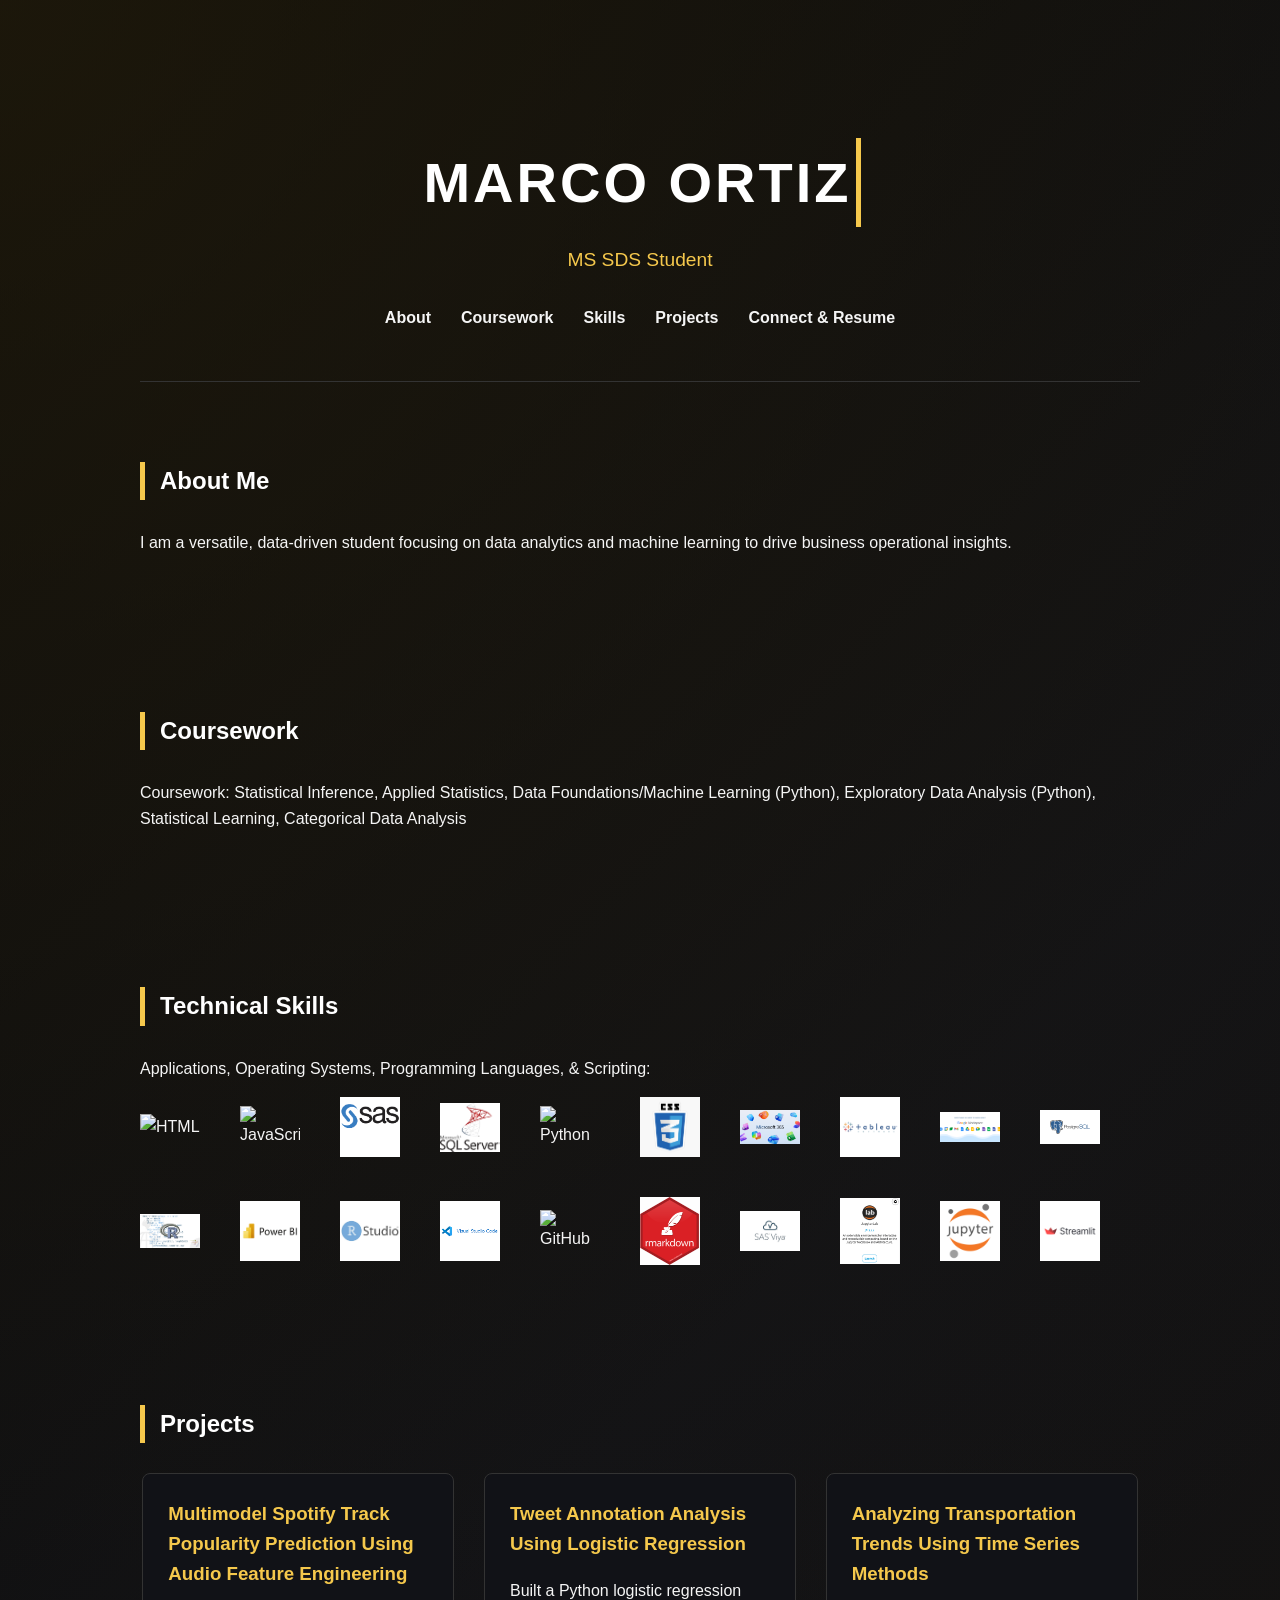
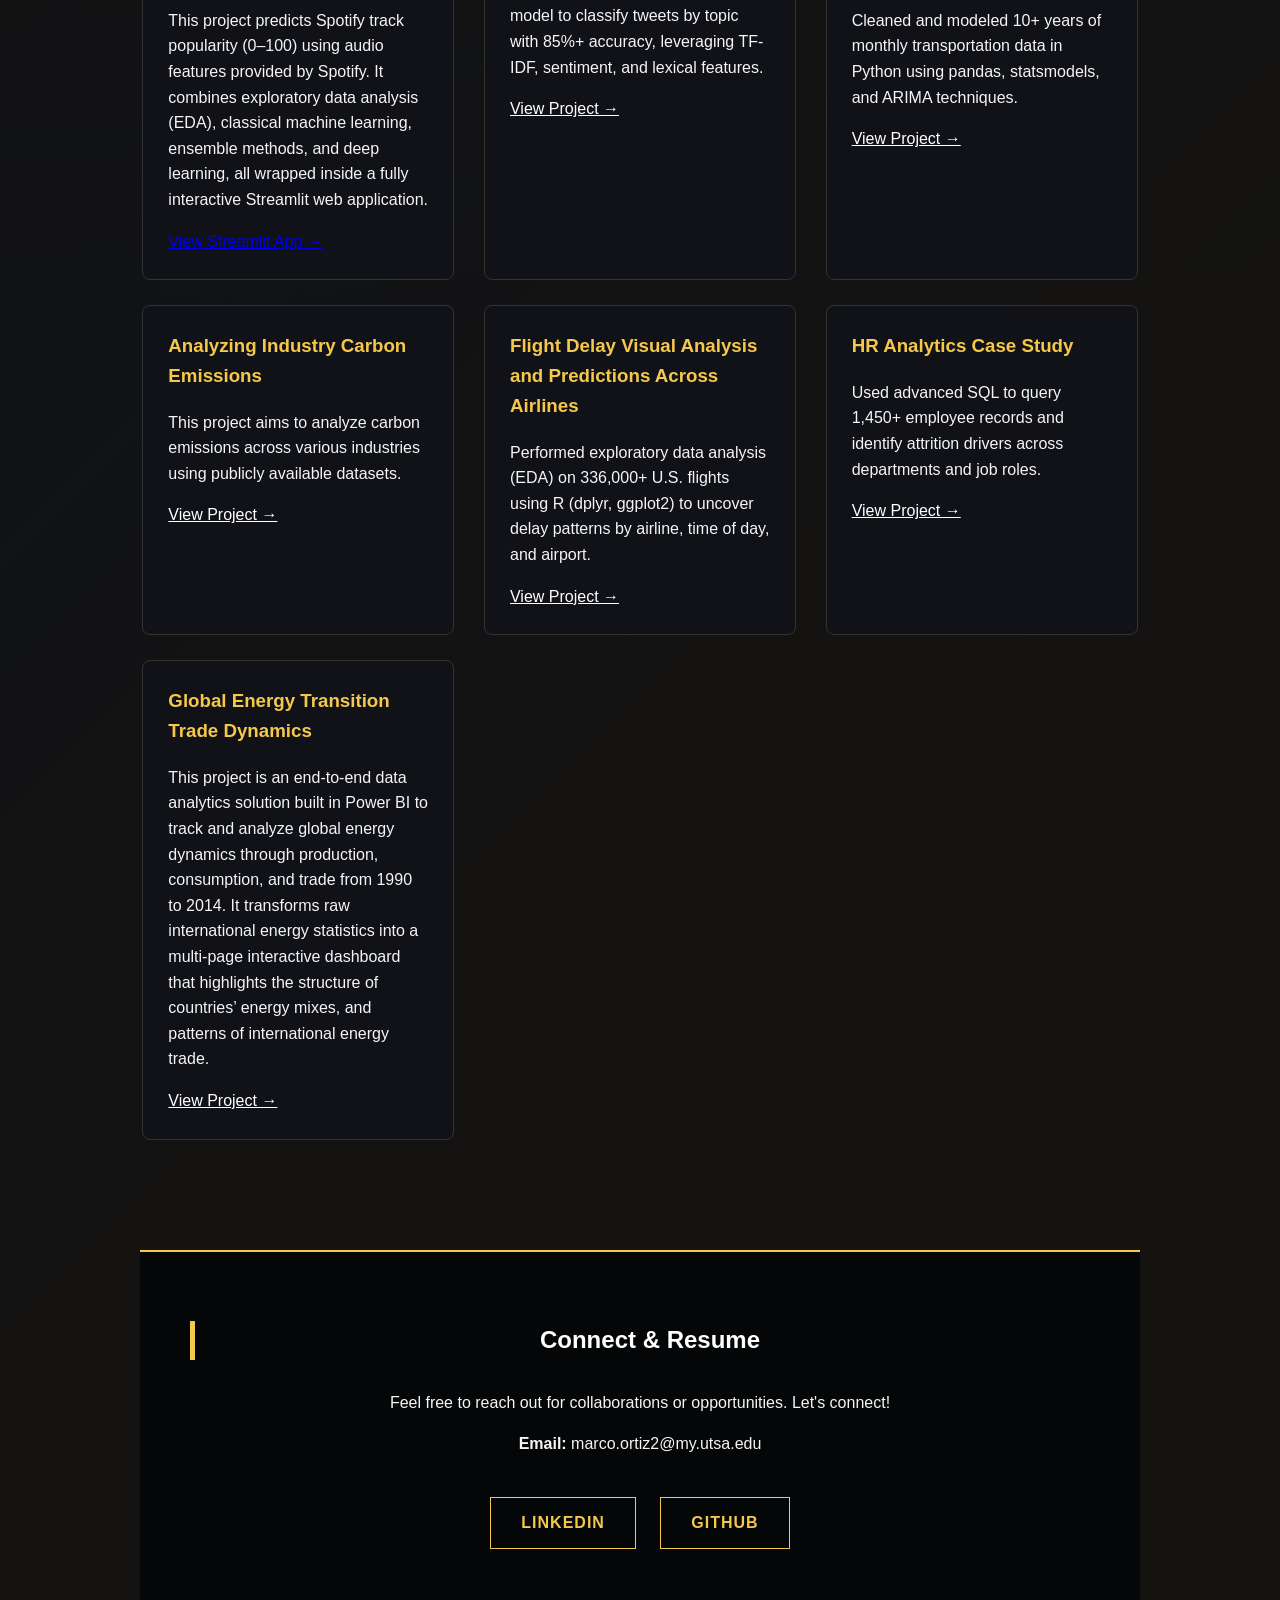
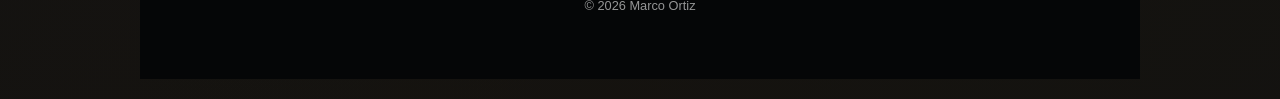
==== index.html @ 4ff7c5a0 "Update index.html" ====
<!DOCTYPE html>
<html lang="en">
<head>
    <meta charset="UTF-8">
    <meta name="viewport" content="width=device-width, initial-scale=1.0">
    <title>Marco Ortiz | My Portfolio Website</title>

    <style>
        :root {
            /* Color Palette */
            --bg-primary: #050607;          /* near‑black */
            --bg-card:    #111217;          /* dark gray/charcoal */
            --bg-warm:    #1a1408;          /* very dark warm tint */
            --text-primary: #f5f5f5;
            --accent-yellow: #f5c84c;       /* main yellow accent */
            --neon-aqua:  #00ffc8;
            --neon-purple:#bd00ff;
        }
    
        /* 1. INITIAL SETUP */
        html {
            scroll-behavior: smooth;
        }
    
        body {
            font-family: "Yu Mincho", "Hiragino Mincho ProN", "Noto Serif JP",
            "Segoe UI", Tahoma, Geneva, Verdana, sans-serif;
            /* black + warm neutral background with subtle glow */
            background:
                radial-gradient(circle at top left,  rgba(40, 32, 12, 0.65), transparent 55%),
                radial-gradient(circle at bottom right, rgba(18, 18, 18, 0.8), transparent 55%),
                linear-gradient(135deg, #050607 0%, #111217 45%, #1a1408 100%);
            color: var(--text-primary);
            line-height: 1.6;
            margin: 0;
            padding: 0;
            overflow-x: hidden;
        }
    
        .container {
            max-width: 1000px;
            margin: 0 auto;
            padding: 20px;
            animation: fadeInPage 1.5s ease-out;
        }
    
        /* 2. HEADER & TYPING ANIMATION */
        header {
            text-align: center;
            padding: 80px 0 50px;
            border-bottom: 1px solid #333;
        }
    
        h1 {
            font-size: 3.5rem;
            margin-bottom: 10px;
            text-transform: uppercase;
            letter-spacing: 3px;
            color: #fff;
            position: relative;
            display: inline-block;
        }
    
        /* Typewriter effect for name */
        .typewriter {
            display: inline-block;
            position: relative;
            overflow: hidden;
            white-space: nowrap;
            border-right: 5px solid var(--accent-yellow); /* cursor now yellow */
            width: 0;
            animation:
                typing 2.5s steps(14, end) forwards,
                cursor-blink 0.9s step-end infinite;
        }
    
        @keyframes typing {
            from { width: 0; }
            to   { width: 14ch; }
        }
    
        @keyframes cursor-blink {
            0%, 100% { border-right-color: transparent; }
            50%      { border-right-color: var(--accent-yellow); }
        }
    
        .subtitle {
            font-size: 1.2rem;
            color: var(--accent-yellow);
            opacity: 0;
            animation: slideUp 1s ease-out 1s forwards;
        }
    
        /* 3. NAVIGATION */
        nav {
            display: flex;
            justify-content: center;
            gap: 30px;
            margin-top: 30px;
            opacity: 0;
            animation: slideUp 1s ease-out 1.5s forwards;
        }
    
        nav a {
            color: var(--text-primary);
            text-decoration: none;
            font-weight: bold;
            position: relative;
            transition: color 0.3s;
        }
    
        nav a::after {
            content: '';
            position: absolute;
            width: 0;
            height: 2px;
            bottom: -5px;
            left: 0;
            background-color: var(--accent-yellow);
            transition: width 0.3s ease-in-out;
        }
    
        nav a:hover {
            color: var(--accent-yellow);
        }
    
        nav a:hover::after {
            width: 100%;
        }
    
        /* 4. SECTIONS & CARDS */
        section {
            padding: 60px 0;
            opacity: 0;
            animation: slideUpSection 1s ease-out forwards;
            animation-timeline: view();
            animation-range: entry 10% cover 30%;
        }
    
        @media (prefers-reduced-motion: no-preference) {
            section {
                animation: slideUp 0.8s ease-out forwards;
            }
            #about { animation-delay: 0.2s; }
            #skills { animation-delay: 0.4s; }
            #projects { animation-delay: 0.6s; }
            #certs { animation-delay: 0.8s; }
            #resume { animation-delay: 1s; }
        }
    
        h2 {
            border-left: 5px solid var(--accent-yellow);
            padding-left: 15px;
            margin-bottom: 30px;
            color: #fff;
        }
    
        .grid-container {
            display: grid;
            grid-template-columns: repeat(auto-fit, minmax(280px, 1fr));
            gap: 25px;
        }
    
        /* UPDATED CARD BLOCK */
        .card {
            background: var(--bg-card);
            padding: 25px;
            border: 1px solid #333;
            border-radius: 8px;
            transition: all 0.4s cubic-bezier(0.175, 0.885, 0.32, 1.275);
            position: relative;
            overflow: hidden;
            max-width: 260px;
            margin: 0 auto;
        }
    
        /* Images inside cards */
        .card img {
            width: 70%;
            max-width: 200px;
            display: block;
            margin: 0 auto 15px;
            border-radius: 4px;
        }
    
        /* Neon sweep effect on hover */
        .card::before {
            content: "";
            position: absolute;
            top: 0;
            left: -100%;
            width: 100%;
            height: 100%;
            background: linear-gradient(
                90deg,
                transparent,
                rgba(245, 200, 76, 0.12),
                transparent
            ); /* soft yellow sweep */
            transition: 0.5s;
        }
    
        .card:hover::before {
            left: 100%;
        }
    
        .card:hover {
            border-color: var(--accent-yellow);
            box-shadow: 0 0 20px rgba(245, 200, 76, 0.25);
            transform: translateY(-8px);
        }
    
        .card h3 {
            color: var(--accent-yellow);
            margin-top: 0;
        }
    
        /* 5. SKILLS ICONS */
        .icon-grid {
            display: flex;
            flex-wrap: wrap;
            gap: 40px;
        }
    
        .tech-icon {
            display: flex;
            align-items: center;
            justify-content: center;
        }
    
        .tech-icon img {
            width: 60px;
            height: auto;
        }
    
        .tech-icon:hover {
            transform: scale(1.05);
        }
    
        /* 6. RESUME BUTTONS */
        .resume-section {
            background: #050607;
            border-top: 2px solid var(--accent-yellow);
            padding: 50px;
            text-align: center;
            margin-top: 50px;
        }
    
        .btn {
            display: inline-block;
            margin: 10px;
            padding: 12px 30px;
            border: 1px solid var(--accent-yellow);
            color: var(--accent-yellow);
            text-decoration: none;
            font-weight: bold;
            text-transform: uppercase;
            letter-spacing: 1px;
            position: relative;
            z-index: 1;
            transition: 0.4s;
            overflow: hidden;
        }
    
        .btn::after {
            content: "";
            position: absolute;
            top: 0;
            left: 0;
            width: 0;
            height: 100%;
            background: var(--accent-yellow);
            z-index: -1;
            transition: 0.3s ease-in-out;
        }
    
        .btn:hover {
            color: #000;
            box-shadow: 0 0 25px rgba(245, 200, 76, 0.6);
        }
    
        .btn:hover::after {
            width: 100%;
        }
    
        /* 7. DEFINING THE ANIMATIONS (KEYFRAMES) */
        @keyframes fadeInPage {
            from { opacity: 0; }
            to { opacity: 1; }
        }
    
        @keyframes slideUp {
            from {
                opacity: 0;
                transform: translateY(30px);
            }
            to {
                opacity: 1;
                transform: translateY(0);
            }
        }
    
        @keyframes blink {
            0%, 100% { opacity: 1; }
            50% { opacity: 0; }
        }
    
        /* Responsive adjustments */
        @media (max-width: 600px) {
            h1 { font-size: 2rem; }
            nav { flex-direction: column; gap: 10px; }
        }
    </style>
    </head>
    <body>
    

    <div class="container">
        <header>
            <h1 class="typewriter">Marco Ortiz</h1>
            <div class="subtitle">MS SDS Student</div>
            <nav>
                <a href="#about">About</a>
                <a href ="#coursework">Coursework</a>
                <a href="#skills">Skills</a>
                <a href="#projects">Projects</a>
                <a href="#resume">Connect & Resume</a>
            </nav>
        </header>

        <section id="about">
            <h2>About Me</h2>
            <p>
               I am a versatile, data-driven student focusing on data analytics and machine learning to drive business operational insights. 
                
            </p>
        </section>

        <section id="coursework">
            <h2>Coursework</h2>
            <p>Coursework: Statistical Inference, Applied Statistics, Data Foundations/Machine Learning (Python), Exploratory Data Analysis (Python), Statistical Learning, Categorical Data Analysis</p>
        </section>

  <section id="skills">
    <h2>Technical Skills</h2>
    <p>Applications, Operating Systems, Programming Languages, & Scripting:</p>

    <div class="icon-grid">
        <div class="tech-icon"><img src="HTML.png" alt="HTML"></div>
        <div class="tech-icon"><img src="JavaScript.jpg" alt="JavaScript"></div>
        <div class="tech-icon"><img src="SAS.png" alt="SAS"></div>
        <div class="tech-icon"><img src="Microsoft SQL Server.png" alt="Microsoft SQL Server"></div>
        <div class="tech-icon"><img src="Python image.png" alt="Python"></div>
        <div class="tech-icon"><img src="CSS.jpg" alt="CSS"></div>
        <div class="tech-icon"><img src="Microsoft Office image.png" alt="Microsoft Office"></div>
        <div class="tech-icon"><img src="Tableau.png" alt="Tableau"></div>
        <div class="tech-icon"><img src="Google Workspace.png" alt="Google Workspace"></div>
        <div class="tech-icon"><img src="PostgreSQL.png" alt="PostgreSQL"></div>
        <div class="tech-icon"><img src="R.jpg" alt="R"></div>
        <div class="tech-icon"><img src="PowerBI.png" alt="PowerBI"></div>
        <div class="tech-icon"><img src="RStudio.jpg" alt="RStudio"></div>
        <div class="tech-icon"><img src="VS Code.png" alt="Visual Studio Code"></div>
        <div class="tech-icon"><img src="GitHub.png" alt="GitHub"></div>
        <div class="tech-icon"><img src="R Markdown.png" alt="R Markdown"></div>
        <div class="tech-icon"><img src="SAS Viya.jpg" alt="SAS Viya"></div>
        <div class="tech-icon"><img src="Jupyter Lab.png" alt="Jupyter Lab"></div>
        <div class="tech-icon"><img src="Jupyter Notebook.png" alt="Jupyter Notebook"></div>
        <div class="tech-icon"><img src="Streamlit.png" alt="Streamlit"></div>

    </div>
</section>


        
        <section id="projects">
            <h2>Projects</h2>
            <div class="grid-container">

                <article class="card">
                    <h3>Multimodel Spotify Track Popularity Prediction Using Audio Feature Engineering</h3>
                    <p>This project predicts Spotify track popularity (0–100) using audio features provided by Spotify. It combines exploratory data analysis (EDA), classical machine learning, ensemble methods, and deep learning, all wrapped inside a fully interactive Streamlit web application.</p>
                <a class="card-link"
                href="https://spotifysongfeaturesmlanddeeplearning-jsappudcn4wwalt5rz93tmo.streamlit.app/">
                View Streamlit App &rarr;
                </a>
                </article>

                <article class="card">
                    <h3>Tweet Annotation Analysis Using Logistic Regression</h3>
                    <p>Built a Python logistic regression model to classify tweets by topic with 85%+ accuracy, leveraging TF-IDF, sentiment, and lexical features.</p>
                    <a href="https://github.com/summer-waves/Tweet_Annotation_Analysis_Using_Logistic_Regression_Python" style="color:white; text-decoration: underline;">View Project &rarr;</a>
                </article>

                <article class="card">
                    <h3>Analyzing Transportation Trends Using Time Series Methods</h3>
                    <p>Cleaned and modeled 10+ years of monthly transportation data in Python using pandas, statsmodels, and ARIMA techniques.</p>
                    <a href="https://github.com/summer-waves/Analyzing_Transportation_Trends_Using_Time_Series_Methods_Python" style="color:white; text-decoration: underline;">View Project &rarr;</a>
                </article>

                <article class="card">
                    <h3>Analyzing Industry Carbon Emissions</h3>
                    <p>This project aims to analyze carbon emissions across various industries using publicly available datasets.</p>
                    <a href="https://github.com/summer-waves/Analyzing_Industry_Carbon_Emissions_PostgreSQL" style="color:white; text-decoration: underline;">View Project &rarr;</a>
                </article>

                <article class="card">
                    <h3>Flight Delay Visual Analysis and Predictions Across Airlines</h3>
                    <p>Performed exploratory data analysis (EDA) on 336,000+ U.S. flights using R (dplyr, ggplot2) to uncover delay patterns by airline, time of day, and airport.</p>
                    <a href="https://github.com/summer-waves/Flight_Delay_Visual_Analysis_and_Predictions_Across_Airlines_R" style="color:white; text-decoration: underline;">View Project &rarr;</a>
                </article>

                <article class="card">
                    <h3>HR Analytics Case Study</h3>
                    <p>Used advanced SQL to query 1,450+ employee records and identify attrition drivers across departments and job roles. </p>
                    <a href="https://github.com/summer-waves/HR_Analytics_Case_Study_Tableau_and_PostgreSQL" style="color:white; text-decoration: underline;">View Project &rarr;</a>
                </article>

                <article class="card">
                    <h3>Global Energy Transition Trade Dynamics</h3>
                    <p>This project is an end-to-end data analytics solution built in Power BI to track and analyze global energy dynamics through production, consumption, and trade from 1990 to 2014. It transforms raw international energy statistics into a multi-page interactive dashboard that highlights the structure of countries’ energy mixes, and patterns of international energy trade.</p>
                    <a href="https://github.com/summer-waves/Global_Energy_Transition_Trade_Dynamics/tree/main" style="color:white; text-decoration: underline;">View Project &rarr;</a>
                </article>

            </div>
        </section>


        <section id="resume" class="resume-section">
            <h2>Connect & Resume</h2>
            <p>Feel free to reach out for collaborations or opportunities. Let's connect!</p>
            <p><strong>Email: </strong> marco.ortiz2@my.utsa.edu</p>

            <div style="margin-top: 30px;">
                <a href="https://www.linkedin.com/in/marco--ortiz" class="btn">LinkedIn</a>
                <a href="https://github.com/summer-waves" class="btn">GitHub</a>
            
            <p style="margin-top: 30px; font-size: 0.8rem; opacity: 0.6;">
                &copy; 2026 Marco Ortiz
            </p>
        </section>

    </div>

</body>
</html>
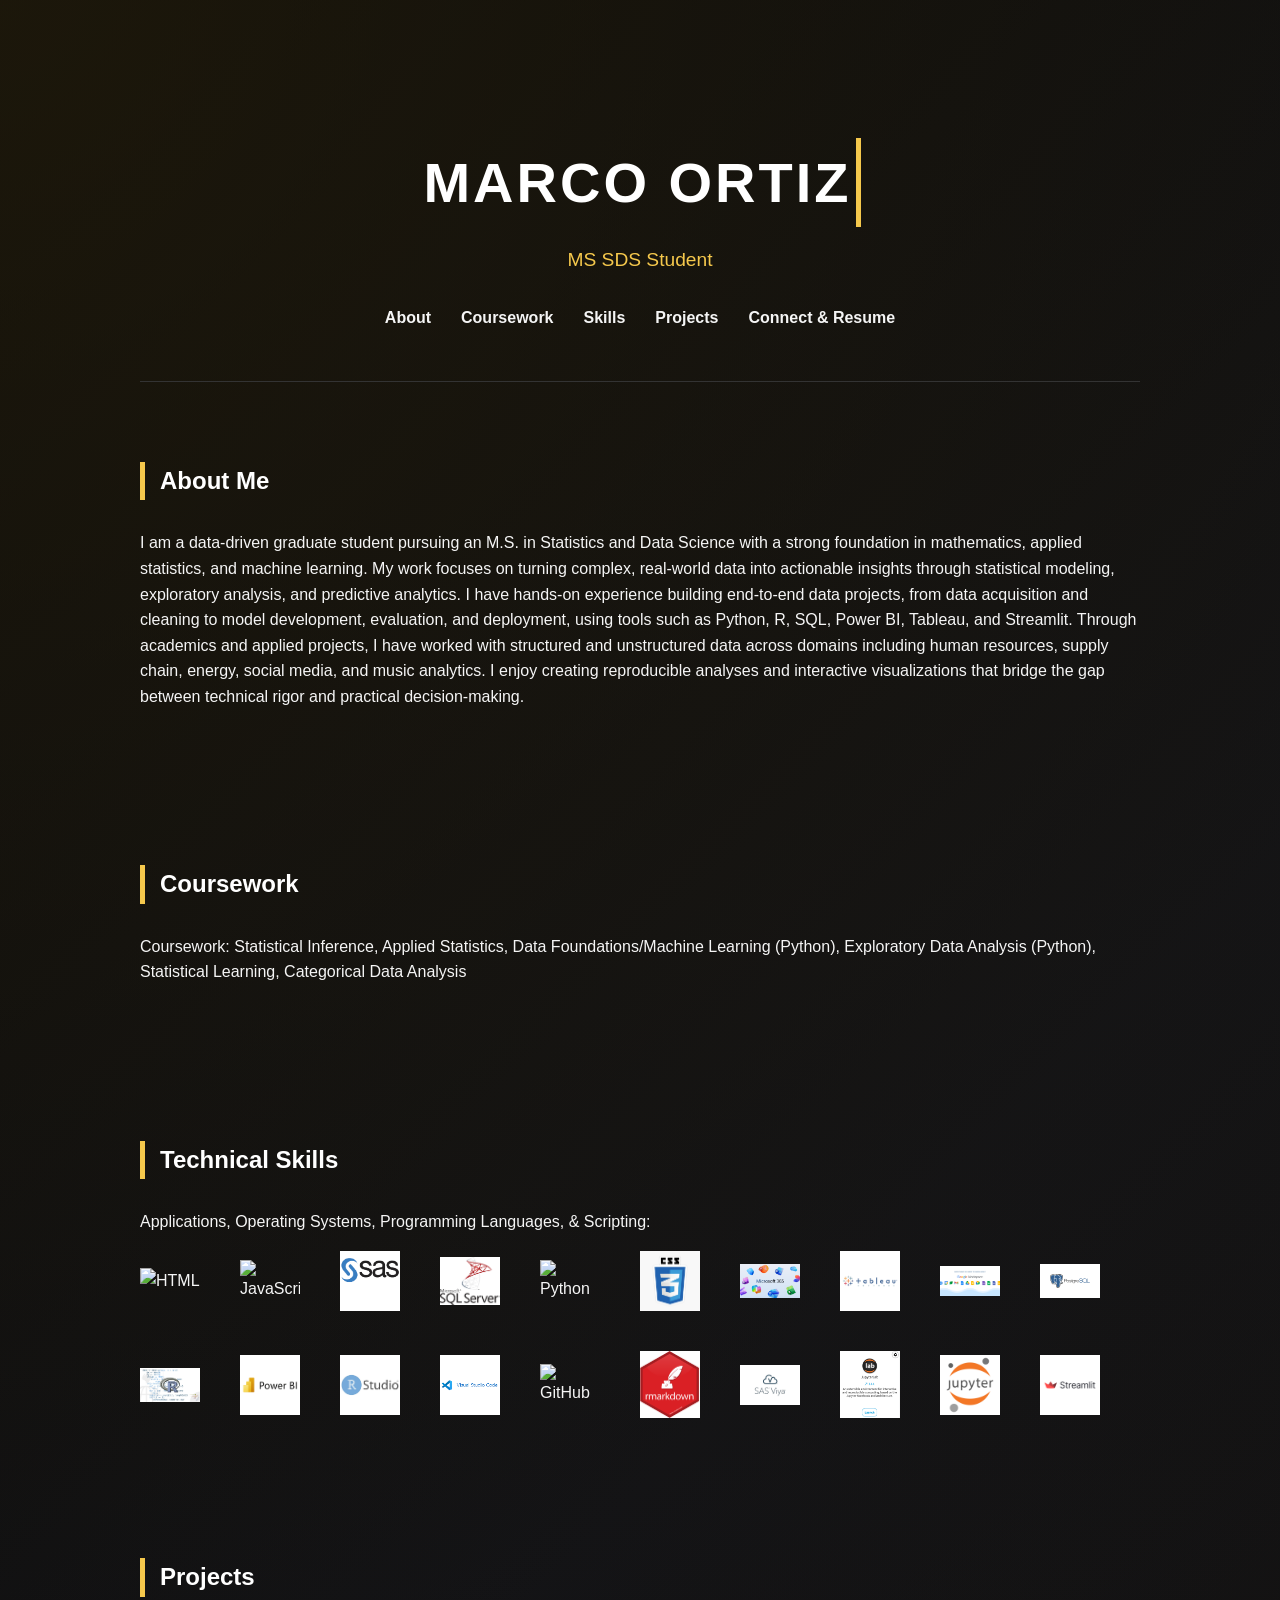
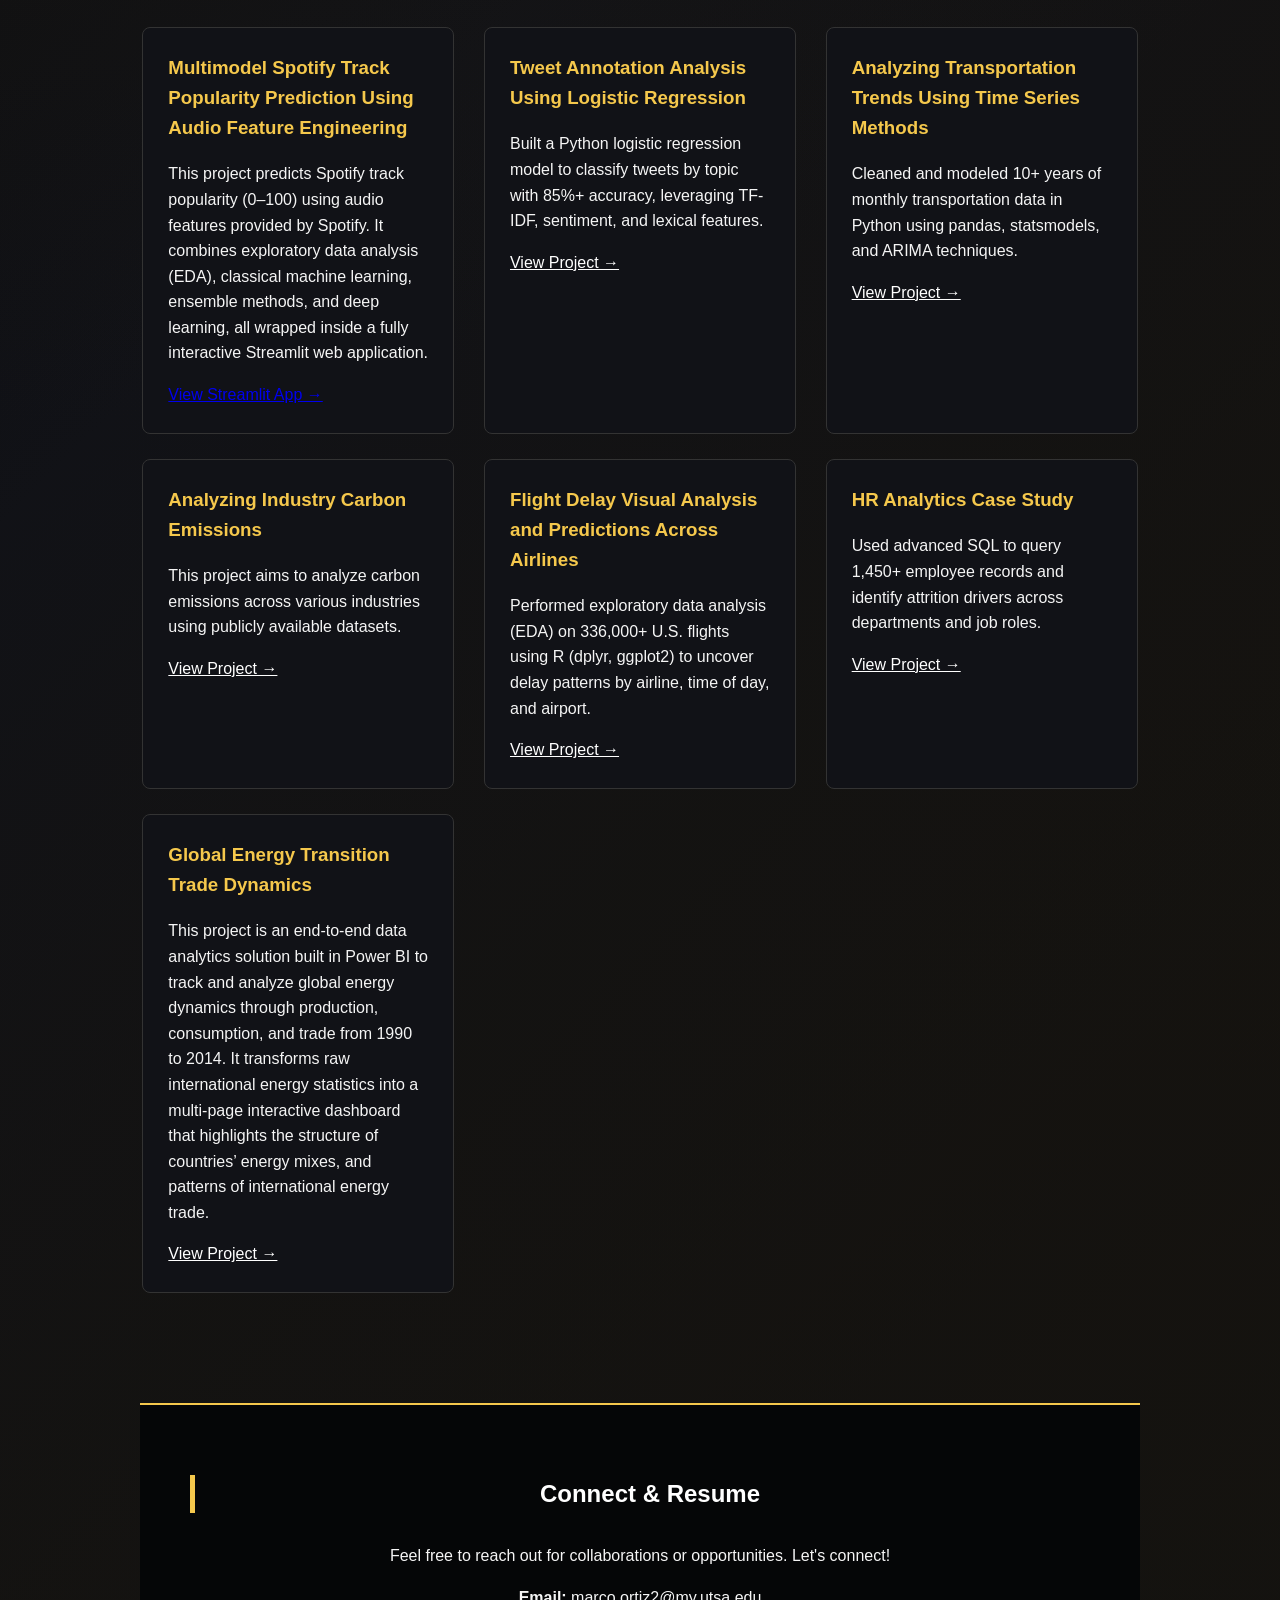
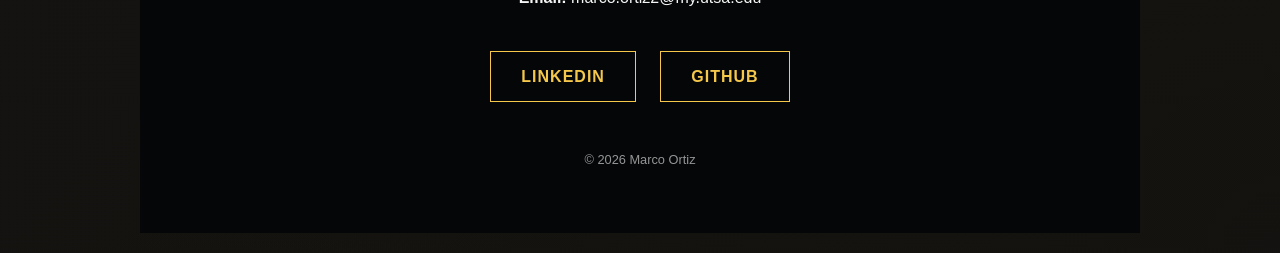
==== commit cb4ced21: "Update index.html" ====
--- a/index.html
+++ b/index.html
@@ -331,7 +331,7 @@
         <section id="about">
             <h2>About Me</h2>
             <p>
-               I am a versatile, data-driven student focusing on data analytics and machine learning to drive business operational insights. 
+               I am a data-driven graduate student pursuing an M.S. in Statistics and Data Science with a strong foundation in mathematics, applied statistics, and machine learning. My work focuses on turning complex, real-world data into actionable insights through statistical modeling, exploratory analysis, and predictive analytics. I have hands-on experience building end-to-end data projects, from data acquisition and cleaning to model development, evaluation, and deployment, using tools such as Python, R, SQL, Power BI, Tableau, and Streamlit. Through academics and applied projects, I have worked with structured and unstructured data across domains including human resources, supply chain, energy, social media, and music analytics. I enjoy creating reproducible analyses and interactive visualizations that bridge the gap between technical rigor and practical decision-making. 
                 
             </p>
         </section>
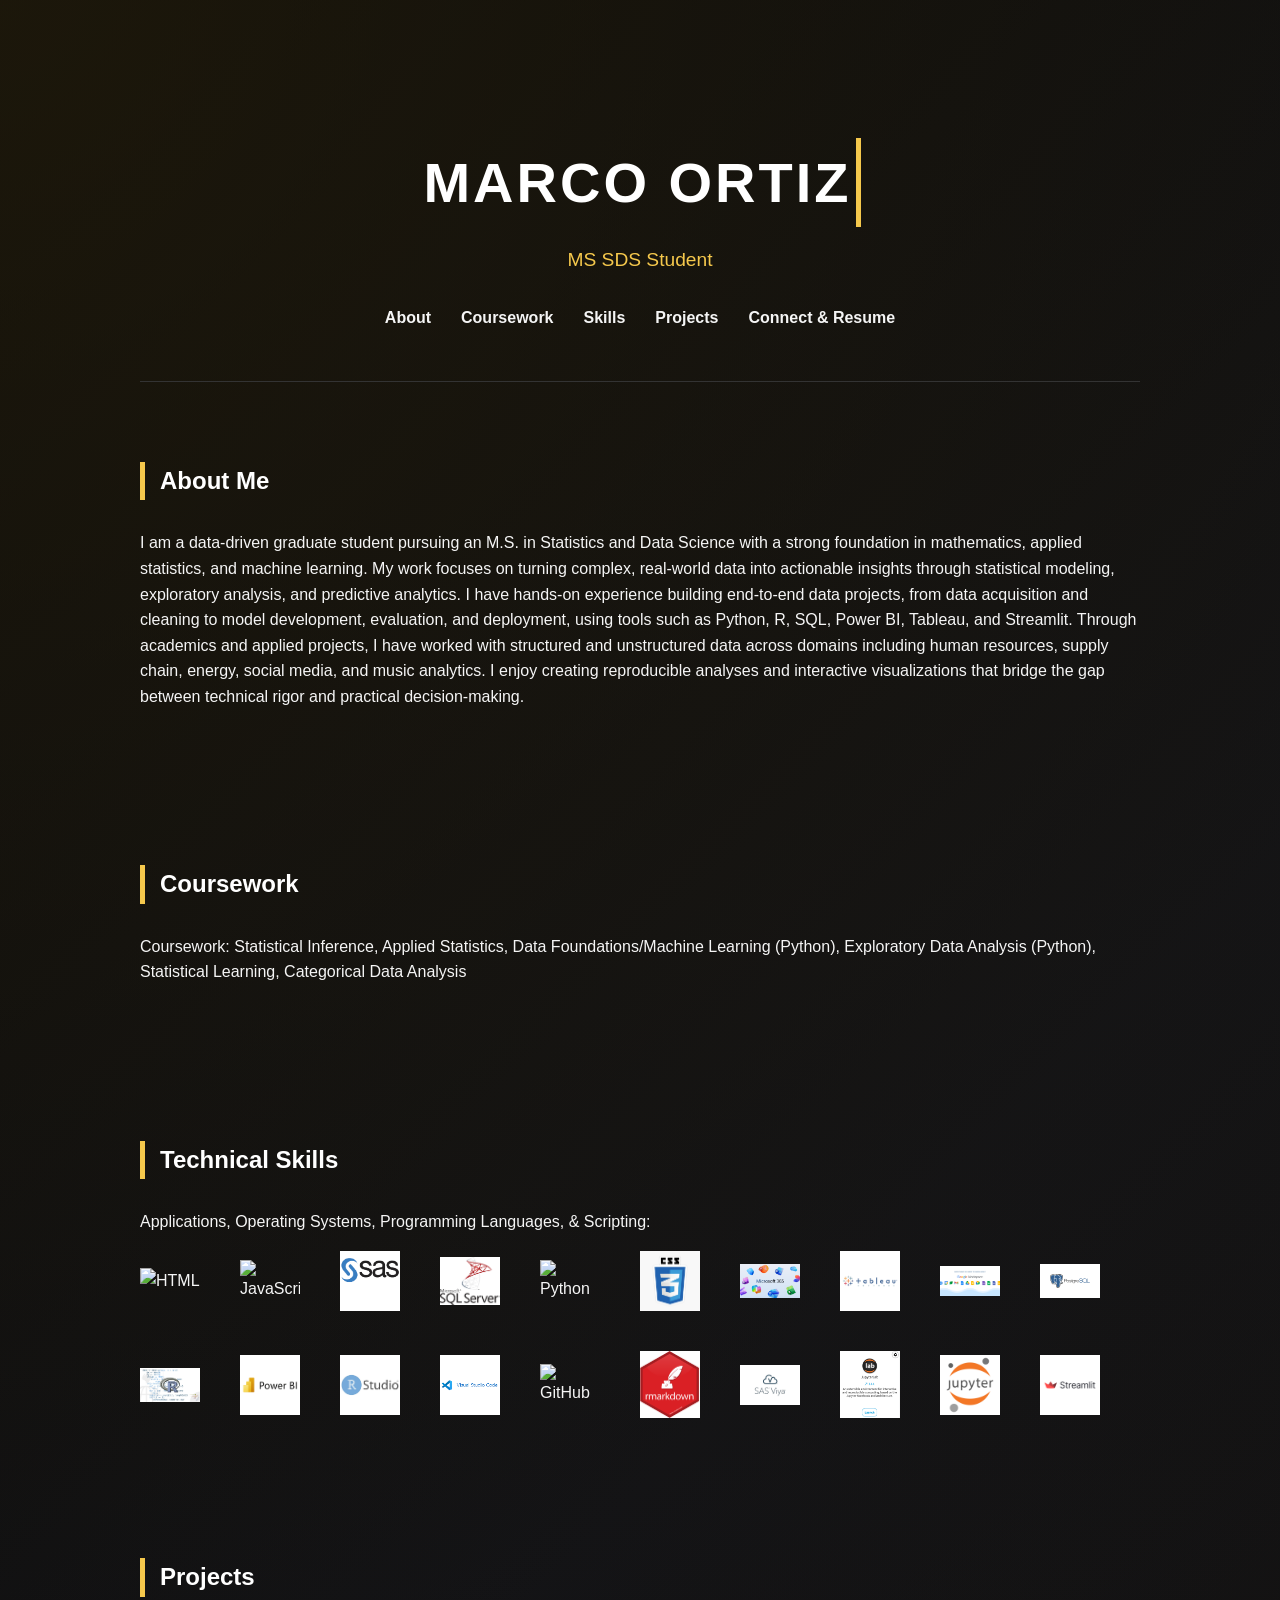
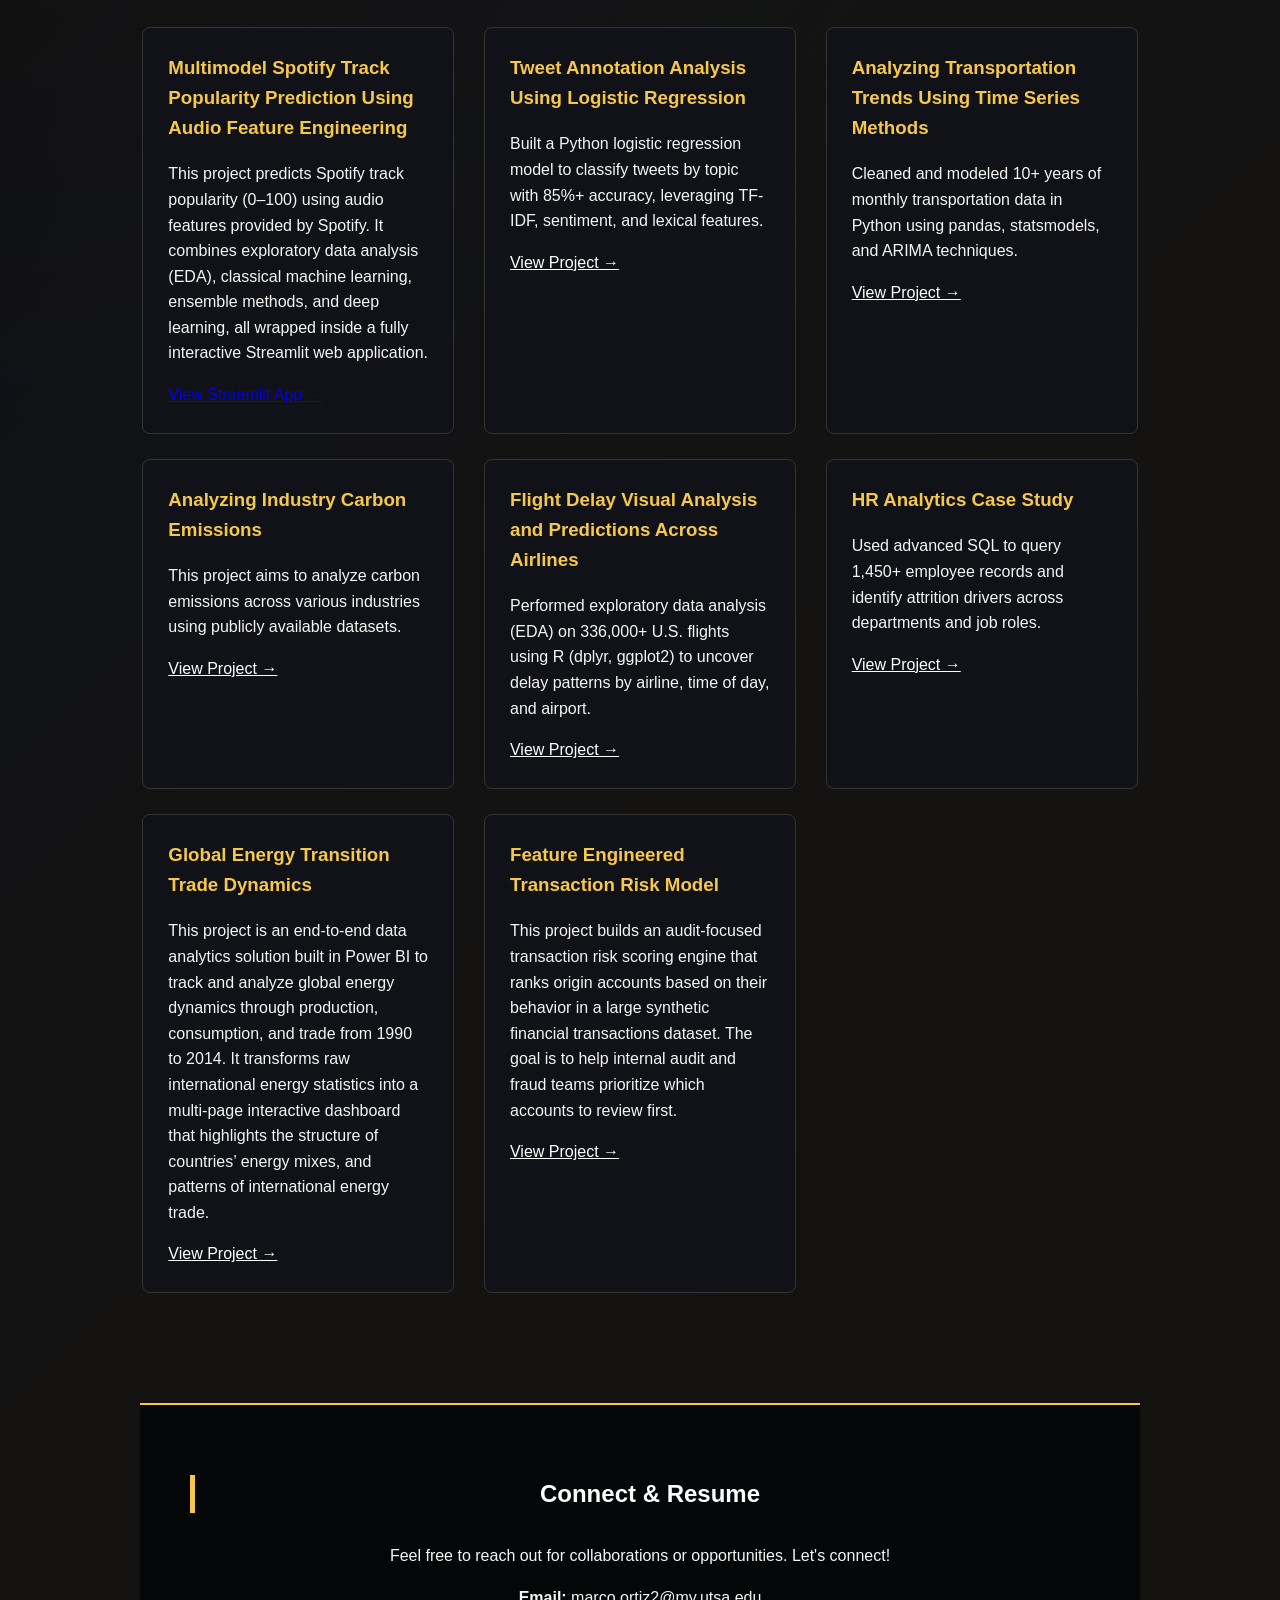
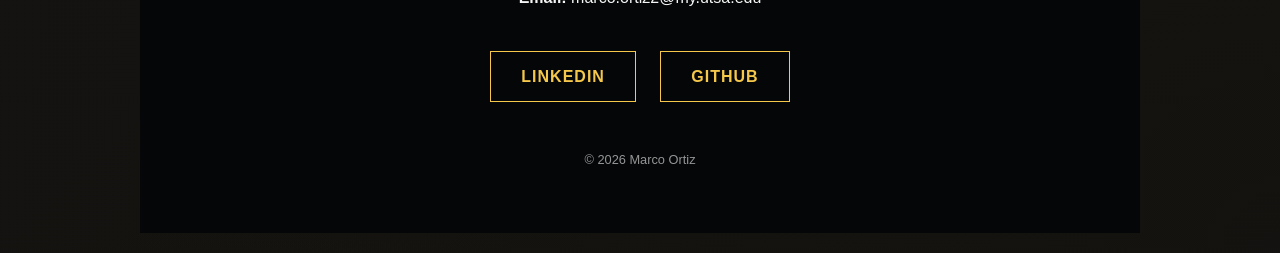
==== commit cdf3167c: "Update index.html" ====
--- a/index.html
+++ b/index.html
@@ -421,6 +421,12 @@
                     <a href="https://github.com/summer-waves/Global_Energy_Transition_Trade_Dynamics/tree/main" style="color:white; text-decoration: underline;">View Project &rarr;</a>
                 </article>
 
+                <article class="card">
+                    <h3>Feature Engineered Transaction Risk Model</h3>
+                    <p>This project builds an audit‑focused transaction risk scoring engine that ranks origin accounts based on their behavior in a large synthetic financial transactions dataset. The goal is to help internal audit and fraud teams prioritize which accounts to review first.</p>
+                    <a href="https://github.com/summer-waves/Feature_Engineered_Transaction_Risk_Model" style="color:white; text-decoration: underline;">View Project &rarr;</a>
+                </article>
+
             </div>
         </section>
 
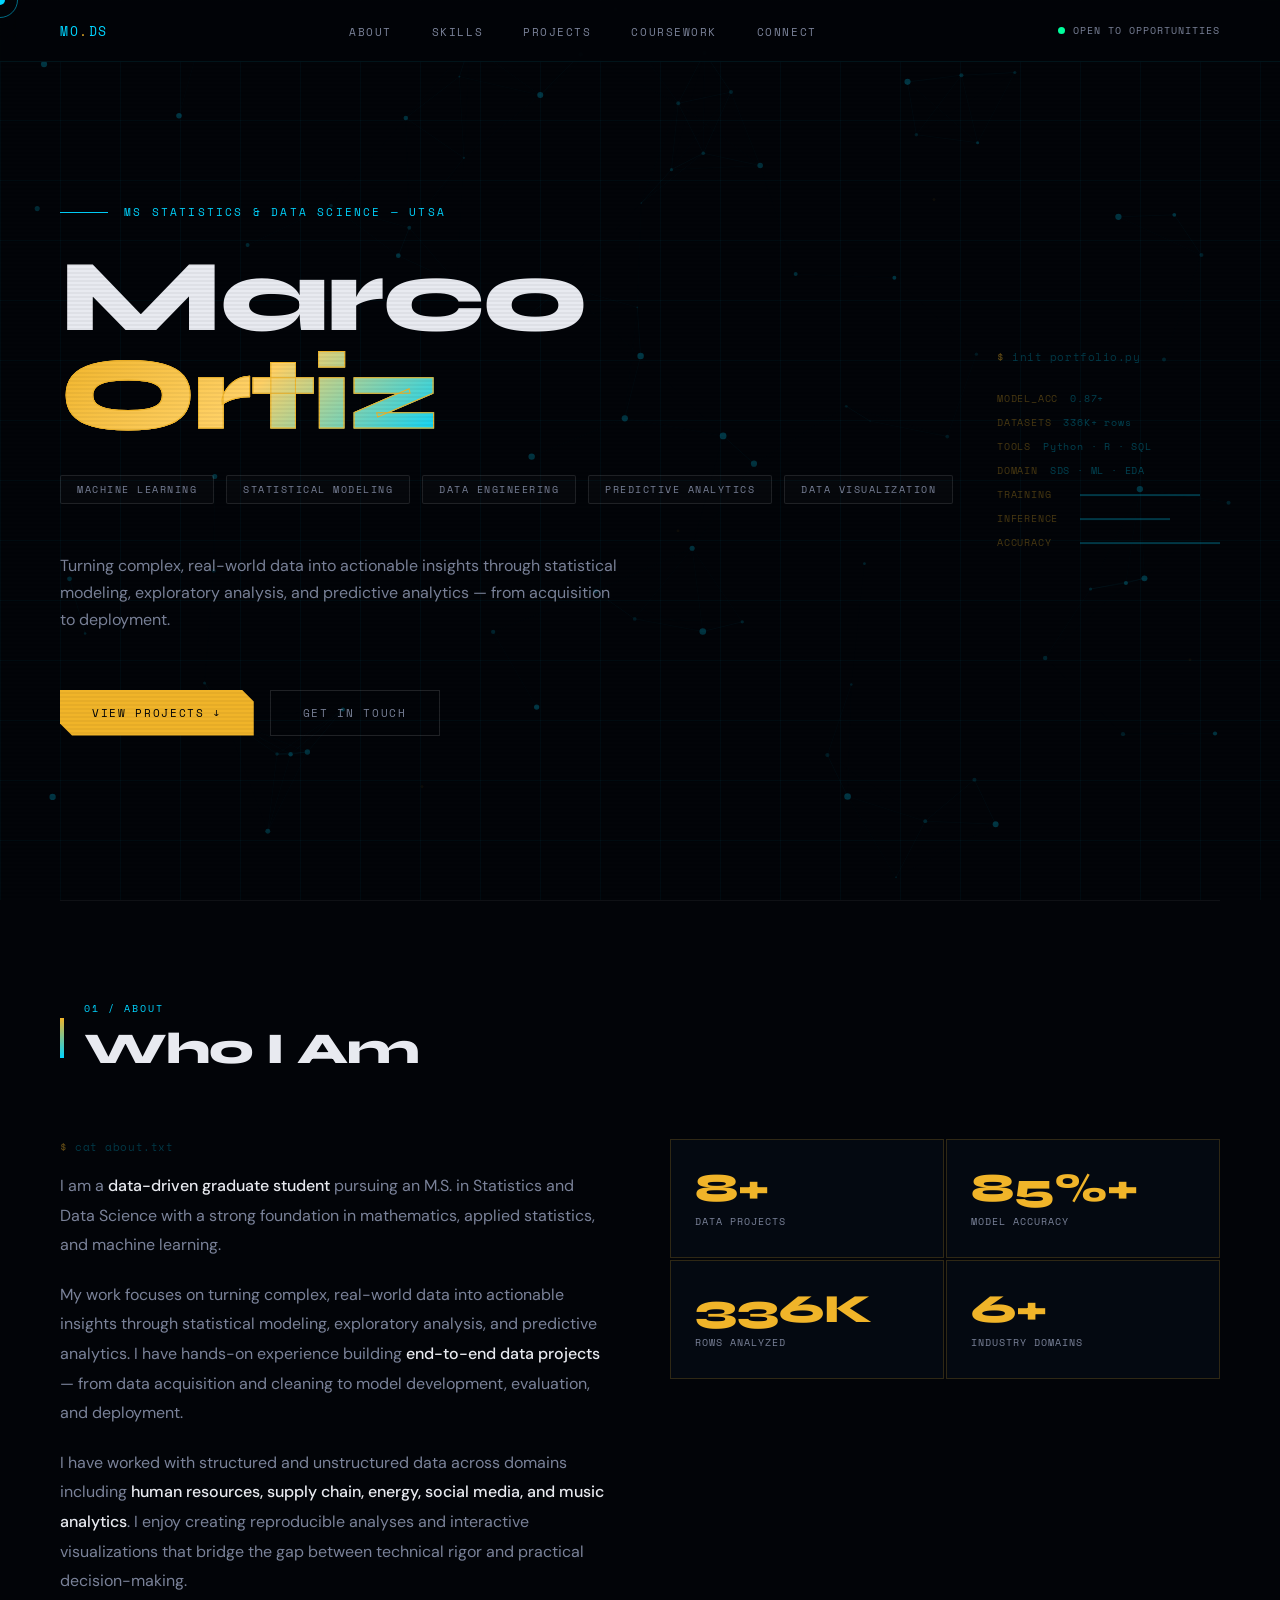
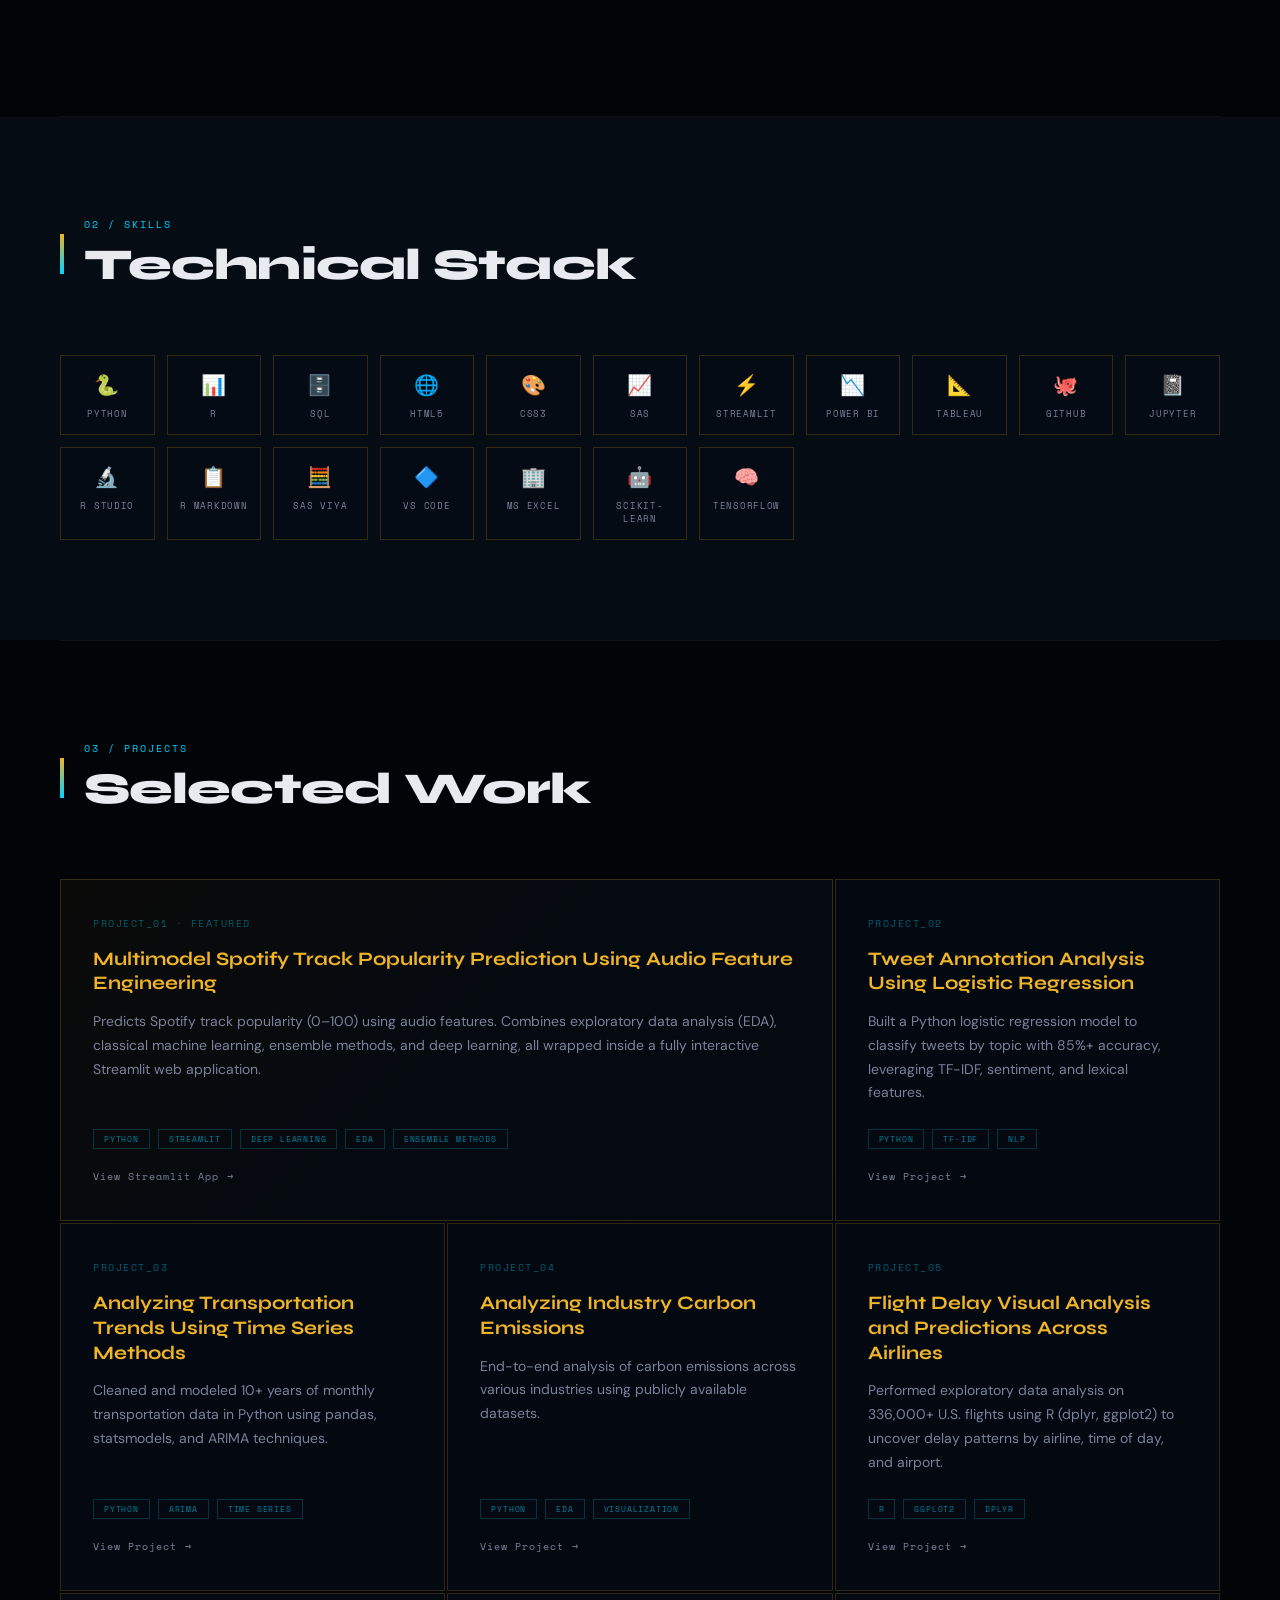
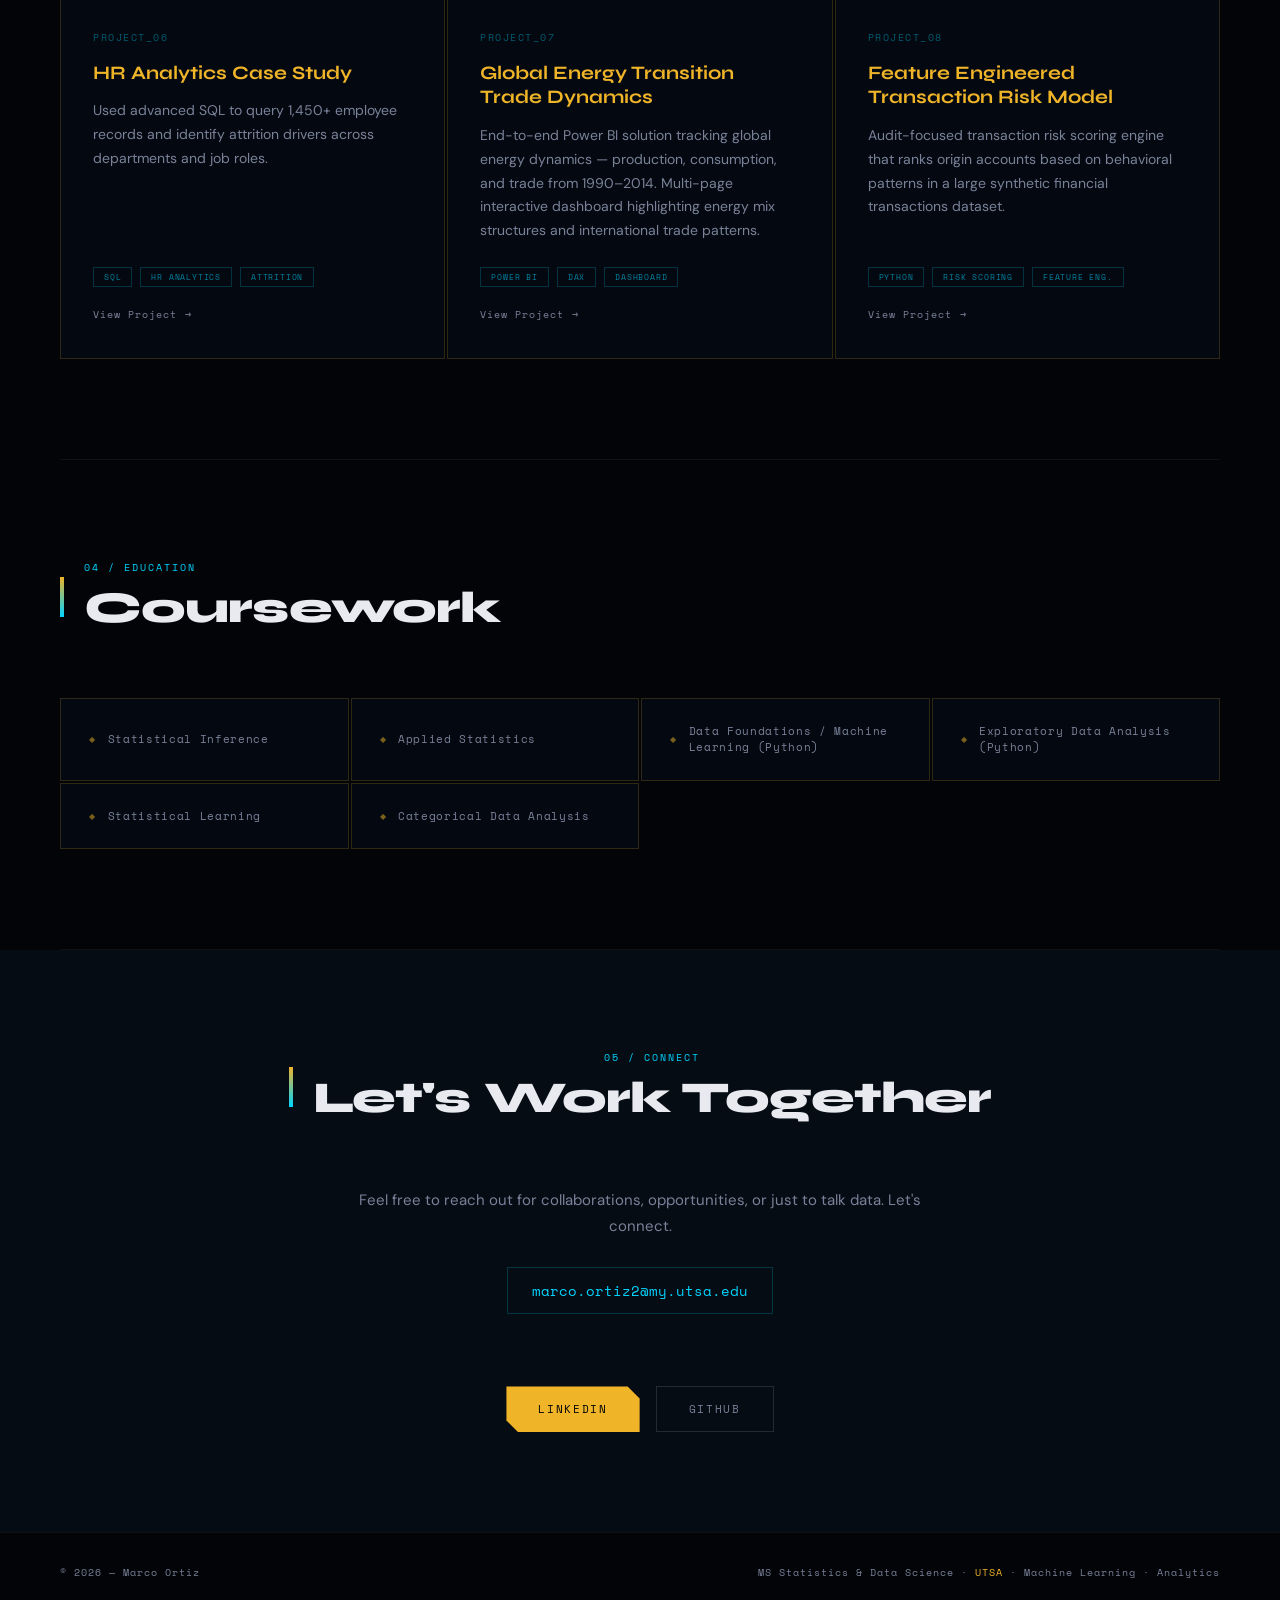
==== commit aa85633a: "Update index.html" ====
--- a/index.html
+++ b/index.html
@@ -1,451 +1,948 @@
 <!DOCTYPE html>
 <html lang="en">
 <head>
-    <meta charset="UTF-8">
-    <meta name="viewport" content="width=device-width, initial-scale=1.0">
-    <title>Marco Ortiz | My Portfolio Website</title>
-
-    <style>
-        :root {
-            /* Color Palette */
-            --bg-primary: #050607;          /* near‑black */
-            --bg-card:    #111217;          /* dark gray/charcoal */
-            --bg-warm:    #1a1408;          /* very dark warm tint */
-            --text-primary: #f5f5f5;
-            --accent-yellow: #f5c84c;       /* main yellow accent */
-            --neon-aqua:  #00ffc8;
-            --neon-purple:#bd00ff;
-        }
-    
-        /* 1. INITIAL SETUP */
-        html {
-            scroll-behavior: smooth;
-        }
-    
-        body {
-            font-family: "Yu Mincho", "Hiragino Mincho ProN", "Noto Serif JP",
-            "Segoe UI", Tahoma, Geneva, Verdana, sans-serif;
-            /* black + warm neutral background with subtle glow */
-            background:
-                radial-gradient(circle at top left,  rgba(40, 32, 12, 0.65), transparent 55%),
-                radial-gradient(circle at bottom right, rgba(18, 18, 18, 0.8), transparent 55%),
-                linear-gradient(135deg, #050607 0%, #111217 45%, #1a1408 100%);
-            color: var(--text-primary);
-            line-height: 1.6;
-            margin: 0;
-            padding: 0;
-            overflow-x: hidden;
-        }
-    
-        .container {
-            max-width: 1000px;
-            margin: 0 auto;
-            padding: 20px;
-            animation: fadeInPage 1.5s ease-out;
-        }
-    
-        /* 2. HEADER & TYPING ANIMATION */
-        header {
-            text-align: center;
-            padding: 80px 0 50px;
-            border-bottom: 1px solid #333;
-        }
-    
-        h1 {
-            font-size: 3.5rem;
-            margin-bottom: 10px;
-            text-transform: uppercase;
-            letter-spacing: 3px;
-            color: #fff;
-            position: relative;
-            display: inline-block;
-        }
-    
-        /* Typewriter effect for name */
-        .typewriter {
-            display: inline-block;
-            position: relative;
-            overflow: hidden;
-            white-space: nowrap;
-            border-right: 5px solid var(--accent-yellow); /* cursor now yellow */
-            width: 0;
-            animation:
-                typing 2.5s steps(14, end) forwards,
-                cursor-blink 0.9s step-end infinite;
-        }
-    
-        @keyframes typing {
-            from { width: 0; }
-            to   { width: 14ch; }
-        }
-    
-        @keyframes cursor-blink {
-            0%, 100% { border-right-color: transparent; }
-            50%      { border-right-color: var(--accent-yellow); }
-        }
-    
-        .subtitle {
-            font-size: 1.2rem;
-            color: var(--accent-yellow);
-            opacity: 0;
-            animation: slideUp 1s ease-out 1s forwards;
-        }
-    
-        /* 3. NAVIGATION */
-        nav {
-            display: flex;
-            justify-content: center;
-            gap: 30px;
-            margin-top: 30px;
-            opacity: 0;
-            animation: slideUp 1s ease-out 1.5s forwards;
-        }
-    
-        nav a {
-            color: var(--text-primary);
-            text-decoration: none;
-            font-weight: bold;
-            position: relative;
-            transition: color 0.3s;
-        }
-    
-        nav a::after {
-            content: '';
-            position: absolute;
-            width: 0;
-            height: 2px;
-            bottom: -5px;
-            left: 0;
-            background-color: var(--accent-yellow);
-            transition: width 0.3s ease-in-out;
-        }
-    
-        nav a:hover {
-            color: var(--accent-yellow);
-        }
-    
-        nav a:hover::after {
-            width: 100%;
-        }
-    
-        /* 4. SECTIONS & CARDS */
-        section {
-            padding: 60px 0;
-            opacity: 0;
-            animation: slideUpSection 1s ease-out forwards;
-            animation-timeline: view();
-            animation-range: entry 10% cover 30%;
-        }
-    
-        @media (prefers-reduced-motion: no-preference) {
-            section {
-                animation: slideUp 0.8s ease-out forwards;
-            }
-            #about { animation-delay: 0.2s; }
-            #skills { animation-delay: 0.4s; }
-            #projects { animation-delay: 0.6s; }
-            #certs { animation-delay: 0.8s; }
-            #resume { animation-delay: 1s; }
-        }
-    
-        h2 {
-            border-left: 5px solid var(--accent-yellow);
-            padding-left: 15px;
-            margin-bottom: 30px;
-            color: #fff;
-        }
-    
-        .grid-container {
-            display: grid;
-            grid-template-columns: repeat(auto-fit, minmax(280px, 1fr));
-            gap: 25px;
-        }
-    
-        /* UPDATED CARD BLOCK */
-        .card {
-            background: var(--bg-card);
-            padding: 25px;
-            border: 1px solid #333;
-            border-radius: 8px;
-            transition: all 0.4s cubic-bezier(0.175, 0.885, 0.32, 1.275);
-            position: relative;
-            overflow: hidden;
-            max-width: 260px;
-            margin: 0 auto;
-        }
-    
-        /* Images inside cards */
-        .card img {
-            width: 70%;
-            max-width: 200px;
-            display: block;
-            margin: 0 auto 15px;
-            border-radius: 4px;
-        }
-    
-        /* Neon sweep effect on hover */
-        .card::before {
-            content: "";
-            position: absolute;
-            top: 0;
-            left: -100%;
-            width: 100%;
-            height: 100%;
-            background: linear-gradient(
-                90deg,
-                transparent,
-                rgba(245, 200, 76, 0.12),
-                transparent
-            ); /* soft yellow sweep */
-            transition: 0.5s;
-        }
-    
-        .card:hover::before {
-            left: 100%;
-        }
-    
-        .card:hover {
-            border-color: var(--accent-yellow);
-            box-shadow: 0 0 20px rgba(245, 200, 76, 0.25);
-            transform: translateY(-8px);
-        }
-    
-        .card h3 {
-            color: var(--accent-yellow);
-            margin-top: 0;
-        }
-    
-        /* 5. SKILLS ICONS */
-        .icon-grid {
-            display: flex;
-            flex-wrap: wrap;
-            gap: 40px;
-        }
-    
-        .tech-icon {
-            display: flex;
-            align-items: center;
-            justify-content: center;
-        }
-    
-        .tech-icon img {
-            width: 60px;
-            height: auto;
-        }
-    
-        .tech-icon:hover {
-            transform: scale(1.05);
-        }
-    
-        /* 6. RESUME BUTTONS */
-        .resume-section {
-            background: #050607;
-            border-top: 2px solid var(--accent-yellow);
-            padding: 50px;
-            text-align: center;
-            margin-top: 50px;
-        }
-    
-        .btn {
-            display: inline-block;
-            margin: 10px;
-            padding: 12px 30px;
-            border: 1px solid var(--accent-yellow);
-            color: var(--accent-yellow);
-            text-decoration: none;
-            font-weight: bold;
-            text-transform: uppercase;
-            letter-spacing: 1px;
-            position: relative;
-            z-index: 1;
-            transition: 0.4s;
-            overflow: hidden;
-        }
-    
-        .btn::after {
-            content: "";
-            position: absolute;
-            top: 0;
-            left: 0;
-            width: 0;
-            height: 100%;
-            background: var(--accent-yellow);
-            z-index: -1;
-            transition: 0.3s ease-in-out;
-        }
-    
-        .btn:hover {
-            color: #000;
-            box-shadow: 0 0 25px rgba(245, 200, 76, 0.6);
-        }
-    
-        .btn:hover::after {
-            width: 100%;
-        }
-    
-        /* 7. DEFINING THE ANIMATIONS (KEYFRAMES) */
-        @keyframes fadeInPage {
-            from { opacity: 0; }
-            to { opacity: 1; }
-        }
-    
-        @keyframes slideUp {
-            from {
-                opacity: 0;
-                transform: translateY(30px);
-            }
-            to {
-                opacity: 1;
-                transform: translateY(0);
-            }
-        }
-    
-        @keyframes blink {
-            0%, 100% { opacity: 1; }
-            50% { opacity: 0; }
-        }
-    
-        /* Responsive adjustments */
-        @media (max-width: 600px) {
-            h1 { font-size: 2rem; }
-            nav { flex-direction: column; gap: 10px; }
-        }
-    </style>
-    </head>
-    <body>
-    
-
-    <div class="container">
-        <header>
-            <h1 class="typewriter">Marco Ortiz</h1>
-            <div class="subtitle">MS SDS Student</div>
-            <nav>
-                <a href="#about">About</a>
-                <a href ="#coursework">Coursework</a>
-                <a href="#skills">Skills</a>
-                <a href="#projects">Projects</a>
-                <a href="#resume">Connect & Resume</a>
-            </nav>
-        </header>
-
-        <section id="about">
-            <h2>About Me</h2>
-            <p>
-               I am a data-driven graduate student pursuing an M.S. in Statistics and Data Science with a strong foundation in mathematics, applied statistics, and machine learning. My work focuses on turning complex, real-world data into actionable insights through statistical modeling, exploratory analysis, and predictive analytics. I have hands-on experience building end-to-end data projects, from data acquisition and cleaning to model development, evaluation, and deployment, using tools such as Python, R, SQL, Power BI, Tableau, and Streamlit. Through academics and applied projects, I have worked with structured and unstructured data across domains including human resources, supply chain, energy, social media, and music analytics. I enjoy creating reproducible analyses and interactive visualizations that bridge the gap between technical rigor and practical decision-making. 
-                
-            </p>
-        </section>
-
-        <section id="coursework">
-            <h2>Coursework</h2>
-            <p>Coursework: Statistical Inference, Applied Statistics, Data Foundations/Machine Learning (Python), Exploratory Data Analysis (Python), Statistical Learning, Categorical Data Analysis</p>
-        </section>
-
-  <section id="skills">
-    <h2>Technical Skills</h2>
-    <p>Applications, Operating Systems, Programming Languages, & Scripting:</p>
-
-    <div class="icon-grid">
-        <div class="tech-icon"><img src="HTML.png" alt="HTML"></div>
-        <div class="tech-icon"><img src="JavaScript.jpg" alt="JavaScript"></div>
-        <div class="tech-icon"><img src="SAS.png" alt="SAS"></div>
-        <div class="tech-icon"><img src="Microsoft SQL Server.png" alt="Microsoft SQL Server"></div>
-        <div class="tech-icon"><img src="Python image.png" alt="Python"></div>
-        <div class="tech-icon"><img src="CSS.jpg" alt="CSS"></div>
-        <div class="tech-icon"><img src="Microsoft Office image.png" alt="Microsoft Office"></div>
-        <div class="tech-icon"><img src="Tableau.png" alt="Tableau"></div>
-        <div class="tech-icon"><img src="Google Workspace.png" alt="Google Workspace"></div>
-        <div class="tech-icon"><img src="PostgreSQL.png" alt="PostgreSQL"></div>
-        <div class="tech-icon"><img src="R.jpg" alt="R"></div>
-        <div class="tech-icon"><img src="PowerBI.png" alt="PowerBI"></div>
-        <div class="tech-icon"><img src="RStudio.jpg" alt="RStudio"></div>
-        <div class="tech-icon"><img src="VS Code.png" alt="Visual Studio Code"></div>
-        <div class="tech-icon"><img src="GitHub.png" alt="GitHub"></div>
-        <div class="tech-icon"><img src="R Markdown.png" alt="R Markdown"></div>
-        <div class="tech-icon"><img src="SAS Viya.jpg" alt="SAS Viya"></div>
-        <div class="tech-icon"><img src="Jupyter Lab.png" alt="Jupyter Lab"></div>
-        <div class="tech-icon"><img src="Jupyter Notebook.png" alt="Jupyter Notebook"></div>
-        <div class="tech-icon"><img src="Streamlit.png" alt="Streamlit"></div>
-
-    </div>
+<meta charset="UTF-8">
+<meta name="viewport" content="width=device-width, initial-scale=1.0">
+<title>Marco Ortiz — Data Scientist</title>
+<link rel="preconnect" href="https://fonts.googleapis.com">
+<link href="https://fonts.googleapis.com/css2?family=Space+Mono:wght@400;700&family=Syne:wght@400;700;800&family=DM+Sans:wght@300;400;500&display=swap" rel="stylesheet">
+<style>
+  :root {
+    --bg: #020408;
+    --bg2: #060c14;
+    --gold: #f0b429;
+    --gold2: #ffd166;
+    --cyan: #00d4ff;
+    --cyan-dim: rgba(0,212,255,0.15);
+    --green: #00ff9d;
+    --text: #e8eaf0;
+    --text-dim: #7a8299;
+    --border: rgba(240,180,41,0.18);
+    --card-bg: rgba(6,12,20,0.8);
+    --grid: rgba(0,212,255,0.04);
+  }
+
+  *, *::before, *::after { box-sizing: border-box; margin: 0; padding: 0; }
+
+  html { scroll-behavior: smooth; }
+
+  body {
+    background: var(--bg);
+    color: var(--text);
+    font-family: 'DM Sans', sans-serif;
+    overflow-x: hidden;
+    cursor: none;
+  }
+
+  /* Custom cursor */
+  .cursor {
+    position: fixed; width: 10px; height: 10px;
+    background: var(--cyan); border-radius: 50%;
+    pointer-events: none; z-index: 9999;
+    transform: translate(-50%,-50%);
+    transition: transform 0.1s, opacity 0.2s;
+    mix-blend-mode: screen;
+  }
+  .cursor-ring {
+    position: fixed; width: 36px; height: 36px;
+    border: 1px solid rgba(0,212,255,0.5);
+    border-radius: 50%; pointer-events: none;
+    z-index: 9998; transform: translate(-50%,-50%);
+    transition: transform 0.25s ease, width 0.2s, height 0.2s, opacity 0.2s;
+  }
+
+  /* Neural canvas */
+  #neural-canvas {
+    position: fixed; top: 0; left: 0;
+    width: 100%; height: 100%; z-index: 0;
+    opacity: 0.35;
+    pointer-events: none;
+  }
+
+  /* Grid overlay */
+  .grid-overlay {
+    position: fixed; inset: 0; z-index: 0;
+    background-image:
+      linear-gradient(var(--grid) 1px, transparent 1px),
+      linear-gradient(90deg, var(--grid) 1px, transparent 1px);
+    background-size: 60px 60px;
+    pointer-events: none;
+  }
+
+  /* Scanlines */
+  .scanlines {
+    position: fixed; inset: 0; z-index: 1;
+    background: repeating-linear-gradient(
+      0deg,
+      transparent,
+      transparent 2px,
+      rgba(0,0,0,0.04) 2px,
+      rgba(0,0,0,0.04) 4px
+    );
+    pointer-events: none;
+  }
+
+  /* NAV */
+  nav {
+    position: fixed; top: 0; left: 0; right: 0; z-index: 100;
+    display: flex; align-items: center; justify-content: space-between;
+    padding: 20px 60px;
+    border-bottom: 1px solid rgba(0,212,255,0.08);
+    background: rgba(2,4,8,0.85);
+    backdrop-filter: blur(12px);
+  }
+  .nav-logo {
+    font-family: 'Space Mono', monospace;
+    font-size: 13px; color: var(--cyan);
+    letter-spacing: 0.12em;
+    text-decoration: none;
+  }
+  .nav-logo span { color: var(--gold); }
+  .nav-links { display: flex; gap: 40px; list-style: none; }
+  .nav-links a {
+    font-family: 'Space Mono', monospace;
+    font-size: 11px; color: var(--text-dim);
+    text-decoration: none; letter-spacing: 0.14em;
+    text-transform: uppercase;
+    transition: color 0.2s;
+    position: relative;
+  }
+  .nav-links a::after {
+    content: ''; position: absolute; bottom: -4px; left: 0;
+    width: 0; height: 1px; background: var(--gold);
+    transition: width 0.3s;
+  }
+  .nav-links a:hover { color: var(--gold); }
+  .nav-links a:hover::after { width: 100%; }
+
+  .status-dot {
+    display: flex; align-items: center; gap: 8px;
+    font-family: 'Space Mono', monospace;
+    font-size: 10px; color: var(--text-dim); letter-spacing: 0.1em;
+  }
+  .dot { width: 7px; height: 7px; background: var(--green); border-radius: 50%;
+    animation: pulse 2s infinite; }
+  @keyframes pulse {
+    0%,100% { box-shadow: 0 0 0 0 rgba(0,255,157,0.5); }
+    50% { box-shadow: 0 0 0 6px rgba(0,255,157,0); }
+  }
+
+  /* MAIN CONTENT */
+  main { position: relative; z-index: 2; }
+
+  /* HERO */
+  .hero {
+    min-height: 100vh;
+    display: flex; flex-direction: column;
+    justify-content: center;
+    padding: 120px 60px 80px;
+    position: relative;
+    overflow: hidden;
+  }
+
+  .hero-eyebrow {
+    font-family: 'Space Mono', monospace;
+    font-size: 11px; color: var(--cyan);
+    letter-spacing: 0.2em; text-transform: uppercase;
+    margin-bottom: 28px;
+    display: flex; align-items: center; gap: 16px;
+    opacity: 0; animation: fadeUp 0.8s 0.2s forwards;
+  }
+  .hero-eyebrow::before {
+    content: ''; display: block; width: 48px; height: 1px;
+    background: var(--cyan);
+  }
+
+  .hero-name {
+    font-family: 'Syne', sans-serif;
+    font-size: clamp(64px, 8vw, 120px);
+    font-weight: 800;
+    line-height: 0.95;
+    letter-spacing: -0.02em;
+    margin-bottom: 32px;
+    opacity: 0; animation: fadeUp 0.8s 0.4s forwards;
+  }
+  .hero-name .line { display: block; }
+  .hero-name .first { color: var(--text); }
+  .hero-name .last {
+    color: transparent;
+    -webkit-text-stroke: 1px var(--gold);
+    position: relative;
+  }
+  .hero-name .last::after {
+    content: attr(data-text);
+    position: absolute; left: 0; top: 0;
+    background: linear-gradient(135deg, var(--gold) 0%, var(--gold2) 50%, var(--cyan) 100%);
+    -webkit-background-clip: text; -webkit-text-fill-color: transparent;
+    background-clip: text;
+    clip-path: inset(0 100% 0 0);
+    animation: reveal-text 1.2s 1s cubic-bezier(0.77,0,0.18,1) forwards;
+  }
+  @keyframes reveal-text {
+    to { clip-path: inset(0 0% 0 0); }
+  }
+
+  .hero-tags {
+    display: flex; gap: 12px; flex-wrap: wrap;
+    margin-bottom: 48px;
+    opacity: 0; animation: fadeUp 0.8s 0.6s forwards;
+  }
+  .hero-tag {
+    font-family: 'Space Mono', monospace;
+    font-size: 10px; letter-spacing: 0.15em;
+    text-transform: uppercase; color: var(--text-dim);
+    border: 1px solid rgba(255,255,255,0.1);
+    padding: 6px 16px; border-radius: 2px;
+    background: rgba(255,255,255,0.02);
+    transition: all 0.2s;
+  }
+  .hero-tag:hover {
+    border-color: var(--gold); color: var(--gold);
+    background: rgba(240,180,41,0.05);
+  }
+
+  .hero-desc {
+    max-width: 560px;
+    font-size: 16px; line-height: 1.7;
+    color: var(--text-dim);
+    margin-bottom: 56px;
+    opacity: 0; animation: fadeUp 0.8s 0.7s forwards;
+  }
+
+  .hero-cta {
+    display: flex; gap: 16px; flex-wrap: wrap;
+    opacity: 0; animation: fadeUp 0.8s 0.9s forwards;
+  }
+  .btn-primary {
+    font-family: 'Space Mono', monospace;
+    font-size: 11px; letter-spacing: 0.15em; text-transform: uppercase;
+    color: var(--bg); background: var(--gold);
+    border: none; padding: 14px 32px;
+    cursor: pointer; text-decoration: none;
+    display: inline-flex; align-items: center; gap: 10px;
+    transition: all 0.2s; clip-path: polygon(0 0, calc(100% - 12px) 0, 100% 12px, 100% 100%, 12px 100%, 0 calc(100% - 12px));
+  }
+  .btn-primary:hover { background: var(--gold2); transform: translateY(-2px); }
+
+  .btn-secondary {
+    font-family: 'Space Mono', monospace;
+    font-size: 11px; letter-spacing: 0.15em; text-transform: uppercase;
+    color: var(--text-dim); background: transparent;
+    border: 1px solid rgba(255,255,255,0.12); padding: 14px 32px;
+    cursor: pointer; text-decoration: none;
+    display: inline-flex; align-items: center; gap: 10px;
+    transition: all 0.2s;
+  }
+  .btn-secondary:hover { border-color: var(--cyan); color: var(--cyan); }
+
+  /* Data readout decorative element */
+  .data-readout {
+    position: absolute; right: 60px; top: 50%;
+    transform: translateY(-50%);
+    font-family: 'Space Mono', monospace;
+    font-size: 10px; color: rgba(0,212,255,0.3);
+    line-height: 1.8; letter-spacing: 0.08em;
+    display: flex; flex-direction: column; gap: 6px;
+    pointer-events: none;
+  }
+  .data-readout .dr-line { display: flex; gap: 12px; }
+  .dr-label { color: rgba(240,180,41,0.3); }
+  .data-readout .bar {
+    display: flex; gap: 3px; align-items: center;
+  }
+  .data-readout .bar-fill {
+    height: 2px; background: var(--cyan);
+    opacity: 0.25;
+    animation: bar-anim 3s infinite alternate;
+  }
+  @keyframes bar-anim {
+    from { opacity: 0.15; }
+    to { opacity: 0.4; }
+  }
+
+  /* SECTION STYLES */
+  section {
+    padding: 100px 60px;
+    position: relative;
+  }
+  .section-header {
+    display: flex; align-items: center; gap: 20px;
+    margin-bottom: 64px;
+  }
+  .section-header::before {
+    content: ''; display: block; width: 4px; height: 40px;
+    background: linear-gradient(180deg, var(--gold), var(--cyan));
+  }
+  .section-label {
+    font-family: 'Space Mono', monospace;
+    font-size: 10px; color: var(--cyan);
+    letter-spacing: 0.2em; text-transform: uppercase;
+    display: block; margin-bottom: 6px;
+  }
+  .section-title {
+    font-family: 'Syne', sans-serif;
+    font-size: clamp(28px, 3.5vw, 44px);
+    font-weight: 800;
+    letter-spacing: -0.02em;
+    color: var(--text);
+  }
+
+  /* ABOUT */
+  .about-grid {
+    display: grid; grid-template-columns: 1fr 1fr;
+    gap: 60px; align-items: start;
+  }
+  .about-text p {
+    font-size: 16px; line-height: 1.85;
+    color: var(--text-dim); margin-bottom: 20px;
+  }
+  .about-text p strong { color: var(--text); font-weight: 500; }
+  .about-stats {
+    display: grid; grid-template-columns: 1fr 1fr;
+    gap: 2px;
+  }
+  .stat-card {
+    background: var(--card-bg);
+    border: 1px solid var(--border);
+    padding: 28px 24px;
+    position: relative; overflow: hidden;
+    transition: border-color 0.3s;
+  }
+  .stat-card::before {
+    content: ''; position: absolute;
+    top: 0; left: 0; right: 0; height: 1px;
+    background: linear-gradient(90deg, transparent, var(--gold), transparent);
+    opacity: 0; transition: opacity 0.3s;
+  }
+  .stat-card:hover { border-color: rgba(240,180,41,0.35); }
+  .stat-card:hover::before { opacity: 1; }
+  .stat-num {
+    font-family: 'Syne', sans-serif;
+    font-size: 40px; font-weight: 800;
+    color: var(--gold); line-height: 1;
+    margin-bottom: 6px;
+  }
+  .stat-desc {
+    font-family: 'Space Mono', monospace;
+    font-size: 10px; color: var(--text-dim);
+    letter-spacing: 0.1em; text-transform: uppercase;
+  }
+
+  /* SKILLS */
+  .skills-section { background: var(--bg2); }
+  .skills-grid {
+    display: grid; grid-template-columns: repeat(auto-fill, minmax(88px, 1fr));
+    gap: 12px;
+  }
+  .skill-pill {
+    border: 1px solid var(--border);
+    background: var(--card-bg);
+    padding: 14px 10px;
+    text-align: center;
+    font-family: 'Space Mono', monospace;
+    font-size: 9px; color: var(--text-dim);
+    letter-spacing: 0.08em; text-transform: uppercase;
+    transition: all 0.25s; cursor: default;
+    position: relative; overflow: hidden;
+    display: flex; flex-direction: column; align-items: center; gap: 8px;
+  }
+  .skill-pill .skill-icon { font-size: 20px; }
+  .skill-pill::after {
+    content: ''; position: absolute; inset: 0;
+    background: radial-gradient(circle at center, rgba(240,180,41,0.08) 0%, transparent 70%);
+    opacity: 0; transition: opacity 0.3s;
+  }
+  .skill-pill:hover {
+    border-color: var(--gold); color: var(--gold);
+    transform: translateY(-4px);
+  }
+  .skill-pill:hover::after { opacity: 1; }
+
+  /* PROJECTS */
+  .projects-grid {
+    display: grid; grid-template-columns: repeat(3, 1fr);
+    gap: 2px;
+  }
+  .project-card {
+    background: var(--card-bg);
+    border: 1px solid var(--border);
+    padding: 36px 32px;
+    position: relative; overflow: hidden;
+    transition: all 0.35s;
+    display: flex; flex-direction: column;
+  }
+  .project-card::before {
+    content: ''; position: absolute;
+    top: 0; left: -100%; width: 100%; height: 1px;
+    background: linear-gradient(90deg, transparent, var(--cyan), transparent);
+    transition: left 0.6s ease;
+  }
+  .project-card:hover { border-color: rgba(0,212,255,0.25); transform: translateY(-4px); }
+  .project-card:hover::before { left: 100%; }
+  .project-card.featured {
+    grid-column: span 2;
+    border-color: rgba(240,180,41,0.2);
+    background: linear-gradient(135deg, rgba(240,180,41,0.04) 0%, var(--card-bg) 60%);
+  }
+
+  .project-index {
+    font-family: 'Space Mono', monospace;
+    font-size: 10px; color: rgba(0,212,255,0.4);
+    letter-spacing: 0.15em; margin-bottom: 16px;
+  }
+  .project-title {
+    font-family: 'Syne', sans-serif;
+    font-size: 19px; font-weight: 700;
+    color: var(--gold); margin-bottom: 14px;
+    line-height: 1.3;
+  }
+  .project-desc {
+    font-size: 14px; line-height: 1.7;
+    color: var(--text-dim); flex: 1; margin-bottom: 24px;
+  }
+  .project-tech {
+    display: flex; gap: 8px; flex-wrap: wrap; margin-bottom: 20px;
+  }
+  .tech-chip {
+    font-family: 'Space Mono', monospace;
+    font-size: 8px; letter-spacing: 0.1em; text-transform: uppercase;
+    color: rgba(0,212,255,0.6);
+    border: 1px solid rgba(0,212,255,0.2);
+    padding: 3px 10px;
+  }
+  .project-link {
+    font-family: 'Space Mono', monospace;
+    font-size: 10px; color: var(--text-dim);
+    text-decoration: none; letter-spacing: 0.1em;
+    display: flex; align-items: center; gap: 8px;
+    transition: color 0.2s; margin-top: auto;
+  }
+  .project-link:hover { color: var(--gold); }
+  .project-link::after {
+    content: '→'; transition: transform 0.2s;
+  }
+  .project-link:hover::after { transform: translateX(4px); }
+
+  /* COURSEWORK */
+  .course-grid {
+    display: grid; grid-template-columns: repeat(auto-fill, minmax(260px, 1fr));
+    gap: 2px;
+  }
+  .course-card {
+    border: 1px solid var(--border);
+    background: var(--card-bg);
+    padding: 24px 28px;
+    font-family: 'Space Mono', monospace;
+    font-size: 11px; color: var(--text-dim);
+    letter-spacing: 0.06em; line-height: 1.5;
+    display: flex; align-items: center; gap: 12px;
+    transition: all 0.2s;
+  }
+  .course-card:hover { border-color: var(--gold); color: var(--text); }
+  .course-card::before {
+    content: '◆'; color: var(--gold); font-size: 8px; flex-shrink: 0;
+    opacity: 0.5;
+  }
+
+  /* CONNECT */
+  .connect-section {
+    background: var(--bg2);
+    text-align: center;
+  }
+  .connect-inner {
+    max-width: 600px; margin: 0 auto;
+  }
+  .connect-section .section-header {
+    justify-content: center;
+  }
+  .connect-email {
+    font-family: 'Space Mono', monospace;
+    font-size: 14px; color: var(--cyan);
+    margin-bottom: 40px;
+    display: inline-block;
+    padding: 12px 24px;
+    border: 1px solid rgba(0,212,255,0.2);
+    text-decoration: none;
+    transition: all 0.2s;
+  }
+  .connect-email:hover {
+    background: rgba(0,212,255,0.06);
+    border-color: var(--cyan);
+  }
+  .connect-buttons {
+    display: flex; gap: 16px; justify-content: center; flex-wrap: wrap;
+    margin-top: 32px;
+  }
+
+  /* FOOTER */
+  footer {
+    padding: 32px 60px;
+    border-top: 1px solid rgba(255,255,255,0.05);
+    display: flex; justify-content: space-between; align-items: center;
+    position: relative; z-index: 2;
+  }
+  footer p {
+    font-family: 'Space Mono', monospace;
+    font-size: 10px; color: var(--text-dim);
+    letter-spacing: 0.1em;
+  }
+  footer .footer-right { color: var(--text-dim); font-size: 10px; }
+  .footer-right span { color: var(--gold); }
+
+  /* ANIMATIONS */
+  @keyframes fadeUp {
+    from { opacity: 0; transform: translateY(24px); }
+    to { opacity: 1; transform: translateY(0); }
+  }
+  .fade-in {
+    opacity: 0; transform: translateY(20px);
+    transition: opacity 0.7s ease, transform 0.7s ease;
+  }
+  .fade-in.visible { opacity: 1; transform: translateY(0); }
+
+  /* DIVIDER LINE */
+  .h-divider {
+    border: none; border-top: 1px solid rgba(255,255,255,0.05);
+    margin: 0 60px;
+  }
+
+  /* TERMINAL LINE decoration */
+  .terminal-line {
+    font-family: 'Space Mono', monospace;
+    font-size: 11px; color: rgba(0,212,255,0.25);
+    letter-spacing: 0.05em;
+    margin-bottom: 16px;
+  }
+  .terminal-line .prompt { color: rgba(240,180,41,0.4); }
+
+  @media (max-width: 900px) {
+    nav { padding: 18px 24px; }
+    .nav-links { gap: 20px; }
+    .data-readout { display: none; }
+    section { padding: 70px 24px; }
+    .hero { padding: 110px 24px 60px; }
+    .about-grid, .projects-grid { grid-template-columns: 1fr; }
+    .project-card.featured { grid-column: span 1; }
+    .h-divider { margin: 0 24px; }
+    footer { padding: 24px; flex-direction: column; gap: 12px; text-align: center; }
+  }
+</style>
+</head>
+<body>
+
+<canvas id="neural-canvas"></canvas>
+<div class="grid-overlay"></div>
+<div class="scanlines"></div>
+<div class="cursor" id="cursor"></div>
+<div class="cursor-ring" id="cursor-ring"></div>
+
+<!-- NAV -->
+<nav>
+  <a href="#" class="nav-logo">MO<span>.</span>DS</a>
+  <ul class="nav-links">
+    <li><a href="#about">About</a></li>
+    <li><a href="#skills">Skills</a></li>
+    <li><a href="#projects">Projects</a></li>
+    <li><a href="#coursework">Coursework</a></li>
+    <li><a href="#connect">Connect</a></li>
+  </ul>
+  <div class="status-dot">
+    <div class="dot"></div>
+    OPEN TO OPPORTUNITIES
+  </div>
+</nav>
+
+<!-- HERO -->
+<section class="hero" id="home">
+  <div class="hero-eyebrow">MS Statistics & Data Science — UTSA</div>
+  <h1 class="hero-name">
+    <span class="line first">Marco</span>
+    <span class="line last" data-text="Ortiz">Ortiz</span>
+  </h1>
+  <div class="hero-tags">
+    <span class="hero-tag">Machine Learning</span>
+    <span class="hero-tag">Statistical Modeling</span>
+    <span class="hero-tag">Data Engineering</span>
+    <span class="hero-tag">Predictive Analytics</span>
+    <span class="hero-tag">Data Visualization</span>
+  </div>
+  <p class="hero-desc">
+    Turning complex, real-world data into actionable insights through statistical modeling, exploratory analysis, and predictive analytics — from acquisition to deployment.
+  </p>
+  <div class="hero-cta">
+    <a href="#projects" class="btn-primary">View Projects ↓</a>
+    <a href="#connect" class="btn-secondary">Get in Touch</a>
+  </div>
+
+  <div class="data-readout">
+    <div class="terminal-line"><span class="prompt">$</span> init portfolio.py</div>
+    <div class="dr-line"><span class="dr-label">MODEL_ACC</span><span>0.87+</span></div>
+    <div class="dr-line"><span class="dr-label">DATASETS</span><span>336K+ rows</span></div>
+    <div class="dr-line"><span class="dr-label">TOOLS</span><span>Python · R · SQL</span></div>
+    <div class="dr-line"><span class="dr-label">DOMAIN</span><span>SDS · ML · EDA</span></div>
+    <div class="bar">
+      <span class="dr-label" style="min-width:80px">TRAINING</span>
+      <div class="bar-fill" style="width:120px;animation-delay:0s"></div>
+    </div>
+    <div class="bar">
+      <span class="dr-label" style="min-width:80px">INFERENCE</span>
+      <div class="bar-fill" style="width:90px;animation-delay:0.5s"></div>
+    </div>
+    <div class="bar">
+      <span class="dr-label" style="min-width:80px">ACCURACY</span>
+      <div class="bar-fill" style="width:140px;animation-delay:1s"></div>
+    </div>
+  </div>
 </section>
 
-
-        
-        <section id="projects">
-            <h2>Projects</h2>
-            <div class="grid-container">
-
-                <article class="card">
-                    <h3>Multimodel Spotify Track Popularity Prediction Using Audio Feature Engineering</h3>
-                    <p>This project predicts Spotify track popularity (0–100) using audio features provided by Spotify. It combines exploratory data analysis (EDA), classical machine learning, ensemble methods, and deep learning, all wrapped inside a fully interactive Streamlit web application.</p>
-                <a class="card-link"
-                href="https://spotifysongfeaturesmlanddeeplearning-jsappudcn4wwalt5rz93tmo.streamlit.app/">
-                View Streamlit App &rarr;
-                </a>
-                </article>
-
-                <article class="card">
-                    <h3>Tweet Annotation Analysis Using Logistic Regression</h3>
-                    <p>Built a Python logistic regression model to classify tweets by topic with 85%+ accuracy, leveraging TF-IDF, sentiment, and lexical features.</p>
-                    <a href="https://github.com/summer-waves/Tweet_Annotation_Analysis_Using_Logistic_Regression_Python" style="color:white; text-decoration: underline;">View Project &rarr;</a>
-                </article>
-
-                <article class="card">
-                    <h3>Analyzing Transportation Trends Using Time Series Methods</h3>
-                    <p>Cleaned and modeled 10+ years of monthly transportation data in Python using pandas, statsmodels, and ARIMA techniques.</p>
-                    <a href="https://github.com/summer-waves/Analyzing_Transportation_Trends_Using_Time_Series_Methods_Python" style="color:white; text-decoration: underline;">View Project &rarr;</a>
-                </article>
-
-                <article class="card">
-                    <h3>Analyzing Industry Carbon Emissions</h3>
-                    <p>This project aims to analyze carbon emissions across various industries using publicly available datasets.</p>
-                    <a href="https://github.com/summer-waves/Analyzing_Industry_Carbon_Emissions_PostgreSQL" style="color:white; text-decoration: underline;">View Project &rarr;</a>
-                </article>
-
-                <article class="card">
-                    <h3>Flight Delay Visual Analysis and Predictions Across Airlines</h3>
-                    <p>Performed exploratory data analysis (EDA) on 336,000+ U.S. flights using R (dplyr, ggplot2) to uncover delay patterns by airline, time of day, and airport.</p>
-                    <a href="https://github.com/summer-waves/Flight_Delay_Visual_Analysis_and_Predictions_Across_Airlines_R" style="color:white; text-decoration: underline;">View Project &rarr;</a>
-                </article>
-
-                <article class="card">
-                    <h3>HR Analytics Case Study</h3>
-                    <p>Used advanced SQL to query 1,450+ employee records and identify attrition drivers across departments and job roles. </p>
-                    <a href="https://github.com/summer-waves/HR_Analytics_Case_Study_Tableau_and_PostgreSQL" style="color:white; text-decoration: underline;">View Project &rarr;</a>
-                </article>
-
-                <article class="card">
-                    <h3>Global Energy Transition Trade Dynamics</h3>
-                    <p>This project is an end-to-end data analytics solution built in Power BI to track and analyze global energy dynamics through production, consumption, and trade from 1990 to 2014. It transforms raw international energy statistics into a multi-page interactive dashboard that highlights the structure of countries’ energy mixes, and patterns of international energy trade.</p>
-                    <a href="https://github.com/summer-waves/Global_Energy_Transition_Trade_Dynamics/tree/main" style="color:white; text-decoration: underline;">View Project &rarr;</a>
-                </article>
-
-                <article class="card">
-                    <h3>Feature Engineered Transaction Risk Model</h3>
-                    <p>This project builds an audit‑focused transaction risk scoring engine that ranks origin accounts based on their behavior in a large synthetic financial transactions dataset. The goal is to help internal audit and fraud teams prioritize which accounts to review first.</p>
-                    <a href="https://github.com/summer-waves/Feature_Engineered_Transaction_Risk_Model" style="color:white; text-decoration: underline;">View Project &rarr;</a>
-                </article>
-
-            </div>
-        </section>
-
-
-        <section id="resume" class="resume-section">
-            <h2>Connect & Resume</h2>
-            <p>Feel free to reach out for collaborations or opportunities. Let's connect!</p>
-            <p><strong>Email: </strong> marco.ortiz2@my.utsa.edu</p>
-
-            <div style="margin-top: 30px;">
-                <a href="https://www.linkedin.com/in/marco--ortiz" class="btn">LinkedIn</a>
-                <a href="https://github.com/summer-waves" class="btn">GitHub</a>
-            
-            <p style="margin-top: 30px; font-size: 0.8rem; opacity: 0.6;">
-                &copy; 2026 Marco Ortiz
-            </p>
-        </section>
-
-    </div>
-
+<hr class="h-divider">
+
+<!-- ABOUT -->
+<section id="about">
+  <div class="section-header fade-in">
+    <div>
+      <span class="section-label">01 / About</span>
+      <h2 class="section-title">Who I Am</h2>
+    </div>
+  </div>
+  <div class="about-grid fade-in">
+    <div class="about-text">
+      <div class="terminal-line"><span class="prompt">$</span> cat about.txt</div>
+      <p>I am a <strong>data-driven graduate student</strong> pursuing an M.S. in Statistics and Data Science with a strong foundation in mathematics, applied statistics, and machine learning.</p>
+      <p>My work focuses on turning complex, real-world data into actionable insights through statistical modeling, exploratory analysis, and predictive analytics. I have hands-on experience building <strong>end-to-end data projects</strong> — from data acquisition and cleaning to model development, evaluation, and deployment.</p>
+      <p>I have worked with structured and unstructured data across domains including <strong>human resources, supply chain, energy, social media, and music analytics</strong>. I enjoy creating reproducible analyses and interactive visualizations that bridge the gap between technical rigor and practical decision-making.</p>
+    </div>
+    <div class="about-stats">
+      <div class="stat-card">
+        <div class="stat-num">8+</div>
+        <div class="stat-desc">Data Projects</div>
+      </div>
+      <div class="stat-card">
+        <div class="stat-num">85%+</div>
+        <div class="stat-desc">Model Accuracy</div>
+      </div>
+      <div class="stat-card">
+        <div class="stat-num">336K</div>
+        <div class="stat-desc">Rows Analyzed</div>
+      </div>
+      <div class="stat-card">
+        <div class="stat-num">6+</div>
+        <div class="stat-desc">Industry Domains</div>
+      </div>
+    </div>
+  </div>
+</section>
+
+<hr class="h-divider">
+
+<!-- SKILLS -->
+<section id="skills" class="skills-section">
+  <div class="section-header fade-in">
+    <div>
+      <span class="section-label">02 / Skills</span>
+      <h2 class="section-title">Technical Stack</h2>
+    </div>
+  </div>
+  <div class="skills-grid fade-in">
+    <div class="skill-pill"><span class="skill-icon">🐍</span>Python</div>
+    <div class="skill-pill"><span class="skill-icon">📊</span>R</div>
+    <div class="skill-pill"><span class="skill-icon">🗄️</span>SQL</div>
+    <div class="skill-pill"><span class="skill-icon">🌐</span>HTML5</div>
+    <div class="skill-pill"><span class="skill-icon">🎨</span>CSS3</div>
+    <div class="skill-pill"><span class="skill-icon">📈</span>SAS</div>
+    <div class="skill-pill"><span class="skill-icon">⚡</span>Streamlit</div>
+    <div class="skill-pill"><span class="skill-icon">📉</span>Power BI</div>
+    <div class="skill-pill"><span class="skill-icon">📐</span>Tableau</div>
+    <div class="skill-pill"><span class="skill-icon">🐙</span>GitHub</div>
+    <div class="skill-pill"><span class="skill-icon">📓</span>Jupyter</div>
+    <div class="skill-pill"><span class="skill-icon">🔬</span>R Studio</div>
+    <div class="skill-pill"><span class="skill-icon">📋</span>R Markdown</div>
+    <div class="skill-pill"><span class="skill-icon">🧮</span>SAS Viya</div>
+    <div class="skill-pill"><span class="skill-icon">🔷</span>VS Code</div>
+    <div class="skill-pill"><span class="skill-icon">🏢</span>MS Excel</div>
+    <div class="skill-pill"><span class="skill-icon">🤖</span>Scikit-learn</div>
+    <div class="skill-pill"><span class="skill-icon">🧠</span>TensorFlow</div>
+  </div>
+</section>
+
+<hr class="h-divider">
+
+<!-- PROJECTS -->
+<section id="projects">
+  <div class="section-header fade-in">
+    <div>
+      <span class="section-label">03 / Projects</span>
+      <h2 class="section-title">Selected Work</h2>
+    </div>
+  </div>
+  <div class="projects-grid fade-in">
+
+    <div class="project-card featured">
+      <div class="project-index">PROJECT_01 · FEATURED</div>
+      <div class="project-title">Multimodel Spotify Track Popularity Prediction Using Audio Feature Engineering</div>
+      <p class="project-desc">Predicts Spotify track popularity (0–100) using audio features. Combines exploratory data analysis (EDA), classical machine learning, ensemble methods, and deep learning, all wrapped inside a fully interactive Streamlit web application.</p>
+      <div class="project-tech">
+        <span class="tech-chip">Python</span>
+        <span class="tech-chip">Streamlit</span>
+        <span class="tech-chip">Deep Learning</span>
+        <span class="tech-chip">EDA</span>
+        <span class="tech-chip">Ensemble Methods</span>
+      </div>
+      <a href="#" class="project-link">View Streamlit App</a>
+    </div>
+
+    <div class="project-card">
+      <div class="project-index">PROJECT_02</div>
+      <div class="project-title">Tweet Annotation Analysis Using Logistic Regression</div>
+      <p class="project-desc">Built a Python logistic regression model to classify tweets by topic with 85%+ accuracy, leveraging TF-IDF, sentiment, and lexical features.</p>
+      <div class="project-tech">
+        <span class="tech-chip">Python</span>
+        <span class="tech-chip">TF-IDF</span>
+        <span class="tech-chip">NLP</span>
+      </div>
+      <a href="#" class="project-link">View Project</a>
+    </div>
+
+    <div class="project-card">
+      <div class="project-index">PROJECT_03</div>
+      <div class="project-title">Analyzing Transportation Trends Using Time Series Methods</div>
+      <p class="project-desc">Cleaned and modeled 10+ years of monthly transportation data in Python using pandas, statsmodels, and ARIMA techniques.</p>
+      <div class="project-tech">
+        <span class="tech-chip">Python</span>
+        <span class="tech-chip">ARIMA</span>
+        <span class="tech-chip">Time Series</span>
+      </div>
+      <a href="#" class="project-link">View Project</a>
+    </div>
+
+    <div class="project-card">
+      <div class="project-index">PROJECT_04</div>
+      <div class="project-title">Analyzing Industry Carbon Emissions</div>
+      <p class="project-desc">End-to-end analysis of carbon emissions across various industries using publicly available datasets.</p>
+      <div class="project-tech">
+        <span class="tech-chip">Python</span>
+        <span class="tech-chip">EDA</span>
+        <span class="tech-chip">Visualization</span>
+      </div>
+      <a href="#" class="project-link">View Project</a>
+    </div>
+
+    <div class="project-card">
+      <div class="project-index">PROJECT_05</div>
+      <div class="project-title">Flight Delay Visual Analysis and Predictions Across Airlines</div>
+      <p class="project-desc">Performed exploratory data analysis on 336,000+ U.S. flights using R (dplyr, ggplot2) to uncover delay patterns by airline, time of day, and airport.</p>
+      <div class="project-tech">
+        <span class="tech-chip">R</span>
+        <span class="tech-chip">ggplot2</span>
+        <span class="tech-chip">dplyr</span>
+      </div>
+      <a href="#" class="project-link">View Project</a>
+    </div>
+
+    <div class="project-card">
+      <div class="project-index">PROJECT_06</div>
+      <div class="project-title">HR Analytics Case Study</div>
+      <p class="project-desc">Used advanced SQL to query 1,450+ employee records and identify attrition drivers across departments and job roles.</p>
+      <div class="project-tech">
+        <span class="tech-chip">SQL</span>
+        <span class="tech-chip">HR Analytics</span>
+        <span class="tech-chip">Attrition</span>
+      </div>
+      <a href="#" class="project-link">View Project</a>
+    </div>
+
+    <div class="project-card">
+      <div class="project-index">PROJECT_07</div>
+      <div class="project-title">Global Energy Transition Trade Dynamics</div>
+      <p class="project-desc">End-to-end Power BI solution tracking global energy dynamics — production, consumption, and trade from 1990–2014. Multi-page interactive dashboard highlighting energy mix structures and international trade patterns.</p>
+      <div class="project-tech">
+        <span class="tech-chip">Power BI</span>
+        <span class="tech-chip">DAX</span>
+        <span class="tech-chip">Dashboard</span>
+      </div>
+      <a href="#" class="project-link">View Project</a>
+    </div>
+
+    <div class="project-card">
+      <div class="project-index">PROJECT_08</div>
+      <div class="project-title">Feature Engineered Transaction Risk Model</div>
+      <p class="project-desc">Audit-focused transaction risk scoring engine that ranks origin accounts based on behavioral patterns in a large synthetic financial transactions dataset.</p>
+      <div class="project-tech">
+        <span class="tech-chip">Python</span>
+        <span class="tech-chip">Risk Scoring</span>
+        <span class="tech-chip">Feature Eng.</span>
+      </div>
+      <a href="#" class="project-link">View Project</a>
+    </div>
+
+  </div>
+</section>
+
+<hr class="h-divider">
+
+<!-- COURSEWORK -->
+<section id="coursework">
+  <div class="section-header fade-in">
+    <div>
+      <span class="section-label">04 / Education</span>
+      <h2 class="section-title">Coursework</h2>
+    </div>
+  </div>
+  <div class="course-grid fade-in">
+    <div class="course-card">Statistical Inference</div>
+    <div class="course-card">Applied Statistics</div>
+    <div class="course-card">Data Foundations / Machine Learning (Python)</div>
+    <div class="course-card">Exploratory Data Analysis (Python)</div>
+    <div class="course-card">Statistical Learning</div>
+    <div class="course-card">Categorical Data Analysis</div>
+  </div>
+</section>
+
+<hr class="h-divider">
+
+<!-- CONNECT -->
+<section id="connect" class="connect-section">
+  <div class="section-header fade-in" style="justify-content:center">
+    <div style="text-align:center">
+      <span class="section-label">05 / Connect</span>
+      <h2 class="section-title">Let's Work Together</h2>
+    </div>
+  </div>
+  <div class="connect-inner fade-in">
+    <p style="color:var(--text-dim);font-size:15px;margin-bottom:28px;line-height:1.7">
+      Feel free to reach out for collaborations, opportunities, or just to talk data. Let's connect.
+    </p>
+    <a href="mailto:marco.ortiz2@my.utsa.edu" class="connect-email">marco.ortiz2@my.utsa.edu</a>
+    <div class="connect-buttons">
+      <a href="#" class="btn-primary">LinkedIn</a>
+      <a href="#" class="btn-secondary">GitHub</a>
+    </div>
+  </div>
+</section>
+
+<!-- FOOTER -->
+<footer>
+  <p>© 2026 — Marco Ortiz</p>
+  <p class="footer-right">MS Statistics & Data Science · <span>UTSA</span> · Machine Learning · Analytics</p>
+</footer>
+
+<script>
+// Custom cursor
+const cursor = document.getElementById('cursor');
+const ring = document.getElementById('cursor-ring');
+let mx = 0, my = 0, rx = 0, ry = 0;
+document.addEventListener('mousemove', e => {
+  mx = e.clientX; my = e.clientY;
+  cursor.style.left = mx + 'px'; cursor.style.top = my + 'px';
+});
+function animRing() {
+  rx += (mx - rx) * 0.12;
+  ry += (my - ry) *.12;
+  ring.style.left = rx + 'px'; ring.style.top = ry + 'px';
+  requestAnimationFrame(animRing);
+}
+animRing();
+document.querySelectorAll('a, button, .project-card, .skill-pill, .stat-card').forEach(el => {
+  el.addEventListener('mouseenter', () => {
+    ring.style.width = '56px'; ring.style.height = '56px';
+    ring.style.borderColor = 'rgba(240,180,41,0.6)';
+  });
+  el.addEventListener('mouseleave', () => {
+    ring.style.width = '36px'; ring.style.height = '36px';
+    ring.style.borderColor = 'rgba(0,212,255,0.5)';
+  });
+});
+
+// Neural network canvas
+const canvas = document.getElementById('neural-canvas');
+const ctx = canvas.getContext('2d');
+let W, H, nodes = [], animFrame;
+
+function resize() {
+  W = canvas.width = window.innerWidth;
+  H = canvas.height = window.innerHeight;
+}
+resize();
+window.addEventListener('resize', () => { resize(); initNodes(); });
+
+function initNodes() {
+  nodes = [];
+  const count = Math.floor((W * H) / 14000);
+  for (let i = 0; i < count; i++) {
+    nodes.push({
+      x: Math.random() * W, y: Math.random() * H,
+      vx: (Math.random() - 0.5) * 0.3,
+      vy: (Math.random() - 0.5) * 0.3,
+      r: Math.random() * 1.5 + 0.5,
+      pulse: Math.random() * Math.PI * 2
+    });
+  }
+}
+initNodes();
+
+function drawNeural() {
+  ctx.clearRect(0, 0, W, H);
+  const time = Date.now() * 0.001;
+
+  // Draw connections
+  for (let i = 0; i < nodes.length; i++) {
+    for (let j = i + 1; j < nodes.length; j++) {
+      const dx = nodes[i].x - nodes[j].x;
+      const dy = nodes[i].y - nodes[j].y;
+      const dist = Math.sqrt(dx*dx + dy*dy);
+      if (dist < 140) {
+        const alpha = (1 - dist / 140) * 0.3;
+        ctx.strokeStyle = `rgba(0,212,255,${alpha})`;
+        ctx.lineWidth = 0.5;
+        ctx.beginPath();
+        ctx.moveTo(nodes[i].x, nodes[i].y);
+        ctx.lineTo(nodes[j].x, nodes[j].y);
+        ctx.stroke();
+      }
+    }
+  }
+
+  // Draw nodes
+  nodes.forEach((n, i) => {
+    n.pulse += 0.02;
+    const glow = Math.sin(n.pulse) * 0.5 + 0.5;
+    ctx.beginPath();
+    ctx.arc(n.x, n.y, n.r + glow * 1.5, 0, Math.PI * 2);
+    ctx.fillStyle = `rgba(0,212,255,${0.3 + glow * 0.4})`;
+    ctx.fill();
+
+    // Move
+    n.x += n.vx; n.y += n.vy;
+    if (n.x < 0 || n.x > W) n.vx *= -1;
+    if (n.y < 0 || n.y > H) n.vy *= -1;
+  });
+
+  // Data stream particles
+  ctx.fillStyle = 'rgba(240,180,41,0.15)';
+  for (let k = 0; k < 6; k++) {
+    const t = (time * 0.3 + k * 0.4) % 1;
+    const x = t * W;
+    const y = (k * 0.17 + 0.05) * H + Math.sin(time + k) * 30;
+    ctx.beginPath();
+    ctx.arc(x, y, 1.5, 0, Math.PI * 2);
+    ctx.fill();
+  }
+
+  animFrame = requestAnimationFrame(drawNeural);
+}
+drawNeural();
+
+// Scroll fade-in
+const fadeEls = document.querySelectorAll('.fade-in');
+const observer = new IntersectionObserver(entries => {
+  entries.forEach(e => {
+    if (e.isIntersecting) {
+      e.target.classList.add('visible');
+      observer.unobserve(e.target);
+    }
+  });
+}, { threshold: 0.1 });
+fadeEls.forEach(el => observer.observe(el));
+</script>
 </body>
 </html>
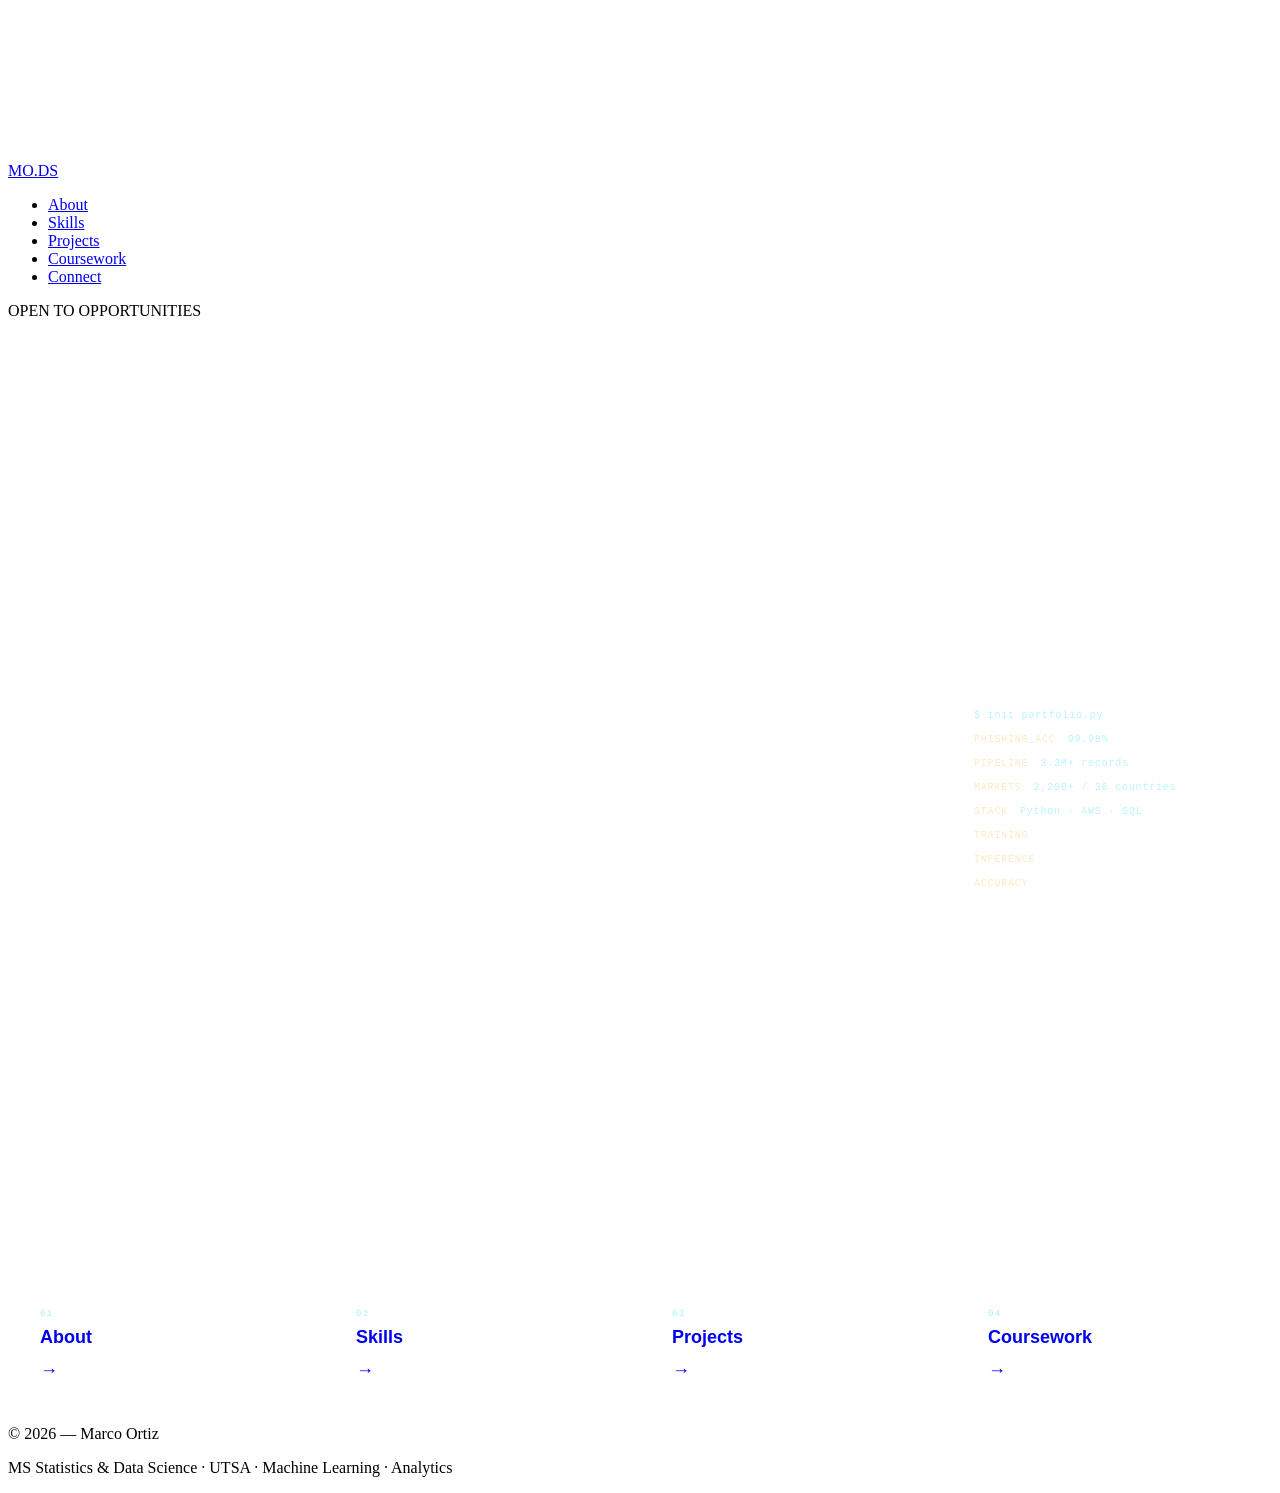
==== commit 1660f5db: "Update index.html" ====
--- a/index.html
+++ b/index.html
@@ -4,945 +4,202 @@
 <meta charset="UTF-8">
 <meta name="viewport" content="width=device-width, initial-scale=1.0">
 <title>Marco Ortiz — Data Scientist</title>
-<link rel="preconnect" href="https://fonts.googleapis.com">
-<link href="https://fonts.googleapis.com/css2?family=Space+Mono:wght@400;700&family=Syne:wght@400;700;800&family=DM+Sans:wght@300;400;500&display=swap" rel="stylesheet">
+<link rel="stylesheet" href="style.css">
 <style>
-  :root {
-    --bg: #020408;
-    --bg2: #060c14;
-    --gold: #f0b429;
-    --gold2: #ffd166;
-    --cyan: #00d4ff;
-    --cyan-dim: rgba(0,212,255,0.15);
-    --green: #00ff9d;
-    --text: #e8eaf0;
-    --text-dim: #7a8299;
-    --border: rgba(240,180,41,0.18);
-    --card-bg: rgba(6,12,20,0.8);
-    --grid: rgba(0,212,255,0.04);
-  }
-
-  *, *::before, *::after { box-sizing: border-box; margin: 0; padding: 0; }
-
-  html { scroll-behavior: smooth; }
-
-  body {
-    background: var(--bg);
-    color: var(--text);
-    font-family: 'DM Sans', sans-serif;
-    overflow-x: hidden;
-    cursor: none;
-  }
-
-  /* Custom cursor */
-  .cursor {
-    position: fixed; width: 10px; height: 10px;
-    background: var(--cyan); border-radius: 50%;
-    pointer-events: none; z-index: 9999;
-    transform: translate(-50%,-50%);
-    transition: transform 0.1s, opacity 0.2s;
-    mix-blend-mode: screen;
-  }
-  .cursor-ring {
-    position: fixed; width: 36px; height: 36px;
-    border: 1px solid rgba(0,212,255,0.5);
-    border-radius: 50%; pointer-events: none;
-    z-index: 9998; transform: translate(-50%,-50%);
-    transition: transform 0.25s ease, width 0.2s, height 0.2s, opacity 0.2s;
-  }
-
-  /* Neural canvas */
-  #neural-canvas {
-    position: fixed; top: 0; left: 0;
-    width: 100%; height: 100%; z-index: 0;
-    opacity: 0.35;
-    pointer-events: none;
-  }
-
-  /* Grid overlay */
-  .grid-overlay {
-    position: fixed; inset: 0; z-index: 0;
-    background-image:
-      linear-gradient(var(--grid) 1px, transparent 1px),
-      linear-gradient(90deg, var(--grid) 1px, transparent 1px);
-    background-size: 60px 60px;
-    pointer-events: none;
-  }
-
-  /* Scanlines */
-  .scanlines {
-    position: fixed; inset: 0; z-index: 1;
-    background: repeating-linear-gradient(
-      0deg,
-      transparent,
-      transparent 2px,
-      rgba(0,0,0,0.04) 2px,
-      rgba(0,0,0,0.04) 4px
-    );
-    pointer-events: none;
-  }
-
-  /* NAV */
-  nav {
-    position: fixed; top: 0; left: 0; right: 0; z-index: 100;
-    display: flex; align-items: center; justify-content: space-between;
-    padding: 20px 60px;
-    border-bottom: 1px solid rgba(0,212,255,0.08);
-    background: rgba(2,4,8,0.85);
-    backdrop-filter: blur(12px);
-  }
-  .nav-logo {
-    font-family: 'Space Mono', monospace;
-    font-size: 13px; color: var(--cyan);
-    letter-spacing: 0.12em;
-    text-decoration: none;
-  }
-  .nav-logo span { color: var(--gold); }
-  .nav-links { display: flex; gap: 40px; list-style: none; }
-  .nav-links a {
-    font-family: 'Space Mono', monospace;
-    font-size: 11px; color: var(--text-dim);
-    text-decoration: none; letter-spacing: 0.14em;
-    text-transform: uppercase;
-    transition: color 0.2s;
-    position: relative;
-  }
-  .nav-links a::after {
-    content: ''; position: absolute; bottom: -4px; left: 0;
-    width: 0; height: 1px; background: var(--gold);
-    transition: width 0.3s;
-  }
-  .nav-links a:hover { color: var(--gold); }
-  .nav-links a:hover::after { width: 100%; }
-
-  .status-dot {
-    display: flex; align-items: center; gap: 8px;
-    font-family: 'Space Mono', monospace;
-    font-size: 10px; color: var(--text-dim); letter-spacing: 0.1em;
-  }
-  .dot { width: 7px; height: 7px; background: var(--green); border-radius: 50%;
-    animation: pulse 2s infinite; }
-  @keyframes pulse {
-    0%,100% { box-shadow: 0 0 0 0 rgba(0,255,157,0.5); }
-    50% { box-shadow: 0 0 0 6px rgba(0,255,157,0); }
-  }
-
-  /* MAIN CONTENT */
-  main { position: relative; z-index: 2; }
-
-  /* HERO */
-  .hero {
-    min-height: 100vh;
-    display: flex; flex-direction: column;
-    justify-content: center;
-    padding: 120px 60px 80px;
-    position: relative;
-    overflow: hidden;
-  }
-
-  .hero-eyebrow {
-    font-family: 'Space Mono', monospace;
-    font-size: 11px; color: var(--cyan);
-    letter-spacing: 0.2em; text-transform: uppercase;
-    margin-bottom: 28px;
-    display: flex; align-items: center; gap: 16px;
-    opacity: 0; animation: fadeUp 0.8s 0.2s forwards;
-  }
-  .hero-eyebrow::before {
-    content: ''; display: block; width: 48px; height: 1px;
-    background: var(--cyan);
-  }
-
-  .hero-name {
-    font-family: 'Syne', sans-serif;
-    font-size: clamp(64px, 8vw, 120px);
-    font-weight: 800;
-    line-height: 0.95;
-    letter-spacing: -0.02em;
-    margin-bottom: 32px;
-    opacity: 0; animation: fadeUp 0.8s 0.4s forwards;
-  }
-  .hero-name .line { display: block; }
-  .hero-name .first { color: var(--text); }
-  .hero-name .last {
-    color: transparent;
-    -webkit-text-stroke: 1px var(--gold);
-    position: relative;
-  }
-  .hero-name .last::after {
-    content: attr(data-text);
-    position: absolute; left: 0; top: 0;
-    background: linear-gradient(135deg, var(--gold) 0%, var(--gold2) 50%, var(--cyan) 100%);
-    -webkit-background-clip: text; -webkit-text-fill-color: transparent;
-    background-clip: text;
-    clip-path: inset(0 100% 0 0);
-    animation: reveal-text 1.2s 1s cubic-bezier(0.77,0,0.18,1) forwards;
-  }
-  @keyframes reveal-text {
-    to { clip-path: inset(0 0% 0 0); }
-  }
-
-  .hero-tags {
-    display: flex; gap: 12px; flex-wrap: wrap;
-    margin-bottom: 48px;
-    opacity: 0; animation: fadeUp 0.8s 0.6s forwards;
-  }
-  .hero-tag {
-    font-family: 'Space Mono', monospace;
-    font-size: 10px; letter-spacing: 0.15em;
-    text-transform: uppercase; color: var(--text-dim);
-    border: 1px solid rgba(255,255,255,0.1);
-    padding: 6px 16px; border-radius: 2px;
-    background: rgba(255,255,255,0.02);
-    transition: all 0.2s;
-  }
-  .hero-tag:hover {
-    border-color: var(--gold); color: var(--gold);
-    background: rgba(240,180,41,0.05);
-  }
-
-  .hero-desc {
-    max-width: 560px;
-    font-size: 16px; line-height: 1.7;
-    color: var(--text-dim);
-    margin-bottom: 56px;
-    opacity: 0; animation: fadeUp 0.8s 0.7s forwards;
-  }
-
-  .hero-cta {
-    display: flex; gap: 16px; flex-wrap: wrap;
-    opacity: 0; animation: fadeUp 0.8s 0.9s forwards;
-  }
-  .btn-primary {
-    font-family: 'Space Mono', monospace;
-    font-size: 11px; letter-spacing: 0.15em; text-transform: uppercase;
-    color: var(--bg); background: var(--gold);
-    border: none; padding: 14px 32px;
-    cursor: pointer; text-decoration: none;
-    display: inline-flex; align-items: center; gap: 10px;
-    transition: all 0.2s; clip-path: polygon(0 0, calc(100% - 12px) 0, 100% 12px, 100% 100%, 12px 100%, 0 calc(100% - 12px));
-  }
-  .btn-primary:hover { background: var(--gold2); transform: translateY(-2px); }
-
-  .btn-secondary {
-    font-family: 'Space Mono', monospace;
-    font-size: 11px; letter-spacing: 0.15em; text-transform: uppercase;
-    color: var(--text-dim); background: transparent;
-    border: 1px solid rgba(255,255,255,0.12); padding: 14px 32px;
-    cursor: pointer; text-decoration: none;
-    display: inline-flex; align-items: center; gap: 10px;
-    transition: all 0.2s;
-  }
-  .btn-secondary:hover { border-color: var(--cyan); color: var(--cyan); }
-
-  /* Data readout decorative element */
-  .data-readout {
-    position: absolute; right: 60px; top: 50%;
-    transform: translateY(-50%);
-    font-family: 'Space Mono', monospace;
-    font-size: 10px; color: rgba(0,212,255,0.3);
-    line-height: 1.8; letter-spacing: 0.08em;
-    display: flex; flex-direction: column; gap: 6px;
-    pointer-events: none;
-  }
-  .data-readout .dr-line { display: flex; gap: 12px; }
-  .dr-label { color: rgba(240,180,41,0.3); }
-  .data-readout .bar {
-    display: flex; gap: 3px; align-items: center;
-  }
-  .data-readout .bar-fill {
-    height: 2px; background: var(--cyan);
-    opacity: 0.25;
-    animation: bar-anim 3s infinite alternate;
-  }
-  @keyframes bar-anim {
-    from { opacity: 0.15; }
-    to { opacity: 0.4; }
-  }
-
-  /* SECTION STYLES */
-  section {
-    padding: 100px 60px;
-    position: relative;
-  }
-  .section-header {
-    display: flex; align-items: center; gap: 20px;
-    margin-bottom: 64px;
-  }
-  .section-header::before {
-    content: ''; display: block; width: 4px; height: 40px;
-    background: linear-gradient(180deg, var(--gold), var(--cyan));
-  }
-  .section-label {
-    font-family: 'Space Mono', monospace;
-    font-size: 10px; color: var(--cyan);
-    letter-spacing: 0.2em; text-transform: uppercase;
-    display: block; margin-bottom: 6px;
-  }
-  .section-title {
-    font-family: 'Syne', sans-serif;
-    font-size: clamp(28px, 3.5vw, 44px);
-    font-weight: 800;
-    letter-spacing: -0.02em;
-    color: var(--text);
-  }
-
-  /* ABOUT */
-  .about-grid {
-    display: grid; grid-template-columns: 1fr 1fr;
-    gap: 60px; align-items: start;
-  }
-  .about-text p {
-    font-size: 16px; line-height: 1.85;
-    color: var(--text-dim); margin-bottom: 20px;
-  }
-  .about-text p strong { color: var(--text); font-weight: 500; }
-  .about-stats {
-    display: grid; grid-template-columns: 1fr 1fr;
-    gap: 2px;
-  }
-  .stat-card {
-    background: var(--card-bg);
-    border: 1px solid var(--border);
-    padding: 28px 24px;
-    position: relative; overflow: hidden;
-    transition: border-color 0.3s;
-  }
-  .stat-card::before {
-    content: ''; position: absolute;
-    top: 0; left: 0; right: 0; height: 1px;
-    background: linear-gradient(90deg, transparent, var(--gold), transparent);
-    opacity: 0; transition: opacity 0.3s;
-  }
-  .stat-card:hover { border-color: rgba(240,180,41,0.35); }
-  .stat-card:hover::before { opacity: 1; }
-  .stat-num {
-    font-family: 'Syne', sans-serif;
-    font-size: 40px; font-weight: 800;
-    color: var(--gold); line-height: 1;
-    margin-bottom: 6px;
-  }
-  .stat-desc {
-    font-family: 'Space Mono', monospace;
-    font-size: 10px; color: var(--text-dim);
-    letter-spacing: 0.1em; text-transform: uppercase;
-  }
-
-  /* SKILLS */
-  .skills-section { background: var(--bg2); }
-  .skills-grid {
-    display: grid; grid-template-columns: repeat(auto-fill, minmax(88px, 1fr));
-    gap: 12px;
-  }
-  .skill-pill {
-    border: 1px solid var(--border);
-    background: var(--card-bg);
-    padding: 14px 10px;
-    text-align: center;
-    font-family: 'Space Mono', monospace;
-    font-size: 9px; color: var(--text-dim);
-    letter-spacing: 0.08em; text-transform: uppercase;
-    transition: all 0.25s; cursor: default;
-    position: relative; overflow: hidden;
-    display: flex; flex-direction: column; align-items: center; gap: 8px;
-  }
-  .skill-pill .skill-icon { font-size: 20px; }
-  .skill-pill::after {
-    content: ''; position: absolute; inset: 0;
-    background: radial-gradient(circle at center, rgba(240,180,41,0.08) 0%, transparent 70%);
-    opacity: 0; transition: opacity 0.3s;
-  }
-  .skill-pill:hover {
-    border-color: var(--gold); color: var(--gold);
-    transform: translateY(-4px);
-  }
-  .skill-pill:hover::after { opacity: 1; }
-
-  /* PROJECTS */
-  .projects-grid {
-    display: grid; grid-template-columns: repeat(3, 1fr);
-    gap: 2px;
-  }
-  .project-card {
-    background: var(--card-bg);
-    border: 1px solid var(--border);
-    padding: 36px 32px;
-    position: relative; overflow: hidden;
-    transition: all 0.35s;
-    display: flex; flex-direction: column;
-  }
-  .project-card::before {
-    content: ''; position: absolute;
-    top: 0; left: -100%; width: 100%; height: 1px;
-    background: linear-gradient(90deg, transparent, var(--cyan), transparent);
-    transition: left 0.6s ease;
-  }
-  .project-card:hover { border-color: rgba(0,212,255,0.25); transform: translateY(-4px); }
-  .project-card:hover::before { left: 100%; }
-  .project-card.featured {
-    grid-column: span 2;
-    border-color: rgba(240,180,41,0.2);
-    background: linear-gradient(135deg, rgba(240,180,41,0.04) 0%, var(--card-bg) 60%);
-  }
-
-  .project-index {
-    font-family: 'Space Mono', monospace;
-    font-size: 10px; color: rgba(0,212,255,0.4);
-    letter-spacing: 0.15em; margin-bottom: 16px;
-  }
-  .project-title {
-    font-family: 'Syne', sans-serif;
-    font-size: 19px; font-weight: 700;
-    color: var(--gold); margin-bottom: 14px;
-    line-height: 1.3;
-  }
-  .project-desc {
-    font-size: 14px; line-height: 1.7;
-    color: var(--text-dim); flex: 1; margin-bottom: 24px;
-  }
-  .project-tech {
-    display: flex; gap: 8px; flex-wrap: wrap; margin-bottom: 20px;
-  }
-  .tech-chip {
-    font-family: 'Space Mono', monospace;
-    font-size: 8px; letter-spacing: 0.1em; text-transform: uppercase;
-    color: rgba(0,212,255,0.6);
-    border: 1px solid rgba(0,212,255,0.2);
-    padding: 3px 10px;
-  }
-  .project-link {
-    font-family: 'Space Mono', monospace;
-    font-size: 10px; color: var(--text-dim);
-    text-decoration: none; letter-spacing: 0.1em;
-    display: flex; align-items: center; gap: 8px;
-    transition: color 0.2s; margin-top: auto;
-  }
-  .project-link:hover { color: var(--gold); }
-  .project-link::after {
-    content: '→'; transition: transform 0.2s;
-  }
-  .project-link:hover::after { transform: translateX(4px); }
-
-  /* COURSEWORK */
-  .course-grid {
-    display: grid; grid-template-columns: repeat(auto-fill, minmax(260px, 1fr));
-    gap: 2px;
-  }
-  .course-card {
-    border: 1px solid var(--border);
-    background: var(--card-bg);
-    padding: 24px 28px;
-    font-family: 'Space Mono', monospace;
-    font-size: 11px; color: var(--text-dim);
-    letter-spacing: 0.06em; line-height: 1.5;
-    display: flex; align-items: center; gap: 12px;
-    transition: all 0.2s;
-  }
-  .course-card:hover { border-color: var(--gold); color: var(--text); }
-  .course-card::before {
-    content: '◆'; color: var(--gold); font-size: 8px; flex-shrink: 0;
-    opacity: 0.5;
-  }
-
-  /* CONNECT */
-  .connect-section {
-    background: var(--bg2);
-    text-align: center;
-  }
-  .connect-inner {
-    max-width: 600px; margin: 0 auto;
-  }
-  .connect-section .section-header {
-    justify-content: center;
-  }
-  .connect-email {
-    font-family: 'Space Mono', monospace;
-    font-size: 14px; color: var(--cyan);
-    margin-bottom: 40px;
-    display: inline-block;
-    padding: 12px 24px;
-    border: 1px solid rgba(0,212,255,0.2);
-    text-decoration: none;
-    transition: all 0.2s;
-  }
-  .connect-email:hover {
-    background: rgba(0,212,255,0.06);
-    border-color: var(--cyan);
-  }
-  .connect-buttons {
-    display: flex; gap: 16px; justify-content: center; flex-wrap: wrap;
-    margin-top: 32px;
-  }
-
-  /* FOOTER */
-  footer {
-    padding: 32px 60px;
-    border-top: 1px solid rgba(255,255,255,0.05);
-    display: flex; justify-content: space-between; align-items: center;
-    position: relative; z-index: 2;
-  }
-  footer p {
-    font-family: 'Space Mono', monospace;
-    font-size: 10px; color: var(--text-dim);
-    letter-spacing: 0.1em;
-  }
-  footer .footer-right { color: var(--text-dim); font-size: 10px; }
-  .footer-right span { color: var(--gold); }
-
-  /* ANIMATIONS */
-  @keyframes fadeUp {
-    from { opacity: 0; transform: translateY(24px); }
-    to { opacity: 1; transform: translateY(0); }
-  }
-  .fade-in {
-    opacity: 0; transform: translateY(20px);
-    transition: opacity 0.7s ease, transform 0.7s ease;
-  }
-  .fade-in.visible { opacity: 1; transform: translateY(0); }
-
-  /* DIVIDER LINE */
-  .h-divider {
-    border: none; border-top: 1px solid rgba(255,255,255,0.05);
-    margin: 0 60px;
-  }
-
-  /* TERMINAL LINE decoration */
-  .terminal-line {
-    font-family: 'Space Mono', monospace;
-    font-size: 11px; color: rgba(0,212,255,0.25);
-    letter-spacing: 0.05em;
-    margin-bottom: 16px;
-  }
-  .terminal-line .prompt { color: rgba(240,180,41,0.4); }
-
-  @media (max-width: 900px) {
-    nav { padding: 18px 24px; }
-    .nav-links { gap: 20px; }
-    .data-readout { display: none; }
-    section { padding: 70px 24px; }
-    .hero { padding: 110px 24px 60px; }
-    .about-grid, .projects-grid { grid-template-columns: 1fr; }
-    .project-card.featured { grid-column: span 1; }
-    .h-divider { margin: 0 24px; }
-    footer { padding: 24px; flex-direction: column; gap: 12px; text-align: center; }
-  }
+/* HOME-ONLY STYLES */
+.hero {
+  min-height: calc(100vh - 80px);
+  display: flex; flex-direction: column;
+  justify-content: center;
+  padding: 60px 60px 80px;
+  position: relative; overflow: hidden;
+}
+.hero-eyebrow {
+  font-family: 'Space Mono', monospace;
+  font-size: 11px; color: var(--cyan);
+  letter-spacing: 0.2em; text-transform: uppercase;
+  margin-bottom: 28px;
+  display: flex; align-items: center; gap: 16px;
+  opacity: 0; animation: fadeUp 0.8s 0.2s forwards;
+}
+.hero-eyebrow::before { content: ''; display: block; width: 48px; height: 1px; background: var(--cyan); }
+.hero-name {
+  font-family: 'Syne', sans-serif;
+  font-size: clamp(64px, 9vw, 130px);
+  font-weight: 800; line-height: 0.92; letter-spacing: -0.02em;
+  margin-bottom: 32px;
+  opacity: 0; animation: fadeUp 0.8s 0.4s forwards;
+}
+.hero-name .line { display: block; }
+.hero-name .first { color: var(--text); }
+.hero-name .last {
+  color: transparent; -webkit-text-stroke: 1px var(--gold); position: relative;
+}
+.hero-name .last::after {
+  content: attr(data-text); position: absolute; left: 0; top: 0;
+  background: linear-gradient(135deg, var(--gold) 0%, var(--gold2) 50%, var(--cyan) 100%);
+  -webkit-background-clip: text; -webkit-text-fill-color: transparent; background-clip: text;
+  clip-path: inset(0 100% 0 0);
+  animation: reveal-text 1.2s 1s cubic-bezier(0.77,0,0.18,1) forwards;
+}
+@keyframes reveal-text { to { clip-path: inset(0 0% 0 0); } }
+
+.hero-tags {
+  display: flex; gap: 10px; flex-wrap: wrap; margin-bottom: 40px;
+  opacity: 0; animation: fadeUp 0.8s 0.6s forwards;
+}
+.hero-tag {
+  font-family: 'Space Mono', monospace;
+  font-size: 10px; letter-spacing: 0.15em; text-transform: uppercase;
+  color: var(--text-dim); border: 1px solid rgba(255,255,255,0.1);
+  padding: 6px 16px; background: rgba(255,255,255,0.02); transition: all 0.2s;
+}
+.hero-tag:hover { border-color: var(--gold); color: var(--gold); background: rgba(240,180,41,0.05); }
+
+.hero-desc {
+  max-width: 560px; font-size: 16px; line-height: 1.75;
+  color: var(--text-dim); margin-bottom: 52px;
+  opacity: 0; animation: fadeUp 0.8s 0.7s forwards;
+}
+.hero-cta {
+  display: flex; gap: 16px; flex-wrap: wrap;
+  opacity: 0; animation: fadeUp 0.8s 0.9s forwards;
+}
+
+/* data readout */
+.data-readout {
+  position: absolute; right: 60px; top: 50%; transform: translateY(-50%);
+  font-family: 'Space Mono', monospace;
+  font-size: 10px; color: rgba(0,212,255,0.28);
+  line-height: 1.8; letter-spacing: 0.08em;
+  display: flex; flex-direction: column; gap: 6px; pointer-events: none;
+}
+.dr-line { display: flex; gap: 12px; }
+.dr-label { color: rgba(240,180,41,0.28); }
+.bar { display: flex; gap: 3px; align-items: center; }
+.bar-fill { height: 2px; background: var(--cyan); opacity: 0.25; animation: bar-anim 3s infinite alternate; }
+@keyframes bar-anim { from { opacity: 0.12; } to { opacity: 0.38; } }
+
+/* quick-links grid */
+.quick-links {
+  display: grid; grid-template-columns: repeat(4, 1fr);
+  border-top: 1px solid rgba(255,255,255,0.05);
+}
+.quick-link {
+  padding: 28px 32px;
+  border-right: 1px solid rgba(255,255,255,0.05);
+  text-decoration: none; display: flex; flex-direction: column; gap: 8px;
+  transition: background 0.25s;
+  position: relative; overflow: hidden;
+}
+.quick-link:last-child { border-right: none; }
+.quick-link:hover { background: rgba(240,180,41,0.04); }
+.quick-link .ql-num {
+  font-family: 'Space Mono', monospace; font-size: 9px;
+  color: rgba(0,212,255,0.35); letter-spacing: 0.15em;
+}
+.quick-link .ql-title {
+  font-family: 'Syne', sans-serif; font-size: 18px;
+  font-weight: 700; color: var(--text); transition: color 0.2s;
+}
+.quick-link:hover .ql-title { color: var(--gold); }
+.quick-link .ql-arrow {
+  font-size: 18px; color: var(--text-dim); margin-top: 4px;
+  transition: transform 0.2s, color 0.2s;
+}
+.quick-link:hover .ql-arrow { transform: translateX(5px); color: var(--gold); }
+
+@media (max-width: 900px) {
+  .hero { padding: 40px 20px 60px; }
+  .data-readout { display: none; }
+  .quick-links { grid-template-columns: repeat(2, 1fr); }
+}
 </style>
 </head>
 <body>
-
 <canvas id="neural-canvas"></canvas>
 <div class="grid-overlay"></div>
 <div class="scanlines"></div>
 <div class="cursor" id="cursor"></div>
 <div class="cursor-ring" id="cursor-ring"></div>
 
-<!-- NAV -->
 <nav>
-  <a href="#" class="nav-logo">MO<span>.</span>DS</a>
+  <a href="index.html" class="nav-logo">MO<span>.</span>DS</a>
   <ul class="nav-links">
-    <li><a href="#about">About</a></li>
-    <li><a href="#skills">Skills</a></li>
-    <li><a href="#projects">Projects</a></li>
-    <li><a href="#coursework">Coursework</a></li>
-    <li><a href="#connect">Connect</a></li>
+    <li><a href="about.html">About</a></li>
+    <li><a href="skills.html">Skills</a></li>
+    <li><a href="projects.html">Projects</a></li>
+    <li><a href="coursework.html">Coursework</a></li>
+    <li><a href="connect.html">Connect</a></li>
   </ul>
-  <div class="status-dot">
-    <div class="dot"></div>
-    OPEN TO OPPORTUNITIES
+  <div class="status-dot"><div class="dot"></div>OPEN TO OPPORTUNITIES</div>
+</nav>
+
+<main>
+  <section class="hero">
+    <div class="hero-eyebrow">MS Statistics &amp; Data Science — UTSA</div>
+    <h1 class="hero-name">
+      <span class="line first">Marco</span>
+      <span class="line last" data-text="Ortiz">Ortiz</span>
+    </h1>
+    <div class="hero-tags">
+      <span class="hero-tag">Machine Learning</span>
+      <span class="hero-tag">Statistical Modeling</span>
+      <span class="hero-tag">Data Engineering</span>
+      <span class="hero-tag">Predictive Analytics</span>
+      <span class="hero-tag">Cloud &amp; AWS</span>
+      <span class="hero-tag">BI &amp; Visualization</span>
+    </div>
+    <p class="hero-desc">
+      Turning complex, real-world data into actionable insights through statistical modeling, machine learning, and end-to-end data engineering — from acquisition to deployment.
+    </p>
+    <div class="hero-cta">
+      <a href="projects.html" class="btn-primary">View Projects ↓</a>
+      <a href="connect.html" class="btn-secondary">Get in Touch</a>
+    </div>
+
+    <div class="data-readout">
+      <div class="terminal-line"><span class="prompt">$</span> init portfolio.py</div>
+      <div class="dr-line"><span class="dr-label">PHISHING_ACC</span><span>99.98%</span></div>
+      <div class="dr-line"><span class="dr-label">PIPELINE</span><span>3.3M+ records</span></div>
+      <div class="dr-line"><span class="dr-label">MARKETS</span><span>2,200+ / 36 countries</span></div>
+      <div class="dr-line"><span class="dr-label">STACK</span><span>Python · AWS · SQL</span></div>
+      <div class="bar"><span class="dr-label" style="min-width:90px">TRAINING</span><div class="bar-fill" style="width:120px"></div></div>
+      <div class="bar"><span class="dr-label" style="min-width:90px">INFERENCE</span><div class="bar-fill" style="width:90px;animation-delay:0.5s"></div></div>
+      <div class="bar"><span class="dr-label" style="min-width:90px">ACCURACY</span><div class="bar-fill" style="width:145px;animation-delay:1s"></div></div>
+    </div>
+  </section>
+
+  <!-- Quick-nav tiles -->
+  <div class="quick-links">
+    <a href="about.html" class="quick-link">
+      <span class="ql-num">01</span>
+      <span class="ql-title">About</span>
+      <span class="ql-arrow">→</span>
+    </a>
+    <a href="skills.html" class="quick-link">
+      <span class="ql-num">02</span>
+      <span class="ql-title">Skills</span>
+      <span class="ql-arrow">→</span>
+    </a>
+    <a href="projects.html" class="quick-link">
+      <span class="ql-num">03</span>
+      <span class="ql-title">Projects</span>
+      <span class="ql-arrow">→</span>
+    </a>
+    <a href="coursework.html" class="quick-link">
+      <span class="ql-num">04</span>
+      <span class="ql-title">Coursework</span>
+      <span class="ql-arrow">→</span>
+    </a>
   </div>
-</nav>
-
-<!-- HERO -->
-<section class="hero" id="home">
-  <div class="hero-eyebrow">MS Statistics & Data Science — UTSA</div>
-  <h1 class="hero-name">
-    <span class="line first">Marco</span>
-    <span class="line last" data-text="Ortiz">Ortiz</span>
-  </h1>
-  <div class="hero-tags">
-    <span class="hero-tag">Machine Learning</span>
-    <span class="hero-tag">Statistical Modeling</span>
-    <span class="hero-tag">Data Engineering</span>
-    <span class="hero-tag">Predictive Analytics</span>
-    <span class="hero-tag">Data Visualization</span>
-  </div>
-  <p class="hero-desc">
-    Turning complex, real-world data into actionable insights through statistical modeling, exploratory analysis, and predictive analytics — from acquisition to deployment.
-  </p>
-  <div class="hero-cta">
-    <a href="#projects" class="btn-primary">View Projects ↓</a>
-    <a href="#connect" class="btn-secondary">Get in Touch</a>
-  </div>
-
-  <div class="data-readout">
-    <div class="terminal-line"><span class="prompt">$</span> init portfolio.py</div>
-    <div class="dr-line"><span class="dr-label">MODEL_ACC</span><span>0.87+</span></div>
-    <div class="dr-line"><span class="dr-label">DATASETS</span><span>336K+ rows</span></div>
-    <div class="dr-line"><span class="dr-label">TOOLS</span><span>Python · R · SQL</span></div>
-    <div class="dr-line"><span class="dr-label">DOMAIN</span><span>SDS · ML · EDA</span></div>
-    <div class="bar">
-      <span class="dr-label" style="min-width:80px">TRAINING</span>
-      <div class="bar-fill" style="width:120px;animation-delay:0s"></div>
-    </div>
-    <div class="bar">
-      <span class="dr-label" style="min-width:80px">INFERENCE</span>
-      <div class="bar-fill" style="width:90px;animation-delay:0.5s"></div>
-    </div>
-    <div class="bar">
-      <span class="dr-label" style="min-width:80px">ACCURACY</span>
-      <div class="bar-fill" style="width:140px;animation-delay:1s"></div>
-    </div>
-  </div>
-</section>
-
-<hr class="h-divider">
-
-<!-- ABOUT -->
-<section id="about">
-  <div class="section-header fade-in">
-    <div>
-      <span class="section-label">01 / About</span>
-      <h2 class="section-title">Who I Am</h2>
-    </div>
-  </div>
-  <div class="about-grid fade-in">
-    <div class="about-text">
-      <div class="terminal-line"><span class="prompt">$</span> cat about.txt</div>
-      <p>I am a <strong>data-driven graduate student</strong> pursuing an M.S. in Statistics and Data Science with a strong foundation in mathematics, applied statistics, and machine learning.</p>
-      <p>My work focuses on turning complex, real-world data into actionable insights through statistical modeling, exploratory analysis, and predictive analytics. I have hands-on experience building <strong>end-to-end data projects</strong> — from data acquisition and cleaning to model development, evaluation, and deployment.</p>
-      <p>I have worked with structured and unstructured data across domains including <strong>human resources, supply chain, energy, social media, and music analytics</strong>. I enjoy creating reproducible analyses and interactive visualizations that bridge the gap between technical rigor and practical decision-making.</p>
-    </div>
-    <div class="about-stats">
-      <div class="stat-card">
-        <div class="stat-num">8+</div>
-        <div class="stat-desc">Data Projects</div>
-      </div>
-      <div class="stat-card">
-        <div class="stat-num">85%+</div>
-        <div class="stat-desc">Model Accuracy</div>
-      </div>
-      <div class="stat-card">
-        <div class="stat-num">336K</div>
-        <div class="stat-desc">Rows Analyzed</div>
-      </div>
-      <div class="stat-card">
-        <div class="stat-num">6+</div>
-        <div class="stat-desc">Industry Domains</div>
-      </div>
-    </div>
-  </div>
-</section>
-
-<hr class="h-divider">
-
-<!-- SKILLS -->
-<section id="skills" class="skills-section">
-  <div class="section-header fade-in">
-    <div>
-      <span class="section-label">02 / Skills</span>
-      <h2 class="section-title">Technical Stack</h2>
-    </div>
-  </div>
-  <div class="skills-grid fade-in">
-    <div class="skill-pill"><span class="skill-icon">🐍</span>Python</div>
-    <div class="skill-pill"><span class="skill-icon">📊</span>R</div>
-    <div class="skill-pill"><span class="skill-icon">🗄️</span>SQL</div>
-    <div class="skill-pill"><span class="skill-icon">🌐</span>HTML5</div>
-    <div class="skill-pill"><span class="skill-icon">🎨</span>CSS3</div>
-    <div class="skill-pill"><span class="skill-icon">📈</span>SAS</div>
-    <div class="skill-pill"><span class="skill-icon">⚡</span>Streamlit</div>
-    <div class="skill-pill"><span class="skill-icon">📉</span>Power BI</div>
-    <div class="skill-pill"><span class="skill-icon">📐</span>Tableau</div>
-    <div class="skill-pill"><span class="skill-icon">🐙</span>GitHub</div>
-    <div class="skill-pill"><span class="skill-icon">📓</span>Jupyter</div>
-    <div class="skill-pill"><span class="skill-icon">🔬</span>R Studio</div>
-    <div class="skill-pill"><span class="skill-icon">📋</span>R Markdown</div>
-    <div class="skill-pill"><span class="skill-icon">🧮</span>SAS Viya</div>
-    <div class="skill-pill"><span class="skill-icon">🔷</span>VS Code</div>
-    <div class="skill-pill"><span class="skill-icon">🏢</span>MS Excel</div>
-    <div class="skill-pill"><span class="skill-icon">🤖</span>Scikit-learn</div>
-    <div class="skill-pill"><span class="skill-icon">🧠</span>TensorFlow</div>
-  </div>
-</section>
-
-<hr class="h-divider">
-
-<!-- PROJECTS -->
-<section id="projects">
-  <div class="section-header fade-in">
-    <div>
-      <span class="section-label">03 / Projects</span>
-      <h2 class="section-title">Selected Work</h2>
-    </div>
-  </div>
-  <div class="projects-grid fade-in">
-
-    <div class="project-card featured">
-      <div class="project-index">PROJECT_01 · FEATURED</div>
-      <div class="project-title">Multimodel Spotify Track Popularity Prediction Using Audio Feature Engineering</div>
-      <p class="project-desc">Predicts Spotify track popularity (0–100) using audio features. Combines exploratory data analysis (EDA), classical machine learning, ensemble methods, and deep learning, all wrapped inside a fully interactive Streamlit web application.</p>
-      <div class="project-tech">
-        <span class="tech-chip">Python</span>
-        <span class="tech-chip">Streamlit</span>
-        <span class="tech-chip">Deep Learning</span>
-        <span class="tech-chip">EDA</span>
-        <span class="tech-chip">Ensemble Methods</span>
-      </div>
-      <a href="#" class="project-link">View Streamlit App</a>
-    </div>
-
-    <div class="project-card">
-      <div class="project-index">PROJECT_02</div>
-      <div class="project-title">Tweet Annotation Analysis Using Logistic Regression</div>
-      <p class="project-desc">Built a Python logistic regression model to classify tweets by topic with 85%+ accuracy, leveraging TF-IDF, sentiment, and lexical features.</p>
-      <div class="project-tech">
-        <span class="tech-chip">Python</span>
-        <span class="tech-chip">TF-IDF</span>
-        <span class="tech-chip">NLP</span>
-      </div>
-      <a href="#" class="project-link">View Project</a>
-    </div>
-
-    <div class="project-card">
-      <div class="project-index">PROJECT_03</div>
-      <div class="project-title">Analyzing Transportation Trends Using Time Series Methods</div>
-      <p class="project-desc">Cleaned and modeled 10+ years of monthly transportation data in Python using pandas, statsmodels, and ARIMA techniques.</p>
-      <div class="project-tech">
-        <span class="tech-chip">Python</span>
-        <span class="tech-chip">ARIMA</span>
-        <span class="tech-chip">Time Series</span>
-      </div>
-      <a href="#" class="project-link">View Project</a>
-    </div>
-
-    <div class="project-card">
-      <div class="project-index">PROJECT_04</div>
-      <div class="project-title">Analyzing Industry Carbon Emissions</div>
-      <p class="project-desc">End-to-end analysis of carbon emissions across various industries using publicly available datasets.</p>
-      <div class="project-tech">
-        <span class="tech-chip">Python</span>
-        <span class="tech-chip">EDA</span>
-        <span class="tech-chip">Visualization</span>
-      </div>
-      <a href="#" class="project-link">View Project</a>
-    </div>
-
-    <div class="project-card">
-      <div class="project-index">PROJECT_05</div>
-      <div class="project-title">Flight Delay Visual Analysis and Predictions Across Airlines</div>
-      <p class="project-desc">Performed exploratory data analysis on 336,000+ U.S. flights using R (dplyr, ggplot2) to uncover delay patterns by airline, time of day, and airport.</p>
-      <div class="project-tech">
-        <span class="tech-chip">R</span>
-        <span class="tech-chip">ggplot2</span>
-        <span class="tech-chip">dplyr</span>
-      </div>
-      <a href="#" class="project-link">View Project</a>
-    </div>
-
-    <div class="project-card">
-      <div class="project-index">PROJECT_06</div>
-      <div class="project-title">HR Analytics Case Study</div>
-      <p class="project-desc">Used advanced SQL to query 1,450+ employee records and identify attrition drivers across departments and job roles.</p>
-      <div class="project-tech">
-        <span class="tech-chip">SQL</span>
-        <span class="tech-chip">HR Analytics</span>
-        <span class="tech-chip">Attrition</span>
-      </div>
-      <a href="#" class="project-link">View Project</a>
-    </div>
-
-    <div class="project-card">
-      <div class="project-index">PROJECT_07</div>
-      <div class="project-title">Global Energy Transition Trade Dynamics</div>
-      <p class="project-desc">End-to-end Power BI solution tracking global energy dynamics — production, consumption, and trade from 1990–2014. Multi-page interactive dashboard highlighting energy mix structures and international trade patterns.</p>
-      <div class="project-tech">
-        <span class="tech-chip">Power BI</span>
-        <span class="tech-chip">DAX</span>
-        <span class="tech-chip">Dashboard</span>
-      </div>
-      <a href="#" class="project-link">View Project</a>
-    </div>
-
-    <div class="project-card">
-      <div class="project-index">PROJECT_08</div>
-      <div class="project-title">Feature Engineered Transaction Risk Model</div>
-      <p class="project-desc">Audit-focused transaction risk scoring engine that ranks origin accounts based on behavioral patterns in a large synthetic financial transactions dataset.</p>
-      <div class="project-tech">
-        <span class="tech-chip">Python</span>
-        <span class="tech-chip">Risk Scoring</span>
-        <span class="tech-chip">Feature Eng.</span>
-      </div>
-      <a href="#" class="project-link">View Project</a>
-    </div>
-
-  </div>
-</section>
-
-<hr class="h-divider">
-
-<!-- COURSEWORK -->
-<section id="coursework">
-  <div class="section-header fade-in">
-    <div>
-      <span class="section-label">04 / Education</span>
-      <h2 class="section-title">Coursework</h2>
-    </div>
-  </div>
-  <div class="course-grid fade-in">
-    <div class="course-card">Statistical Inference</div>
-    <div class="course-card">Applied Statistics</div>
-    <div class="course-card">Data Foundations / Machine Learning (Python)</div>
-    <div class="course-card">Exploratory Data Analysis (Python)</div>
-    <div class="course-card">Statistical Learning</div>
-    <div class="course-card">Categorical Data Analysis</div>
-  </div>
-</section>
-
-<hr class="h-divider">
-
-<!-- CONNECT -->
-<section id="connect" class="connect-section">
-  <div class="section-header fade-in" style="justify-content:center">
-    <div style="text-align:center">
-      <span class="section-label">05 / Connect</span>
-      <h2 class="section-title">Let's Work Together</h2>
-    </div>
-  </div>
-  <div class="connect-inner fade-in">
-    <p style="color:var(--text-dim);font-size:15px;margin-bottom:28px;line-height:1.7">
-      Feel free to reach out for collaborations, opportunities, or just to talk data. Let's connect.
-    </p>
-    <a href="mailto:marco.ortiz2@my.utsa.edu" class="connect-email">marco.ortiz2@my.utsa.edu</a>
-    <div class="connect-buttons">
-      <a href="#" class="btn-primary">LinkedIn</a>
-      <a href="#" class="btn-secondary">GitHub</a>
-    </div>
-  </div>
-</section>
-
-<!-- FOOTER -->
+</main>
+
 <footer>
   <p>© 2026 — Marco Ortiz</p>
-  <p class="footer-right">MS Statistics & Data Science · <span>UTSA</span> · Machine Learning · Analytics</p>
+  <p class="footer-right">MS Statistics &amp; Data Science · <span>UTSA</span> · Machine Learning · Analytics</p>
 </footer>
 
-<script>
-// Custom cursor
-const cursor = document.getElementById('cursor');
-const ring = document.getElementById('cursor-ring');
-let mx = 0, my = 0, rx = 0, ry = 0;
-document.addEventListener('mousemove', e => {
-  mx = e.clientX; my = e.clientY;
-  cursor.style.left = mx + 'px'; cursor.style.top = my + 'px';
-});
-function animRing() {
-  rx += (mx - rx) * 0.12;
-  ry += (my - ry) *.12;
-  ring.style.left = rx + 'px'; ring.style.top = ry + 'px';
-  requestAnimationFrame(animRing);
-}
-animRing();
-document.querySelectorAll('a, button, .project-card, .skill-pill, .stat-card').forEach(el => {
-  el.addEventListener('mouseenter', () => {
-    ring.style.width = '56px'; ring.style.height = '56px';
-    ring.style.borderColor = 'rgba(240,180,41,0.6)';
-  });
-  el.addEventListener('mouseleave', () => {
-    ring.style.width = '36px'; ring.style.height = '36px';
-    ring.style.borderColor = 'rgba(0,212,255,0.5)';
-  });
-});
-
-// Neural network canvas
-const canvas = document.getElementById('neural-canvas');
-const ctx = canvas.getContext('2d');
-let W, H, nodes = [], animFrame;
-
-function resize() {
-  W = canvas.width = window.innerWidth;
-  H = canvas.height = window.innerHeight;
-}
-resize();
-window.addEventListener('resize', () => { resize(); initNodes(); });
-
-function initNodes() {
-  nodes = [];
-  const count = Math.floor((W * H) / 14000);
-  for (let i = 0; i < count; i++) {
-    nodes.push({
-      x: Math.random() * W, y: Math.random() * H,
-      vx: (Math.random() - 0.5) * 0.3,
-      vy: (Math.random() - 0.5) * 0.3,
-      r: Math.random() * 1.5 + 0.5,
-      pulse: Math.random() * Math.PI * 2
-    });
-  }
-}
-initNodes();
-
-function drawNeural() {
-  ctx.clearRect(0, 0, W, H);
-  const time = Date.now() * 0.001;
-
-  // Draw connections
-  for (let i = 0; i < nodes.length; i++) {
-    for (let j = i + 1; j < nodes.length; j++) {
-      const dx = nodes[i].x - nodes[j].x;
-      const dy = nodes[i].y - nodes[j].y;
-      const dist = Math.sqrt(dx*dx + dy*dy);
-      if (dist < 140) {
-        const alpha = (1 - dist / 140) * 0.3;
-        ctx.strokeStyle = `rgba(0,212,255,${alpha})`;
-        ctx.lineWidth = 0.5;
-        ctx.beginPath();
-        ctx.moveTo(nodes[i].x, nodes[i].y);
-        ctx.lineTo(nodes[j].x, nodes[j].y);
-        ctx.stroke();
-      }
-    }
-  }
-
-  // Draw nodes
-  nodes.forEach((n, i) => {
-    n.pulse += 0.02;
-    const glow = Math.sin(n.pulse) * 0.5 + 0.5;
-    ctx.beginPath();
-    ctx.arc(n.x, n.y, n.r + glow * 1.5, 0, Math.PI * 2);
-    ctx.fillStyle = `rgba(0,212,255,${0.3 + glow * 0.4})`;
-    ctx.fill();
-
-    // Move
-    n.x += n.vx; n.y += n.vy;
-    if (n.x < 0 || n.x > W) n.vx *= -1;
-    if (n.y < 0 || n.y > H) n.vy *= -1;
-  });
-
-  // Data stream particles
-  ctx.fillStyle = 'rgba(240,180,41,0.15)';
-  for (let k = 0; k < 6; k++) {
-    const t = (time * 0.3 + k * 0.4) % 1;
-    const x = t * W;
-    const y = (k * 0.17 + 0.05) * H + Math.sin(time + k) * 30;
-    ctx.beginPath();
-    ctx.arc(x, y, 1.5, 0, Math.PI * 2);
-    ctx.fill();
-  }
-
-  animFrame = requestAnimationFrame(drawNeural);
-}
-drawNeural();
-
-// Scroll fade-in
-const fadeEls = document.querySelectorAll('.fade-in');
-const observer = new IntersectionObserver(entries => {
-  entries.forEach(e => {
-    if (e.isIntersecting) {
-      e.target.classList.add('visible');
-      observer.unobserve(e.target);
-    }
-  });
-}, { threshold: 0.1 });
-fadeEls.forEach(el => observer.observe(el));
-</script>
+<script src="shared.js"></script>
 </body>
 </html>
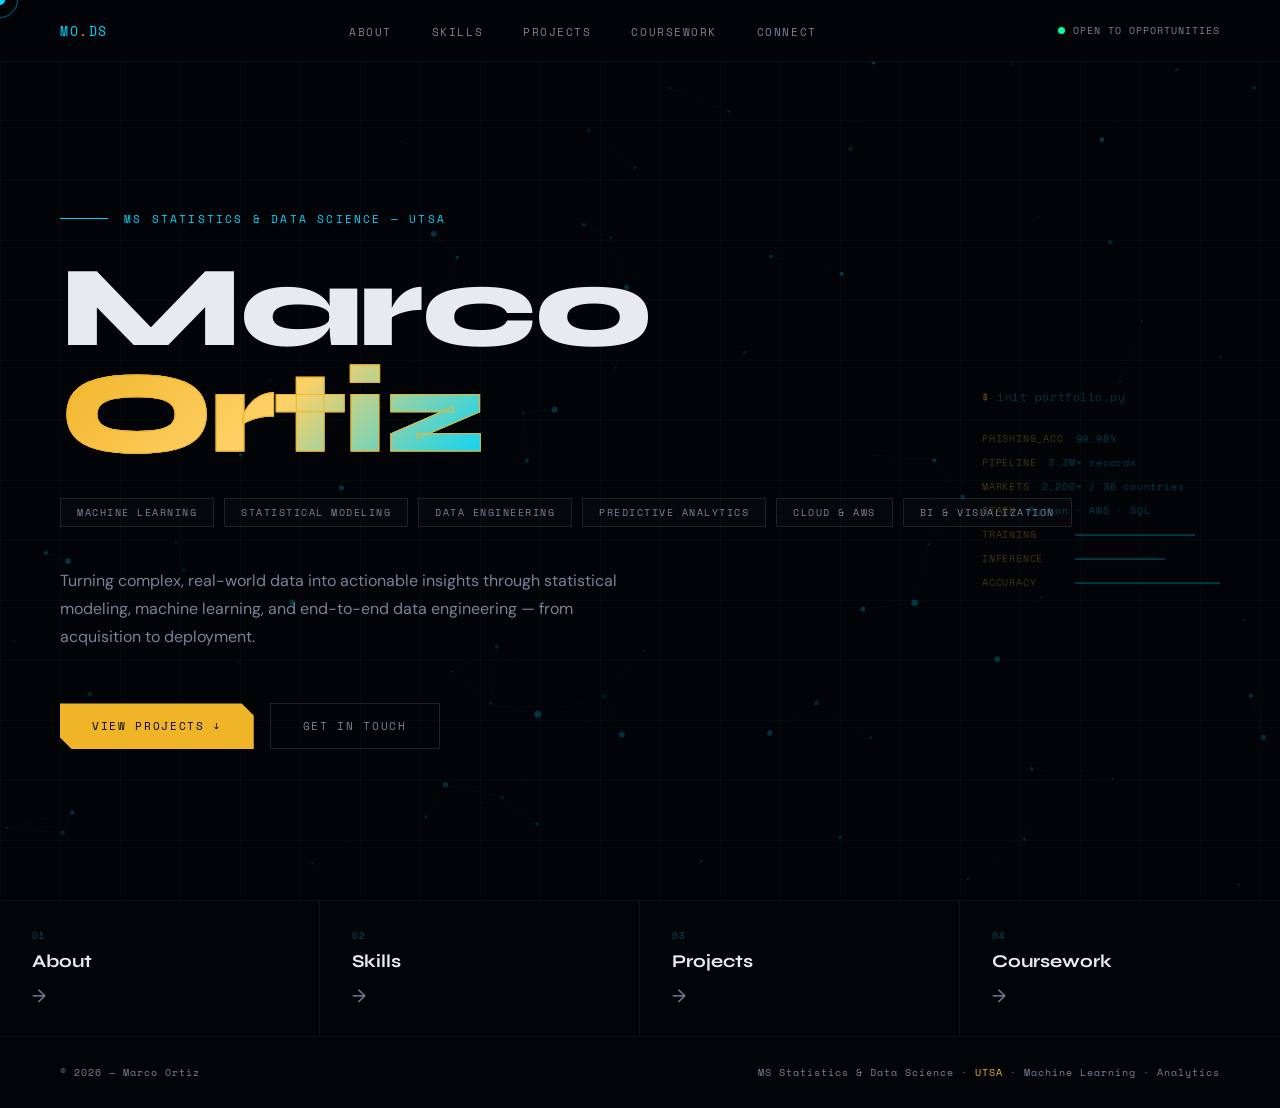
==== commit 0dd3647a: "Update index.html" ====
--- a/index.html
+++ b/index.html
@@ -3,7 +3,7 @@
 <head>
 <meta charset="UTF-8">
 <meta name="viewport" content="width=device-width, initial-scale=1.0">
-<title>Marco Ortiz — Data Scientist</title>
+<title>Marco Ortiz — Portfolio</title>
 <link rel="stylesheet" href="style.css">
 <style>
 /* HOME-ONLY STYLES */
--- a/style.css
+++ b/style.css
@@ -0,0 +1,243 @@
+@import url('https://fonts.googleapis.com/css2?family=Space+Mono:wght@400;700&family=Syne:wght@400;700;800&family=DM+Sans:wght@300;400;500&display=swap');
+
+:root {
+  --bg: #020408;
+  --bg2: #060c14;
+  --gold: #f0b429;
+  --gold2: #ffd166;
+  --cyan: #00d4ff;
+  --green: #00ff9d;
+  --text: #e8eaf0;
+  --text-dim: #7a8299;
+  --border: rgba(240,180,41,0.18);
+  --border-cyan: rgba(0,212,255,0.15);
+  --card-bg: rgba(6,12,20,0.85);
+  --grid: rgba(0,212,255,0.04);
+}
+
+*, *::before, *::after { box-sizing: border-box; margin: 0; padding: 0; }
+html { scroll-behavior: smooth; }
+
+body {
+  background: var(--bg);
+  color: var(--text);
+  font-family: 'DM Sans', sans-serif;
+  overflow-x: hidden;
+  cursor: none;
+  min-height: 100vh;
+}
+
+/* ── CURSOR ── */
+.cursor {
+  position: fixed; width: 10px; height: 10px;
+  background: var(--cyan); border-radius: 50%;
+  pointer-events: none; z-index: 9999;
+  transform: translate(-50%,-50%);
+  mix-blend-mode: screen;
+}
+.cursor-ring {
+  position: fixed; width: 36px; height: 36px;
+  border: 1px solid rgba(0,212,255,0.5);
+  border-radius: 50%; pointer-events: none;
+  z-index: 9998; transform: translate(-50%,-50%);
+  transition: width 0.2s, height 0.2s, border-color 0.2s;
+}
+
+/* ── BACKGROUND ── */
+#neural-canvas {
+  position: fixed; top: 0; left: 0;
+  width: 100%; height: 100%; z-index: 0;
+  opacity: 0.35; pointer-events: none;
+}
+.grid-overlay {
+  position: fixed; inset: 0; z-index: 0;
+  background-image:
+    linear-gradient(var(--grid) 1px, transparent 1px),
+    linear-gradient(90deg, var(--grid) 1px, transparent 1px);
+  background-size: 60px 60px;
+  pointer-events: none;
+}
+.scanlines {
+  position: fixed; inset: 0; z-index: 1;
+  background: repeating-linear-gradient(
+    0deg, transparent, transparent 2px,
+    rgba(0,0,0,0.04) 2px, rgba(0,0,0,0.04) 4px
+  );
+  pointer-events: none;
+}
+
+/* ── NAV ── */
+nav {
+  position: fixed; top: 0; left: 0; right: 0; z-index: 100;
+  display: flex; align-items: center; justify-content: space-between;
+  padding: 20px 60px;
+  border-bottom: 1px solid rgba(0,212,255,0.08);
+  background: rgba(2,4,8,0.9);
+  backdrop-filter: blur(14px);
+}
+.nav-logo {
+  font-family: 'Space Mono', monospace;
+  font-size: 13px; color: var(--cyan);
+  letter-spacing: 0.12em; text-decoration: none;
+}
+.nav-logo span { color: var(--gold); }
+.nav-links { display: flex; gap: 40px; list-style: none; }
+.nav-links a {
+  font-family: 'Space Mono', monospace;
+  font-size: 11px; color: var(--text-dim);
+  text-decoration: none; letter-spacing: 0.14em;
+  text-transform: uppercase; transition: color 0.2s;
+  position: relative;
+}
+.nav-links a::after {
+  content: ''; position: absolute; bottom: -4px; left: 0;
+  width: 0; height: 1px; background: var(--gold);
+  transition: width 0.3s;
+}
+.nav-links a:hover, .nav-links a.active { color: var(--gold); }
+.nav-links a:hover::after, .nav-links a.active::after { width: 100%; }
+.status-dot {
+  display: flex; align-items: center; gap: 8px;
+  font-family: 'Space Mono', monospace;
+  font-size: 10px; color: var(--text-dim); letter-spacing: 0.1em;
+}
+.dot { width: 7px; height: 7px; background: var(--green); border-radius: 50%; animation: pulse 2s infinite; }
+@keyframes pulse {
+  0%,100% { box-shadow: 0 0 0 0 rgba(0,255,157,0.5); }
+  50% { box-shadow: 0 0 0 6px rgba(0,255,157,0); }
+}
+
+/* ── PAGE WRAPPER ── */
+main { position: relative; z-index: 2; padding-top: 80px; }
+
+/* ── PAGE HERO BANNER ── */
+.page-banner {
+  padding: 70px 60px 50px;
+  border-bottom: 1px solid rgba(255,255,255,0.04);
+}
+.page-banner .eyebrow {
+  font-family: 'Space Mono', monospace;
+  font-size: 10px; color: var(--cyan);
+  letter-spacing: 0.2em; text-transform: uppercase;
+  margin-bottom: 16px;
+  display: flex; align-items: center; gap: 14px;
+}
+.page-banner .eyebrow::before {
+  content: ''; display: block; width: 36px; height: 1px; background: var(--cyan);
+}
+.page-banner h1 {
+  font-family: 'Syne', sans-serif;
+  font-size: clamp(40px, 5vw, 72px);
+  font-weight: 800; letter-spacing: -0.02em;
+  line-height: 1;
+  background: linear-gradient(135deg, var(--text) 0%, var(--gold) 100%);
+  -webkit-background-clip: text; -webkit-text-fill-color: transparent;
+  background-clip: text;
+}
+
+/* ── SECTION ── */
+.page-section { padding: 64px 60px; }
+.page-section + .page-section { border-top: 1px solid rgba(255,255,255,0.04); }
+
+.section-label {
+  font-family: 'Space Mono', monospace;
+  font-size: 10px; color: var(--cyan);
+  letter-spacing: 0.2em; text-transform: uppercase;
+  display: block; margin-bottom: 6px;
+}
+.section-title {
+  font-family: 'Syne', sans-serif;
+  font-size: clamp(22px, 2.8vw, 34px);
+  font-weight: 800; letter-spacing: -0.02em;
+  color: var(--text); margin-bottom: 32px;
+}
+
+/* ── CARDS ── */
+.card {
+  background: var(--card-bg);
+  border: 1px solid var(--border);
+  padding: 32px;
+  position: relative; overflow: hidden;
+  transition: border-color 0.3s, transform 0.3s;
+}
+.card:hover { border-color: rgba(240,180,41,0.35); transform: translateY(-3px); }
+.card::before {
+  content: ''; position: absolute; top: 0; left: -100%;
+  width: 100%; height: 1px;
+  background: linear-gradient(90deg, transparent, var(--cyan), transparent);
+  transition: left 0.6s;
+}
+.card:hover::before { left: 100%; }
+
+/* ── BUTTONS ── */
+.btn-primary {
+  font-family: 'Space Mono', monospace;
+  font-size: 11px; letter-spacing: 0.15em; text-transform: uppercase;
+  color: var(--bg); background: var(--gold);
+  border: none; padding: 14px 32px;
+  cursor: pointer; text-decoration: none;
+  display: inline-flex; align-items: center; gap: 10px;
+  transition: all 0.2s;
+  clip-path: polygon(0 0, calc(100% - 12px) 0, 100% 12px, 100% 100%, 12px 100%, 0 calc(100% - 12px));
+}
+.btn-primary:hover { background: var(--gold2); transform: translateY(-2px); }
+.btn-secondary {
+  font-family: 'Space Mono', monospace;
+  font-size: 11px; letter-spacing: 0.15em; text-transform: uppercase;
+  color: var(--text-dim); background: transparent;
+  border: 1px solid rgba(255,255,255,0.12); padding: 14px 32px;
+  cursor: pointer; text-decoration: none;
+  display: inline-flex; align-items: center; gap: 10px;
+  transition: all 0.2s;
+}
+.btn-secondary:hover { border-color: var(--cyan); color: var(--cyan); }
+
+/* ── TECH CHIP ── */
+.tech-chip {
+  font-family: 'Space Mono', monospace;
+  font-size: 8px; letter-spacing: 0.1em; text-transform: uppercase;
+  color: rgba(0,212,255,0.6);
+  border: 1px solid rgba(0,212,255,0.2);
+  padding: 3px 10px;
+}
+
+/* ── TERMINAL ── */
+.terminal-line {
+  font-family: 'Space Mono', monospace;
+  font-size: 11px; color: rgba(0,212,255,0.25);
+  letter-spacing: 0.05em; margin-bottom: 16px;
+}
+.terminal-line .prompt { color: rgba(240,180,41,0.4); }
+
+/* ── FOOTER ── */
+footer {
+  padding: 28px 60px;
+  border-top: 1px solid rgba(255,255,255,0.05);
+  display: flex; justify-content: space-between; align-items: center;
+  position: relative; z-index: 2;
+}
+footer p {
+  font-family: 'Space Mono', monospace;
+  font-size: 10px; color: var(--text-dim); letter-spacing: 0.1em;
+}
+footer .footer-right span { color: var(--gold); }
+
+/* ── FADE ANIM ── */
+.fade-in {
+  opacity: 0; transform: translateY(20px);
+  transition: opacity 0.7s ease, transform 0.7s ease;
+}
+.fade-in.visible { opacity: 1; transform: translateY(0); }
+
+@keyframes fadeUp {
+  from { opacity: 0; transform: translateY(24px); }
+  to { opacity: 1; transform: translateY(0); }
+}
+
+/* ── RESPONSIVE ── */
+@media (max-width: 900px) {
+  nav { padding: 16px 20px; }
+  .nav-links { gap: 18px; }
+  .page-banner, .page-section { padding-left: 20px; padding-right: 20px; }
+  footer { padding: 20px; flex-direction: column; gap: 10px; text-align: center; }
+}
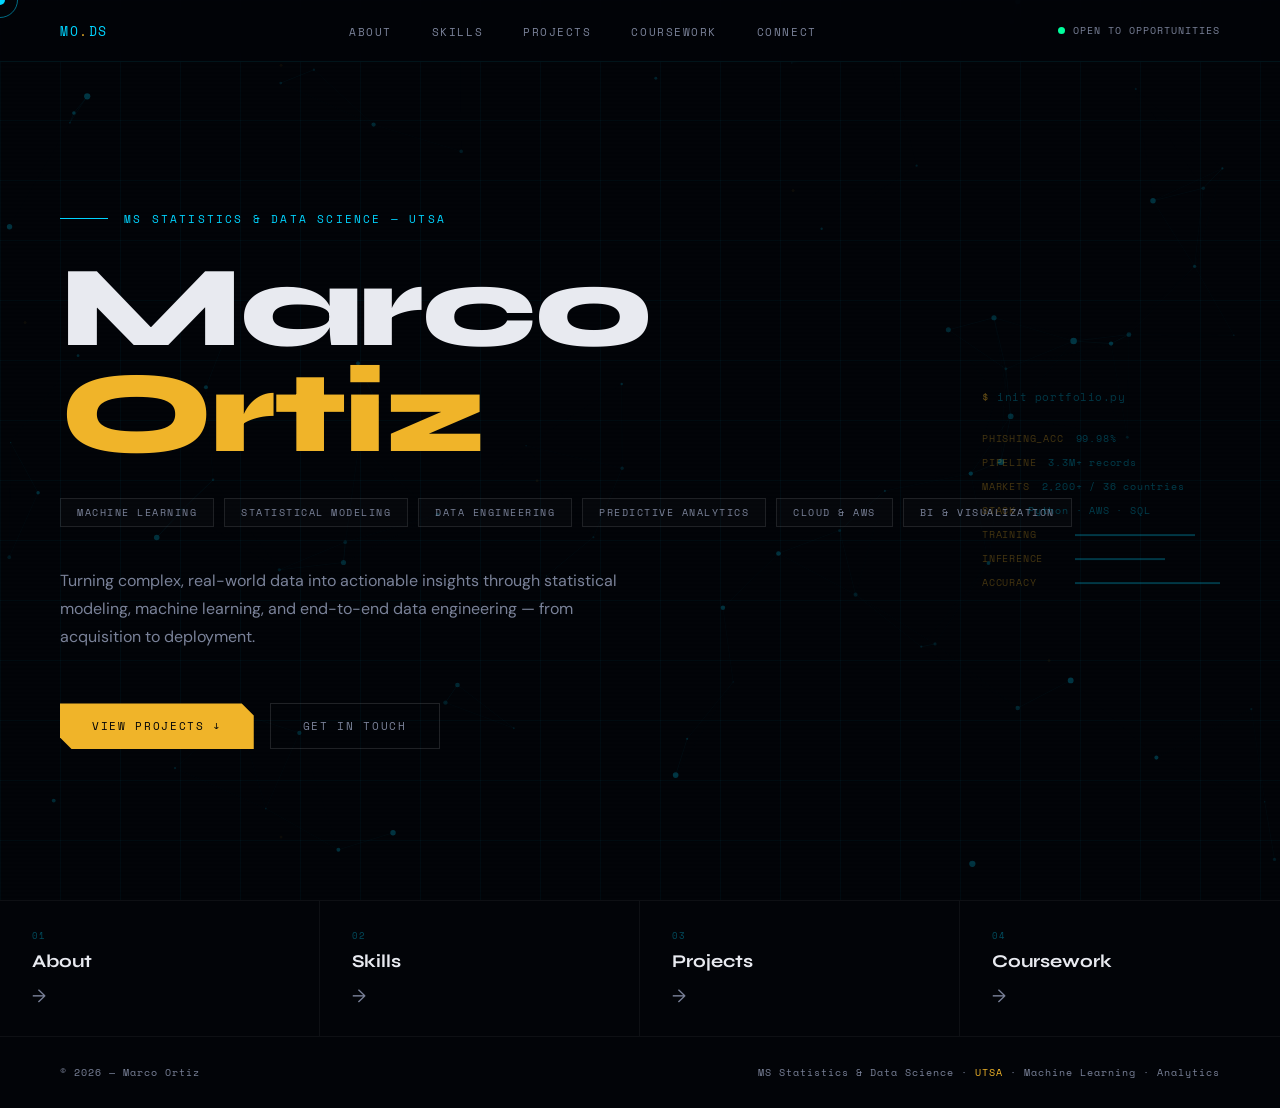
==== commit 515a84df: "Update index.html" ====
--- a/index.html
+++ b/index.html
@@ -3,7 +3,7 @@
 <head>
 <meta charset="UTF-8">
 <meta name="viewport" content="width=device-width, initial-scale=1.0">
-<title>Marco Ortiz — Portfolio</title>
+<title>Marco Ortiz — Data Scientist</title>
 <link rel="stylesheet" href="style.css">
 <style>
 /* HOME-ONLY STYLES */
@@ -32,17 +32,7 @@
 }
 .hero-name .line { display: block; }
 .hero-name .first { color: var(--text); }
-.hero-name .last {
-  color: transparent; -webkit-text-stroke: 1px var(--gold); position: relative;
-}
-.hero-name .last::after {
-  content: attr(data-text); position: absolute; left: 0; top: 0;
-  background: linear-gradient(135deg, var(--gold) 0%, var(--gold2) 50%, var(--cyan) 100%);
-  -webkit-background-clip: text; -webkit-text-fill-color: transparent; background-clip: text;
-  clip-path: inset(0 100% 0 0);
-  animation: reveal-text 1.2s 1s cubic-bezier(0.77,0,0.18,1) forwards;
-}
-@keyframes reveal-text { to { clip-path: inset(0 0% 0 0); } }
+.hero-name .last { color: var(--gold); }
 
 .hero-tags {
   display: flex; gap: 10px; flex-wrap: wrap; margin-bottom: 40px;
@@ -140,7 +130,7 @@
     <div class="hero-eyebrow">MS Statistics &amp; Data Science — UTSA</div>
     <h1 class="hero-name">
       <span class="line first">Marco</span>
-      <span class="line last" data-text="Ortiz">Ortiz</span>
+      <span class="line last">Ortiz</span>
     </h1>
     <div class="hero-tags">
       <span class="hero-tag">Machine Learning</span>
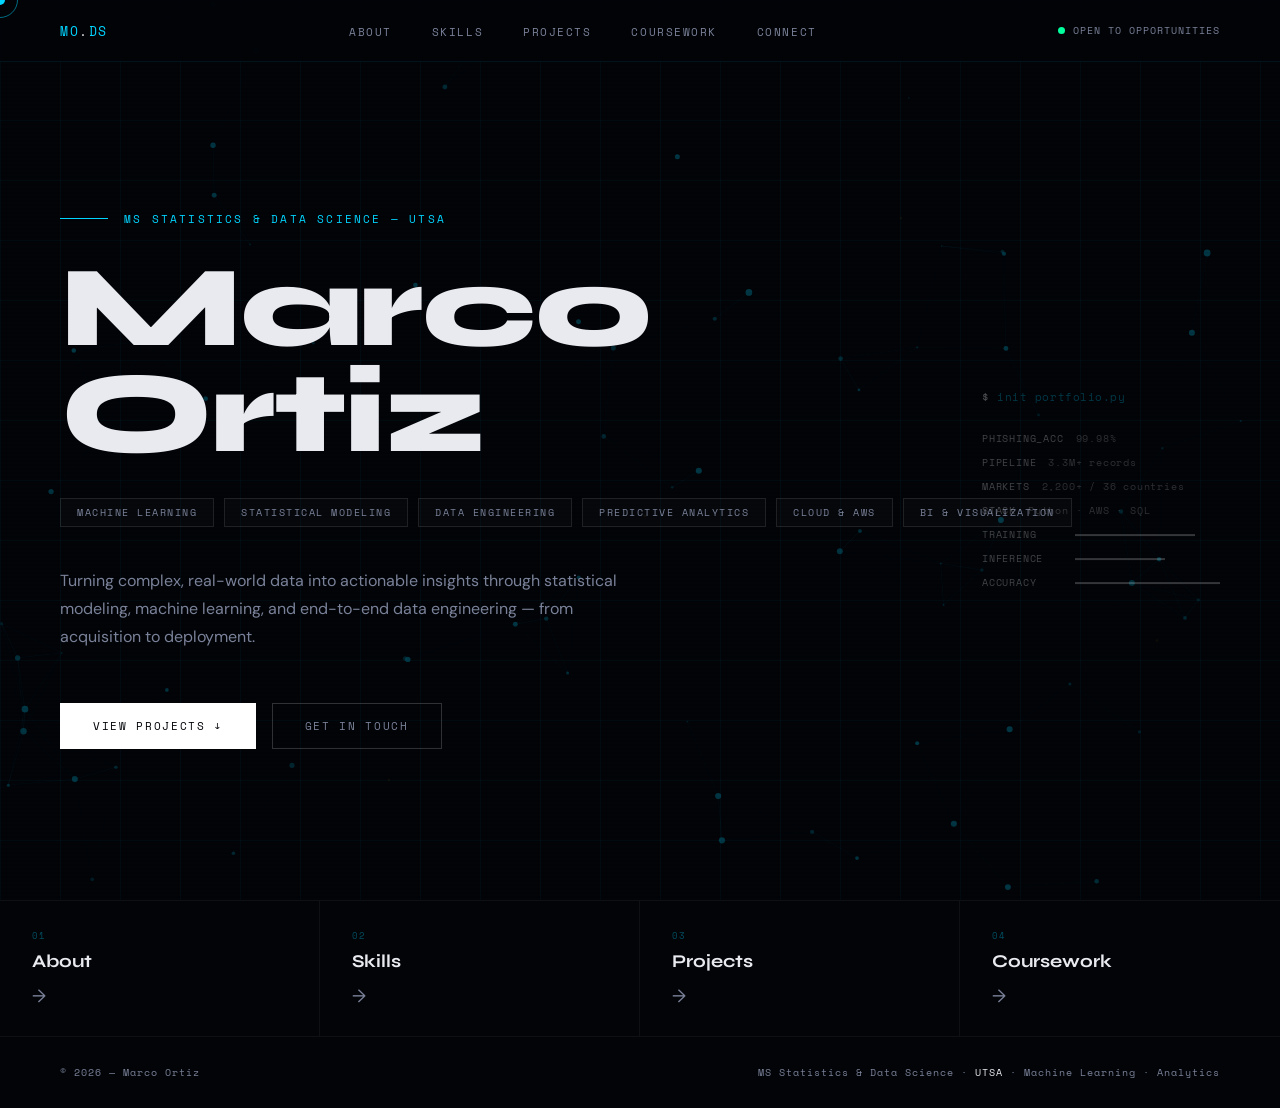
==== commit 9b64ed81: "Update index.html" ====
--- a/index.html
+++ b/index.html
@@ -3,7 +3,7 @@
 <head>
 <meta charset="UTF-8">
 <meta name="viewport" content="width=device-width, initial-scale=1.0">
-<title>Marco Ortiz — Data Scientist</title>
+<title>Marco Ortiz — My Portfolio</title>
 <link rel="stylesheet" href="style.css">
 <style>
 /* HOME-ONLY STYLES */
@@ -32,7 +32,7 @@
 }
 .hero-name .line { display: block; }
 .hero-name .first { color: var(--text); }
-.hero-name .last { color: var(--gold); }
+.hero-name .last { color: var(--text); }
 
 .hero-tags {
   display: flex; gap: 10px; flex-wrap: wrap; margin-bottom: 40px;
@@ -44,7 +44,7 @@
   color: var(--text-dim); border: 1px solid rgba(255,255,255,0.1);
   padding: 6px 16px; background: rgba(255,255,255,0.02); transition: all 0.2s;
 }
-.hero-tag:hover { border-color: var(--gold); color: var(--gold); background: rgba(240,180,41,0.05); }
+.hero-tag:hover { border-color: var(--text); color: var(--text); background: rgba(255,255,255,0.04); }
 
 .hero-desc {
   max-width: 560px; font-size: 16px; line-height: 1.75;
@@ -60,14 +60,14 @@
 .data-readout {
   position: absolute; right: 60px; top: 50%; transform: translateY(-50%);
   font-family: 'Space Mono', monospace;
-  font-size: 10px; color: rgba(0,212,255,0.28);
+  font-size: 10px; color: rgba(255,255,255,0.18);
   line-height: 1.8; letter-spacing: 0.08em;
   display: flex; flex-direction: column; gap: 6px; pointer-events: none;
 }
 .dr-line { display: flex; gap: 12px; }
-.dr-label { color: rgba(240,180,41,0.28); }
+.dr-label { color: rgba(255,255,255,0.25); }
 .bar { display: flex; gap: 3px; align-items: center; }
-.bar-fill { height: 2px; background: var(--cyan); opacity: 0.25; animation: bar-anim 3s infinite alternate; }
+.bar-fill { height: 2px; background: rgba(255,255,255,0.2); opacity: 1; animation: bar-anim 3s infinite alternate; }
 @keyframes bar-anim { from { opacity: 0.12; } to { opacity: 0.38; } }
 
 /* quick-links grid */
@@ -92,12 +92,12 @@
   font-family: 'Syne', sans-serif; font-size: 18px;
   font-weight: 700; color: var(--text); transition: color 0.2s;
 }
-.quick-link:hover .ql-title { color: var(--gold); }
+.quick-link:hover .ql-title { color: var(--text); }
 .quick-link .ql-arrow {
   font-size: 18px; color: var(--text-dim); margin-top: 4px;
   transition: transform 0.2s, color 0.2s;
 }
-.quick-link:hover .ql-arrow { transform: translateX(5px); color: var(--gold); }
+.quick-link:hover .ql-arrow { transform: translateX(5px); color: var(--text); }
 
 @media (max-width: 900px) {
   .hero { padding: 40px 20px 60px; }
--- a/style.css
+++ b/style.css
@@ -3,13 +3,13 @@
 :root {
   --bg: #020408;
   --bg2: #060c14;
-  --gold: #f0b429;
-  --gold2: #ffd166;
+  --gold: #ffffff;
+  --gold2: #e8eaf0;
   --cyan: #00d4ff;
   --green: #00ff9d;
   --text: #e8eaf0;
   --text-dim: #7a8299;
-  --border: rgba(240,180,41,0.18);
+  --border: rgba(255,255,255,0.12);
   --border-cyan: rgba(0,212,255,0.15);
   --card-bg: rgba(6,12,20,0.85);
   --grid: rgba(0,212,255,0.04);
@@ -80,7 +80,7 @@
   font-size: 13px; color: var(--cyan);
   letter-spacing: 0.12em; text-decoration: none;
 }
-.nav-logo span { color: var(--gold); }
+.nav-logo span { color: var(--text); }
 .nav-links { display: flex; gap: 40px; list-style: none; }
 .nav-links a {
   font-family: 'Space Mono', monospace;
@@ -91,10 +91,10 @@
 }
 .nav-links a::after {
   content: ''; position: absolute; bottom: -4px; left: 0;
-  width: 0; height: 1px; background: var(--gold);
+  width: 0; height: 1px; background: var(--text);
   transition: width 0.3s;
 }
-.nav-links a:hover, .nav-links a.active { color: var(--gold); }
+.nav-links a:hover, .nav-links a.active { color: var(--text); }
 .nav-links a:hover::after, .nav-links a.active::after { width: 100%; }
 .status-dot {
   display: flex; align-items: center; gap: 8px;
@@ -130,9 +130,7 @@
   font-size: clamp(40px, 5vw, 72px);
   font-weight: 800; letter-spacing: -0.02em;
   line-height: 1;
-  background: linear-gradient(135deg, var(--text) 0%, var(--gold) 100%);
-  -webkit-background-clip: text; -webkit-text-fill-color: transparent;
-  background-clip: text;
+  color: var(--text);
 }
 
 /* ── SECTION ── */
@@ -160,7 +158,7 @@
   position: relative; overflow: hidden;
   transition: border-color 0.3s, transform 0.3s;
 }
-.card:hover { border-color: rgba(240,180,41,0.35); transform: translateY(-3px); }
+.card:hover { border-color: rgba(255,255,255,0.3); transform: translateY(-3px); }
 .card::before {
   content: ''; position: absolute; top: 0; left: -100%;
   width: 100%; height: 1px;
@@ -173,24 +171,23 @@
 .btn-primary {
   font-family: 'Space Mono', monospace;
   font-size: 11px; letter-spacing: 0.15em; text-transform: uppercase;
-  color: var(--bg); background: var(--gold);
-  border: none; padding: 14px 32px;
+  color: var(--bg); background: #ffffff;
+  border: 1px solid #ffffff; padding: 14px 32px;
   cursor: pointer; text-decoration: none;
   display: inline-flex; align-items: center; gap: 10px;
   transition: all 0.2s;
-  clip-path: polygon(0 0, calc(100% - 12px) 0, 100% 12px, 100% 100%, 12px 100%, 0 calc(100% - 12px));
-}
-.btn-primary:hover { background: var(--gold2); transform: translateY(-2px); }
+}
+.btn-primary:hover { background: #e8eaf0; border-color: #e8eaf0; transform: translateY(-2px); }
 .btn-secondary {
   font-family: 'Space Mono', monospace;
   font-size: 11px; letter-spacing: 0.15em; text-transform: uppercase;
   color: var(--text-dim); background: transparent;
-  border: 1px solid rgba(255,255,255,0.12); padding: 14px 32px;
+  border: 1px solid rgba(255,255,255,0.18); padding: 14px 32px;
   cursor: pointer; text-decoration: none;
   display: inline-flex; align-items: center; gap: 10px;
   transition: all 0.2s;
 }
-.btn-secondary:hover { border-color: var(--cyan); color: var(--cyan); }
+.btn-secondary:hover { border-color: var(--text); color: var(--text); }
 
 /* ── TECH CHIP ── */
 .tech-chip {
@@ -207,7 +204,7 @@
   font-size: 11px; color: rgba(0,212,255,0.25);
   letter-spacing: 0.05em; margin-bottom: 16px;
 }
-.terminal-line .prompt { color: rgba(240,180,41,0.4); }
+.terminal-line .prompt { color: rgba(255,255,255,0.3); }
 
 /* ── FOOTER ── */
 footer {
@@ -220,7 +217,7 @@
   font-family: 'Space Mono', monospace;
   font-size: 10px; color: var(--text-dim); letter-spacing: 0.1em;
 }
-footer .footer-right span { color: var(--gold); }
+footer .footer-right span { color: var(--text); }
 
 /* ── FADE ANIM ── */
 .fade-in {
